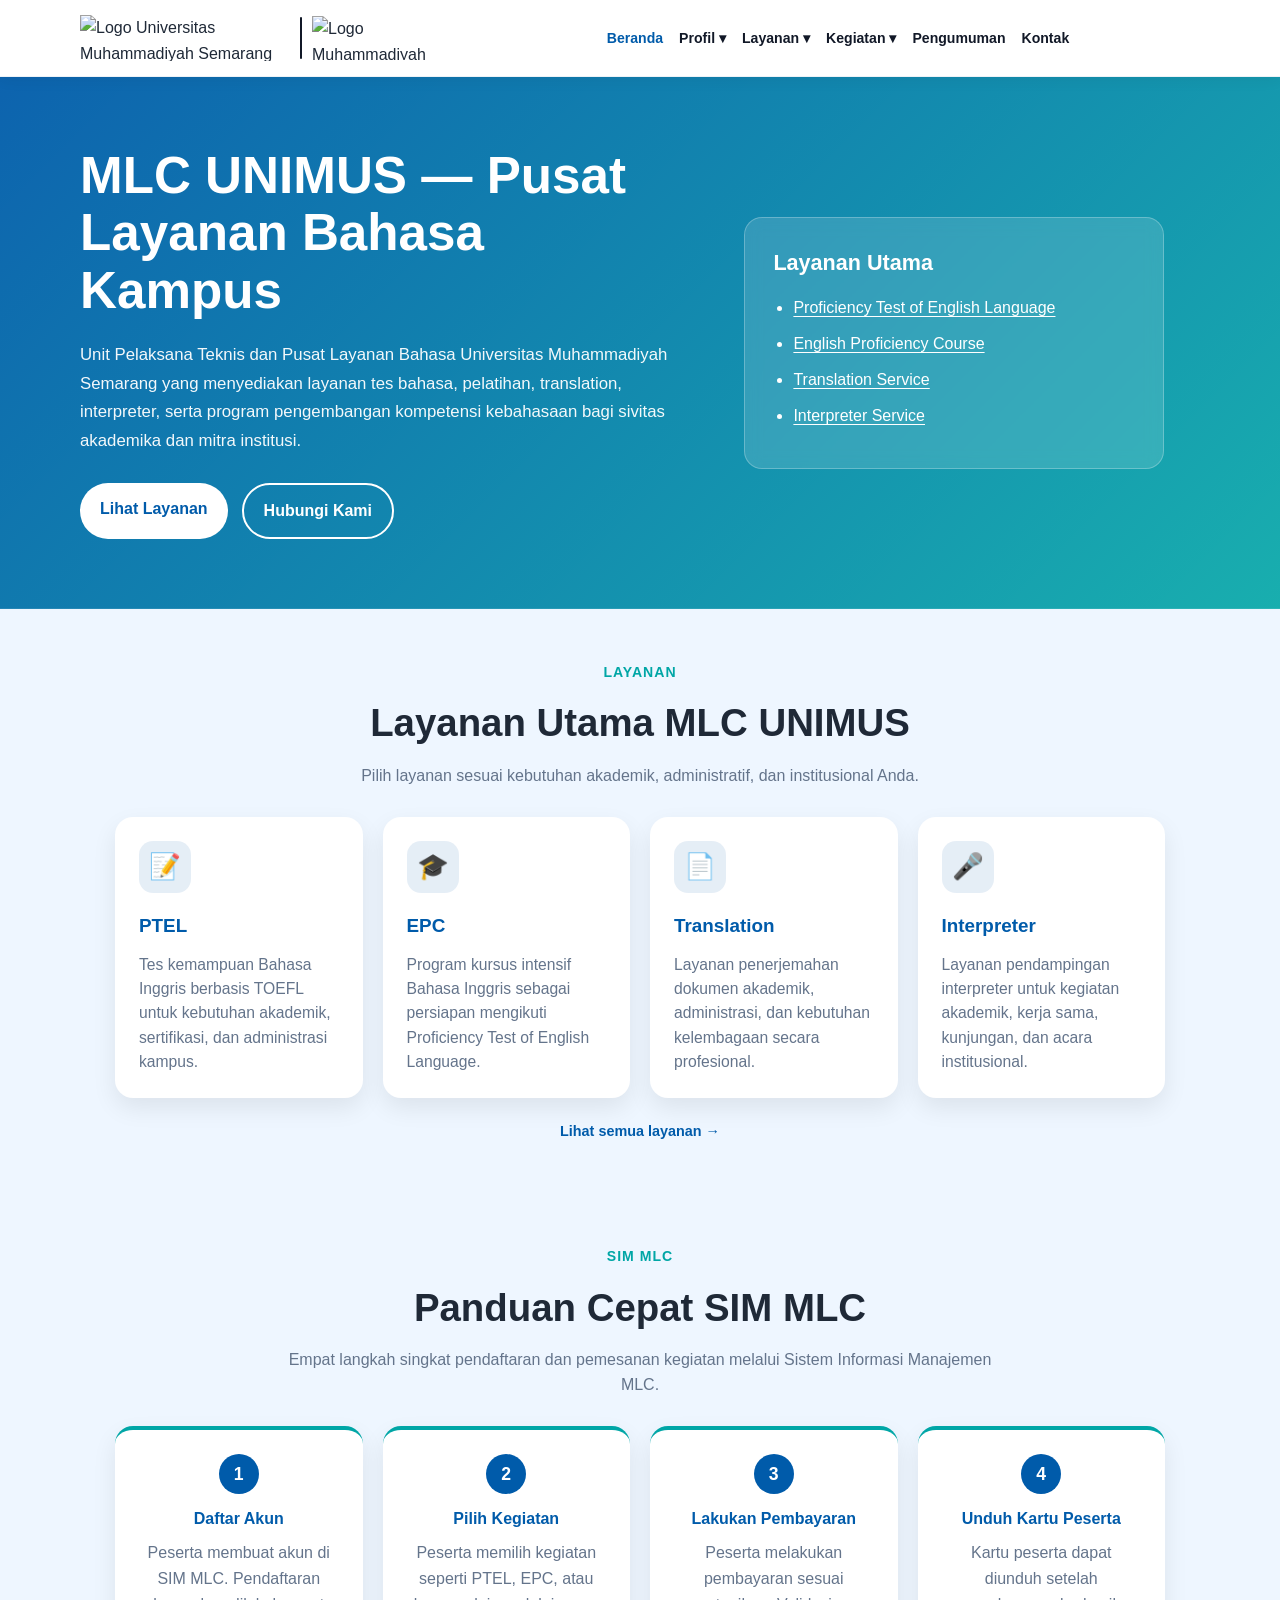
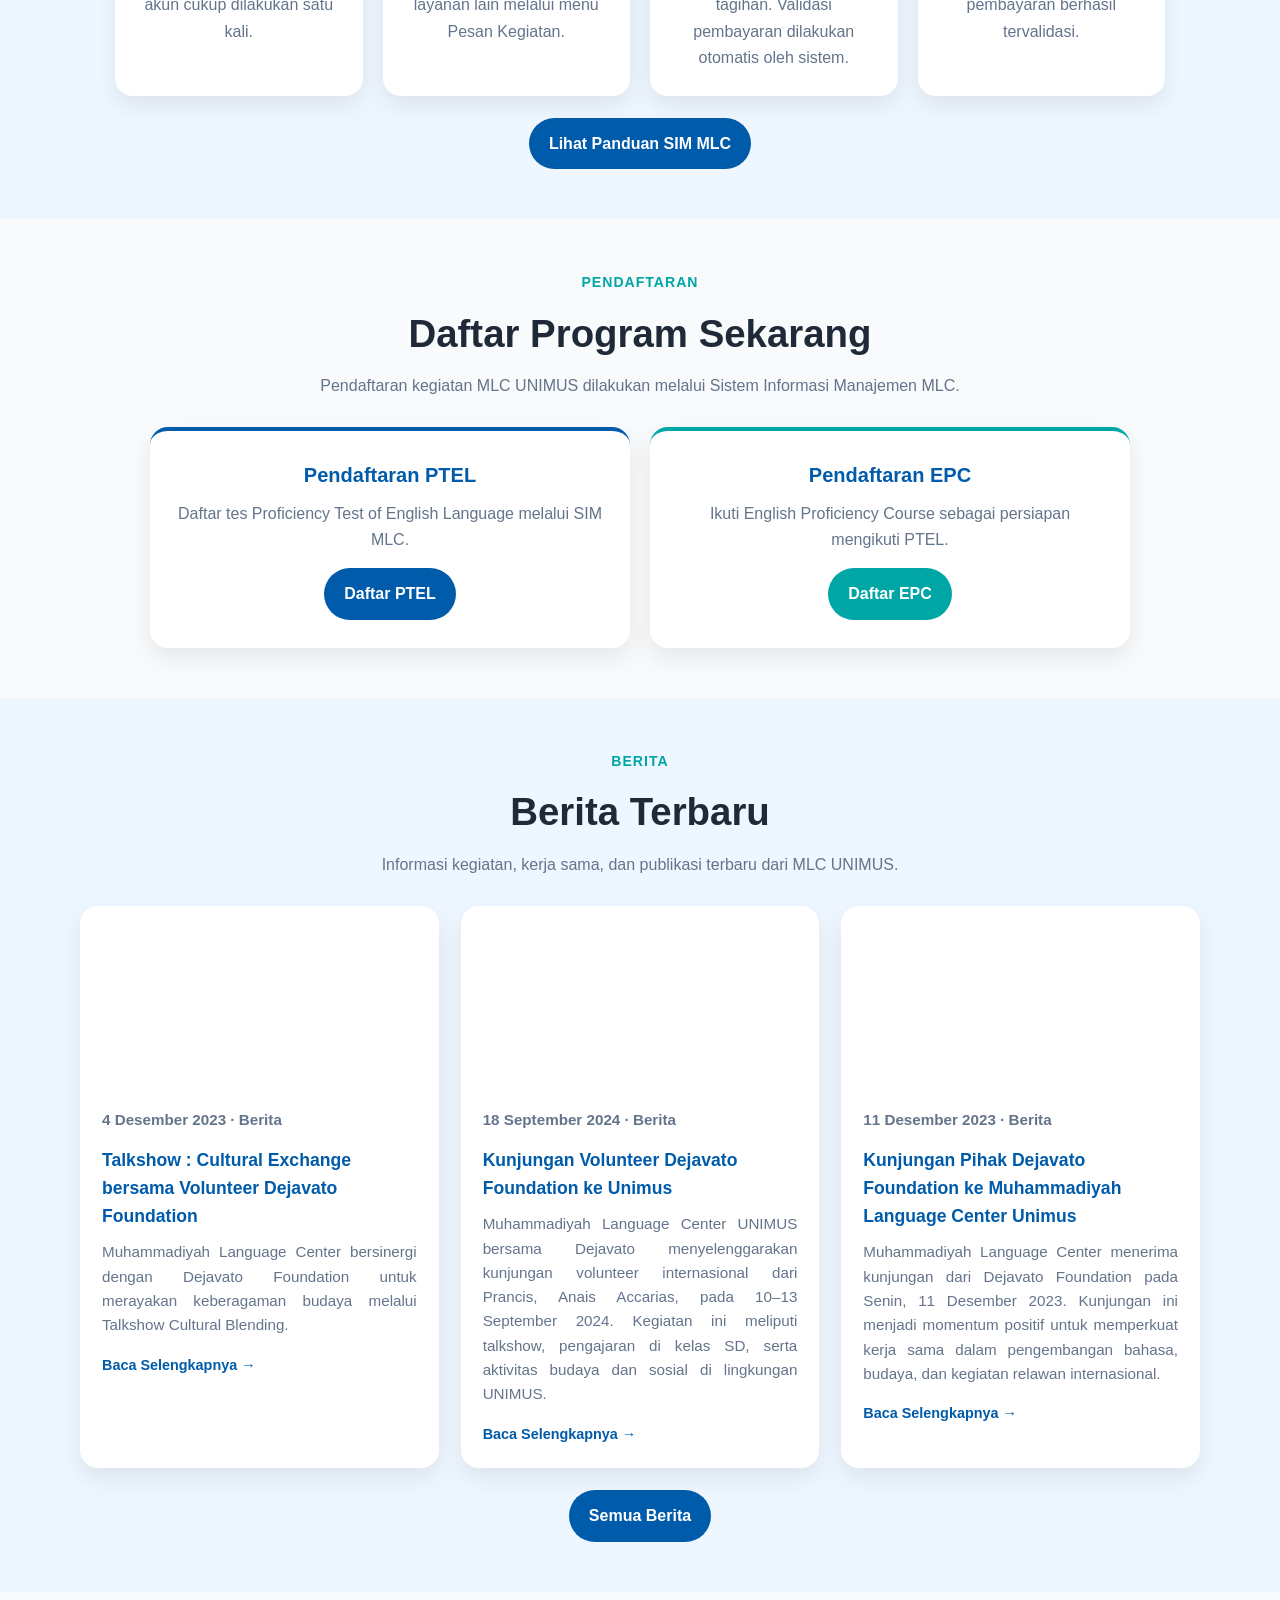
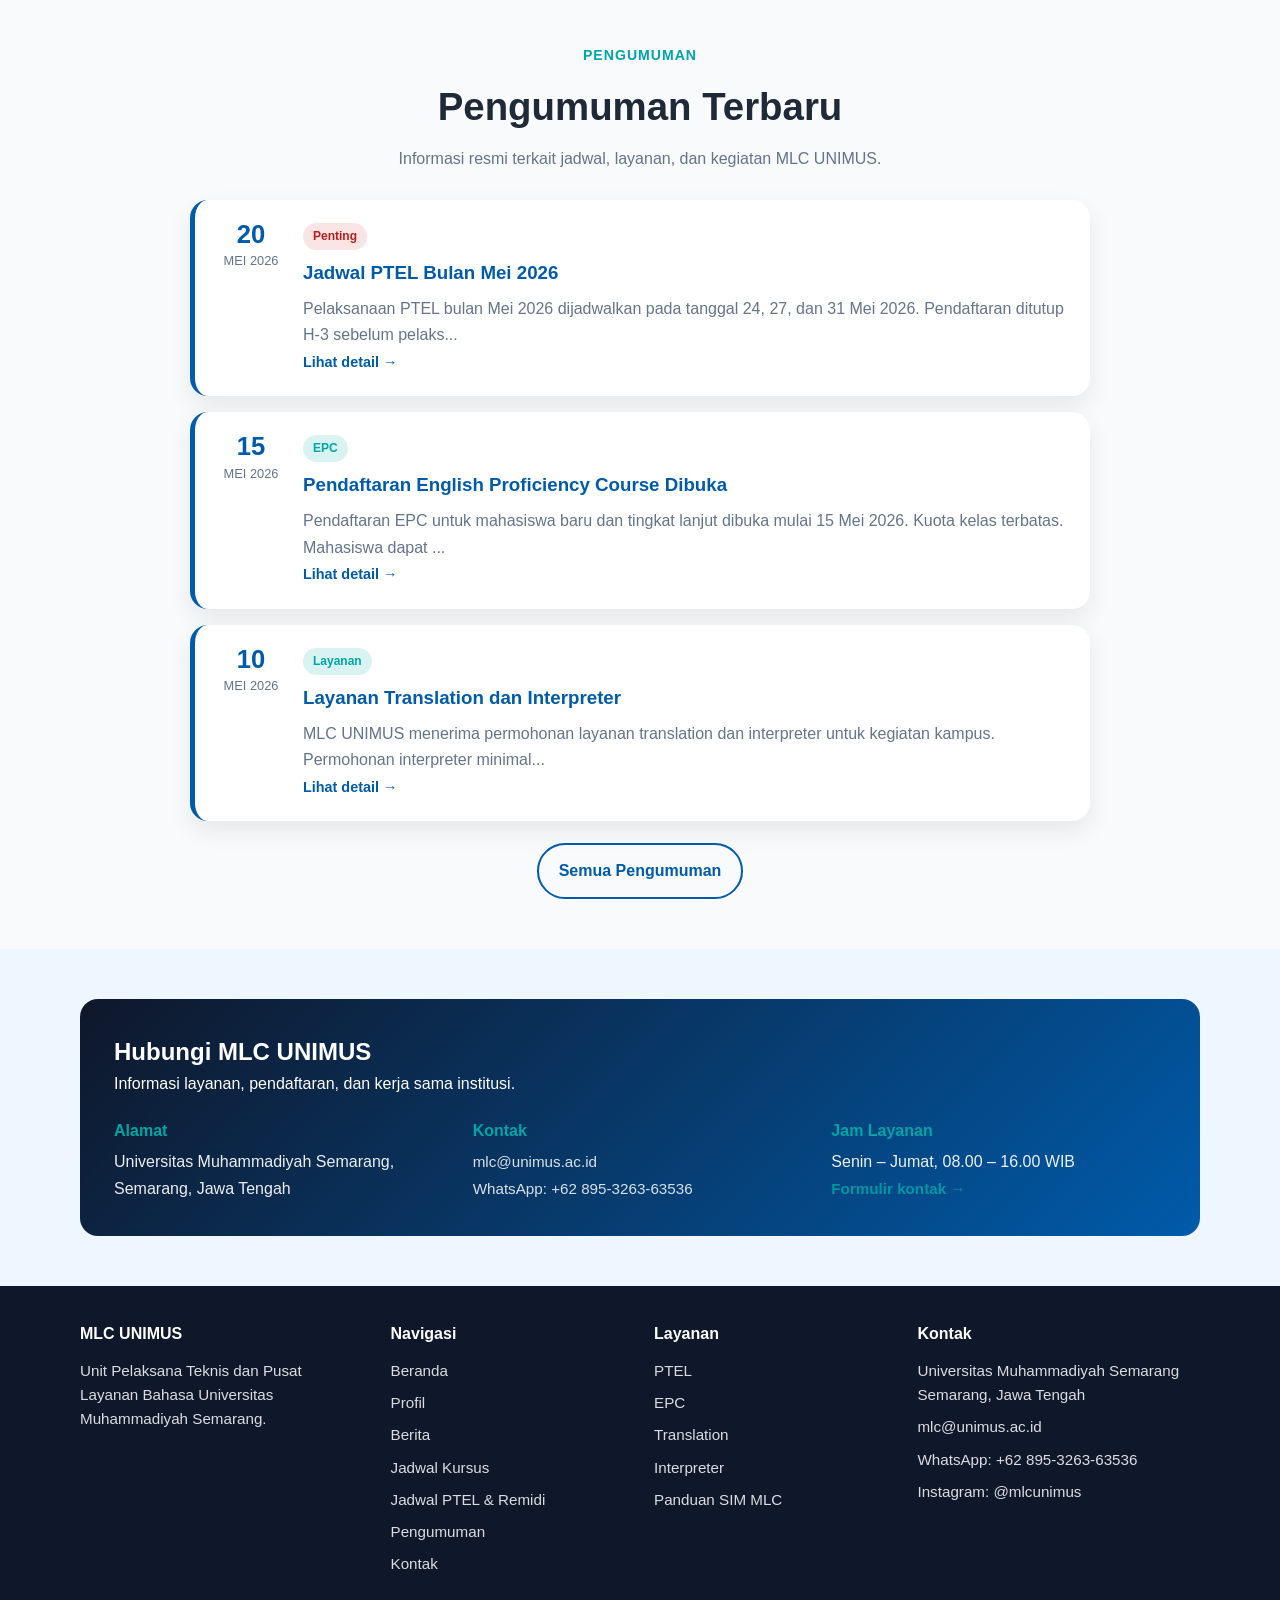
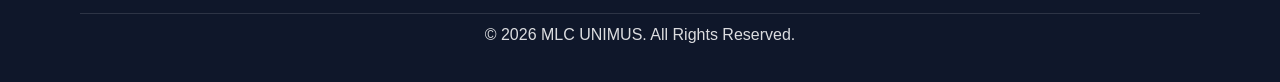
==== index.html @ 9973e515 "Upload website MLC UNIMUS" ====
<!DOCTYPE html>
<html lang="id">
<head>
  <meta charset="UTF-8" />
  <meta name="viewport" content="width=device-width, initial-scale=1.0" />
  <title>Beranda | MLC UNIMUS</title>
  <link rel="stylesheet" href="styles.css" />
</head>
<body data-page="beranda">

  <div id="site-header"></div>

  <main>
    <section class="hero">
      <div class="container hero-grid">
        <div>
          <h1>MLC UNIMUS — Pusat Layanan Bahasa Kampus</h1>
          <p>
            Unit Pelaksana Teknis dan Pusat Layanan Bahasa Universitas Muhammadiyah Semarang
            yang menyediakan layanan tes bahasa, pelatihan, translation, interpreter, serta
            program pengembangan kompetensi kebahasaan bagi sivitas akademika dan mitra institusi.
          </p>
          <div class="button-group">
            <a href="layanan.html" class="btn btn-primary">Lihat Layanan</a>
            <a href="kontak.html" class="btn btn-outline">Hubungi Kami</a>
          </div>
        </div>

        <div class="hero-card">
          <h3>Layanan Utama</h3>
          <ul>
            <li><a href="ptel.html">Proficiency Test of English Language</a></li>
            <li><a href="epc.html">English Proficiency Course</a></li>
            <li><a href="translation.html">Translation Service</a></li>
            <li><a href="interpreter.html">Interpreter Service</a></li>
          </ul>
        </div>
      </div>
    </section>

    <section class="section-alt">
      <div class="container">
        <div class="section-title">
          <span>Layanan</span>
          <h2>Layanan Utama MLC UNIMUS</h2>
          <p>Pilih layanan sesuai kebutuhan akademik, administratif, dan institusional Anda.</p>
        </div>

        <div class="cards cards-services-4">
          <a href="ptel.html" class="card">
            <div class="icon">📝</div>
            <h3>PTEL</h3>
            <p>
              Tes kemampuan Bahasa Inggris berbasis TOEFL untuk kebutuhan akademik,
              sertifikasi, dan administrasi kampus.
            </p>
          </a>

          <a href="epc.html" class="card">
            <div class="icon">🎓</div>
            <h3>EPC</h3>
            <p>
              Program kursus intensif Bahasa Inggris sebagai persiapan mengikuti
              Proficiency Test of English Language.
            </p>
          </a>

          <a href="translation.html" class="card">
            <div class="icon">📄</div>
            <h3>Translation</h3>
            <p>
              Layanan penerjemahan dokumen akademik, administrasi, dan kebutuhan
              kelembagaan secara profesional.
            </p>
          </a>

          <a href="interpreter.html" class="card">
            <div class="icon">🎤</div>
            <h3>Interpreter</h3>
            <p>
              Layanan pendampingan interpreter untuk kegiatan akademik, kerja sama,
              kunjungan, dan acara institusional.
            </p>
          </a>
        </div>

        <p class="preview-row">
          <a href="layanan.html" class="read-more">Lihat semua layanan →</a>
        </p>
      </div>
    </section>

    <section class="section-alt">
      <div class="container">
        <div class="section-title">
          <span>SIM MLC</span>
          <h2>Panduan Cepat SIM MLC</h2>
          <p>Empat langkah singkat pendaftaran dan pemesanan kegiatan melalui Sistem Informasi Manajemen MLC.</p>
        </div>

        <div class="step-cards">
          <div class="step-card">
            <div class="step-num">1</div>
            <h3>Daftar Akun</h3>
            <p>Peserta membuat akun di SIM MLC. Pendaftaran akun cukup dilakukan satu kali.</p>
          </div>

          <div class="step-card">
            <div class="step-num">2</div>
            <h3>Pilih Kegiatan</h3>
            <p>Peserta memilih kegiatan seperti PTEL, EPC, atau layanan lain melalui menu Pesan Kegiatan.</p>
          </div>

          <div class="step-card">
            <div class="step-num">3</div>
            <h3>Lakukan Pembayaran</h3>
            <p>Peserta melakukan pembayaran sesuai tagihan. Validasi pembayaran dilakukan otomatis oleh sistem.</p>
          </div>

          <div class="step-card">
            <div class="step-num">4</div>
            <h3>Unduh Kartu Peserta</h3>
            <p>Kartu peserta dapat diunduh setelah pembayaran berhasil tervalidasi.</p>
          </div>
        </div>

        <p class="preview-row">
          <a href="panduan-sim.html" class="btn btn-solid-primary">Lihat Panduan SIM MLC</a>
        </p>
      </div>
    </section>

    <section>
      <div class="container">
        <div class="section-title">
          <span>Pendaftaran</span>
          <h2>Daftar Program Sekarang</h2>
          <p>Pendaftaran kegiatan MLC UNIMUS dilakukan melalui Sistem Informasi Manajemen MLC.</p>
        </div>

        <div class="cta-register">
          <div class="cta-register-card">
            <h3>Pendaftaran PTEL</h3>
            <p>Daftar tes Proficiency Test of English Language melalui SIM MLC.</p>
            <a href="http://sim.mlc.unimus.ac.id/login" class="btn btn-solid-primary" target="_blank" rel="noopener">Daftar PTEL</a>
          </div>

          <div class="cta-register-card epc">
            <h3>Pendaftaran EPC</h3>
            <p>Ikuti English Proficiency Course sebagai persiapan mengikuti PTEL.</p>
            <a href="http://sim.mlc.unimus.ac.id/login" class="btn btn-solid-secondary" target="_blank" rel="noopener">Daftar EPC</a>
          </div>
        </div>
      </div>
    </section>

    <section class="section-alt">
      <div class="container">
        <div class="section-title">
          <span>Berita</span>
          <h2>Berita Terbaru</h2>
          <p>Informasi kegiatan, kerja sama, dan publikasi terbaru dari MLC UNIMUS.</p>
        </div>

        <div id="home-berita" class="news-grid"></div>

        <div class="preview-row">
          <a href="berita.html" class="btn btn-solid-primary">Semua Berita</a>
        </div>
      </div>
    </section>

    <section>
      <div class="container">
        <div class="section-title">
          <span>Pengumuman</span>
          <h2>Pengumuman Terbaru</h2>
          <p>Informasi resmi terkait jadwal, layanan, dan kegiatan MLC UNIMUS.</p>
        </div>

        <div id="home-pengumuman" class="announcement-list"></div>

        <div class="preview-row">
          <a href="pengumuman.html" class="btn btn-outline" style="border-color:var(--primary);color:var(--primary);">Semua Pengumuman</a>
        </div>
      </div>
    </section>

    <section class="section-alt">
      <div class="container">
        <div class="contact-short">
          <h2>Hubungi MLC UNIMUS</h2>
          <p>Informasi layanan, pendaftaran, dan kerja sama institusi.</p>

          <div class="contact-short-grid">
            <div class="contact-short-item">
              <strong>Alamat</strong>
              <p>Universitas Muhammadiyah Semarang, Semarang, Jawa Tengah</p>
            </div>

            <div class="contact-short-item">
              <strong>Kontak</strong>
              <p><a href="mailto:mlc@unimus.ac.id">mlc@unimus.ac.id</a></p>
              <p><a href="https://wa.me/62895326363536" target="_blank" rel="noopener">WhatsApp: +62 895-3263-63536</a></p>
            </div>

            <div class="contact-short-item">
              <strong>Jam Layanan</strong>
              <p>Senin – Jumat, 08.00 – 16.00 WIB</p>
              <p><a href="kontak.html" class="read-more" style="color:var(--secondary);">Formulir kontak →</a></p>
            </div>
          </div>
        </div>
      </div>
    </section>
  </main>

  <div id="site-footer"></div>

  <script src="data.js"></script>
  <script src="main.js"></script>
</body>
</html>
---- styles.css ----
:root {
  --primary: #005baa;
  --secondary: #00a6a6;
  --dark: #1f2937;
  --light: #f8fafc;
  --muted: #64748b;
  --white: #ffffff;
  --radius: 18px;
  --shadow: 0 10px 25px rgba(0, 0, 0, 0.08);
}

* {
  margin: 0;
  padding: 0;
  box-sizing: border-box;
  scroll-behavior: smooth;
}

body {
  font-family: Arial, Helvetica, sans-serif;
  color: var(--dark);
  background: var(--light);
  line-height: 1.6;
}

a {
  text-decoration: none;
  color: inherit;
}

img {
  max-width: 100%;
  display: block;
}

.container {
  width: min(1120px, 92%);
  margin: auto;
}

header {
  position: sticky;
  top: 0;
  z-index: 1000;
  background: rgba(255, 255, 255, 0.95);
  backdrop-filter: blur(10px);
  box-shadow: 0 2px 15px rgba(0, 0, 0, 0.06);
}

.navbar {
  display: flex;
  justify-content: space-between;
  align-items: center;
  padding: 16px 0;
}

.brand {
  display: flex;
  align-items: center;
  gap: 12px;
  flex-shrink: 0;
  color: var(--primary);
}

.site-logo {
  height: 56px;
  width: auto;
  object-fit: contain;
  display: block;
}

@media (max-width: 768px) {
  .site-logo {
    height: 42px;
  }
}

nav {
  position: relative;
}

nav ul {
  list-style: none;
  display: flex;
  gap: 20px;
  align-items: center;
  flex-wrap: wrap;
  justify-content: flex-end;
}

.nav-dropdown {
  position: relative;
}

.nav-dropdown > button {
  background: none;
  border: none;
  font: inherit;
  font-weight: 600;
  color: var(--dark);
  cursor: pointer;
  padding: 0;
  display: flex;
  align-items: center;
  gap: 4px;
}

.nav-dropdown > button:hover,
.nav-dropdown.open > button {
  color: var(--primary);
}

.nav-dropdown ul {
  display: none;
  position: absolute;
  top: calc(100% + 10px);
  right: 0;
  min-width: 220px;
  flex-direction: column;
  align-items: stretch;
  gap: 0;
  background: var(--white);
  padding: 10px 0;
  border-radius: 14px;
  box-shadow: var(--shadow);
  z-index: 100;
}

.nav-dropdown.open ul {
  display: flex;
}

.nav-dropdown ul a {
  display: block;
  padding: 10px 18px;
}

.nav-dropdown ul a:hover {
  background: #eef6ff;
}

nav a {
  font-weight: 600;
  color: var(--dark);
  transition: 0.2s;
}

nav a:hover,
nav a.active {
  color: var(--primary);
}

.menu-toggle {
  display: none;
  border: none;
  background: var(--primary);
  color: var(--white);
  padding: 10px 12px;
  border-radius: 10px;
  cursor: pointer;
}

.hero {
  padding: 90px 0;
  background: linear-gradient(135deg, rgba(0, 91, 170, 0.95), rgba(0, 166, 166, 0.9)),
    url('https://images.unsplash.com/photo-1523050854058-8df90110c9f1?auto=format&fit=crop&w=1600&q=80');
  background-size: cover;
  background-position: center;
  color: var(--white);
}

.page-banner {
  padding: 64px 0;
  background: linear-gradient(135deg, var(--primary), var(--secondary));
  color: var(--white);
  text-align: center;
}

.page-banner h1 {
  font-size: clamp(1.8rem, 4vw, 2.8rem);
  margin-bottom: 10px;
}

.page-banner p {
  opacity: 0.95;
  max-width: 640px;
  margin: 0 auto;
}

.page-banner-sm {
  padding: 36px 0;
}

.hero-grid {
  display: grid;
  grid-template-columns: 1.15fr 0.85fr;
  gap: 40px;
  align-items: center;
}

.hero h1 {
  font-size: clamp(2.1rem, 5vw, 4rem);
  line-height: 1.12;
  margin-bottom: 20px;
}

.hero p {
  font-size: 1.08rem;
  opacity: 0.95;
  margin-bottom: 28px;
}

.button-group {
  display: flex;
  gap: 14px;
  flex-wrap: wrap;
}

.btn {
  display: inline-block;
  padding: 13px 20px;
  border-radius: 999px;
  font-weight: 700;
  transition: 0.25s;
}

.btn-primary {
  background: var(--white);
  color: var(--primary);
}

.btn-outline {
  border: 2px solid var(--white);
  color: var(--white);
}

.btn:hover {
  transform: translateY(-2px);
  box-shadow: 0 8px 20px rgba(0, 0, 0, 0.15);
}

.hero-card {
  background: rgba(255, 255, 255, 0.14);
  border: 1px solid rgba(255, 255, 255, 0.25);
  border-radius: var(--radius);
  padding: 28px;
  backdrop-filter: blur(8px);
}

.hero-card h3 {
  margin-bottom: 14px;
  font-size: 1.35rem;
}

.hero-card li {
  margin-left: 20px;
  margin-bottom: 8px;
}

section {
  padding: 76px 0;
  scroll-margin-top: 88px;
}

.section-title {
  text-align: center;
  margin-bottom: 42px;
}

.section-title span {
  color: var(--secondary);
  font-weight: 800;
  text-transform: uppercase;
  letter-spacing: 1px;
  font-size: 0.88rem;
}

.section-title h2 {
  font-size: clamp(1.8rem, 4vw, 2.6rem);
  margin-top: 8px;
  color: var(--dark);
}

.section-title p {
  color: var(--muted);
  max-width: 680px;
  margin: 10px auto 0;
}

.cards {
  display: grid;
  grid-template-columns: repeat(3, 1fr);
  gap: 22px;
}

.cards-services {
  grid-template-columns: repeat(4, 1fr);
}

.card {
  background: var(--white);
  border-radius: var(--radius);
  padding: 26px;
  box-shadow: var(--shadow);
  transition: 0.25s;
}

.card:hover {
  transform: translateY(-5px);
}

a.card {
  display: block;
  color: inherit;
}

.hero-card a {
  color: var(--white);
  text-decoration: underline;
  text-underline-offset: 3px;
}

.icon {
  width: 52px;
  height: 52px;
  border-radius: 14px;
  background: rgba(0, 91, 170, 0.1);
  color: var(--primary);
  display: grid;
  place-items: center;
  font-size: 1.6rem;
  margin-bottom: 18px;
}

.card h3 {
  margin-bottom: 10px;
  color: var(--primary);
}

.card p {
  color: var(--muted);
}

.about-grid {
  display: grid;
  grid-template-columns: 0.9fr 1.1fr;
  gap: 36px;
  align-items: center;
}

.about-image {
  min-height: 360px;
  border-radius: var(--radius);
  background: url('images/cover.png');
  background-size: cover;
  background-position: center;
  box-shadow: var(--shadow);
}

.about-content h2 {
  font-size: 2.1rem;
  margin-bottom: 16px;
}

.about-content p {
  color: var(--muted);
  margin-bottom: 14px;
}

.stats {
  display: grid;
  grid-template-columns: repeat(3, 1fr);
  gap: 16px;
  margin-top: 24px;
}

.stat {
  background: var(--white);
  border-radius: 16px;
  padding: 20px;
  text-align: center;
  box-shadow: var(--shadow);
}

.stat strong {
  display: block;
  font-size: 1.7rem;
  color: var(--primary);
}

.program-list {
  display: grid;
  grid-template-columns: repeat(2, 1fr);
  gap: 18px;
}

.program-item {
  background: var(--white);
  padding: 22px;
  border-radius: var(--radius);
  box-shadow: var(--shadow);
  border-left: 5px solid var(--secondary);
}

.program-item h3 {
  color: var(--primary);
  margin-bottom: 8px;
}

.program-item p {
  color: var(--muted);
}

.gallery {
  display: grid;
  grid-template-columns: repeat(3, 1fr);
  gap: 18px;
}

.gallery-item {
  height: 230px;
  border-radius: var(--radius);
  background-size: cover;
  background-position: center;
  box-shadow: var(--shadow);
  overflow: hidden;
  position: relative;
}

.gallery-item::after {
  content: attr(data-title);
  position: absolute;
  left: 0;
  right: 0;
  bottom: 0;
  padding: 16px;
  color: var(--white);
  font-weight: 700;
  background: linear-gradient(transparent, rgba(0, 0, 0, 0.75));
}

.contact-grid {
  display: grid;
  grid-template-columns: 0.8fr 1.2fr;
  gap: 24px;
}

.contact-info,
.contact-form {
  background: var(--white);
  padding: 28px;
  border-radius: var(--radius);
  box-shadow: var(--shadow);
}

.contact-info p {
  margin-bottom: 14px;
  color: var(--muted);
}

form {
  display: grid;
  gap: 14px;
}

input,
textarea,
select {
  width: 100%;
  padding: 13px 14px;
  border: 1px solid #dbe3ef;
  border-radius: 12px;
  font: inherit;
  outline: none;
}

input:focus,
textarea:focus,
select:focus {
  border-color: var(--primary);
}

textarea {
  min-height: 120px;
  resize: vertical;
}

.submit-btn {
  border: none;
  background: var(--primary);
  color: var(--white);
  padding: 14px 18px;
  border-radius: 12px;
  font-weight: 700;
  cursor: pointer;
  transition: 0.2s;
}

.submit-btn:hover {
  background: #00437f;
}

footer {
  background: #0f172a;
  color: var(--white);
  padding: 35px 0;
  text-align: center;
}

footer p {
  opacity: 0.85;
}

.footer-grid {
  display: grid;
  grid-template-columns: 1.2fr 1fr 1fr;
  gap: 28px;
  text-align: left;
  margin-bottom: 28px;
}

.footer-grid h4 {
  margin-bottom: 12px;
  color: var(--white);
}

.footer-grid a,
.footer-grid p {
  display: block;
  opacity: 0.85;
  margin-bottom: 8px;
  font-size: 0.95rem;
}

.footer-grid a:hover {
  opacity: 1;
  color: var(--secondary);
}

.section-alt {
  background: #eef6ff;
}

.content-block {
  max-width: 820px;
  margin: 0 auto;
}

.content-block p {
  color: var(--muted);
  margin-bottom: 14px;
}

.feature-list {
  display: grid;
  gap: 14px;
  margin: 28px 0;
}

.feature-item {
  display: flex;
  gap: 14px;
  align-items: flex-start;
  background: var(--white);
  padding: 18px 20px;
  border-radius: 14px;
  box-shadow: var(--shadow);
}

.feature-item span {
  flex-shrink: 0;
  width: 36px;
  height: 36px;
  border-radius: 10px;
  background: rgba(0, 91, 170, 0.1);
  color: var(--primary);
  display: grid;
  place-items: center;
  font-weight: 800;
}

.cta-box {
  background: linear-gradient(135deg, var(--primary), var(--secondary));
  color: var(--white);
  padding: 32px;
  border-radius: var(--radius);
  text-align: center;
  margin-top: 36px;
}

.cta-box h3 {
  margin-bottom: 10px;
}

.cta-box p {
  opacity: 0.95;
  margin-bottom: 18px;
}

.cta-box .btn-primary {
  background: var(--white);
  color: var(--primary);
}

.cta-box .btn-outline {
  border-color: var(--white);
  color: var(--white);
}

.news-grid {
  display: grid;
  grid-template-columns: repeat(3, 1fr);
  gap: 22px;
}

.news-card {
  background: var(--white);
  border-radius: var(--radius);
  overflow: hidden;
  box-shadow: var(--shadow);
  transition: 0.25s;
}

.news-card:hover {
  transform: translateY(-4px);
}

.news-thumb {
  height: 180px;
  background-size: cover;
  background-position: center;
}

.news-body {
  padding: 22px;
}

.news-meta {
  font-size: 0.85rem;
  color: var(--secondary);
  font-weight: 700;
  margin-bottom: 8px;
}

.news-card h3 {
  color: var(--primary);
  margin-bottom: 10px;
  font-size: 1.1rem;
}

.news-card p {
  color: var(--muted);
  font-size: 0.95rem;
  margin-bottom: 14px;
}

.read-more {
  color: var(--primary);
  font-weight: 700;
  font-size: 0.9rem;
}

.announcement-list {
  display: grid;
  gap: 16px;
  max-width: 900px;
  margin: 0 auto;
}

.announcement-item {
  display: grid;
  grid-template-columns: auto 1fr;
  gap: 20px;
  align-items: start;
  background: var(--white);
  padding: 22px 24px;
  border-radius: var(--radius);
  box-shadow: var(--shadow);
  border-left: 5px solid var(--primary);
}

.announcement-date {
  text-align: center;
  min-width: 64px;
}

.announcement-date strong {
  display: block;
  font-size: 1.6rem;
  color: var(--primary);
  line-height: 1;
}

.announcement-date span {
  font-size: 0.8rem;
  color: var(--muted);
  text-transform: uppercase;
}

.announcement-item h3 {
  color: var(--primary);
  margin-bottom: 8px;
}

.announcement-item p {
  color: var(--muted);
}

.badge {
  display: inline-block;
  padding: 4px 10px;
  border-radius: 999px;
  font-size: 0.75rem;
  font-weight: 700;
  background: rgba(0, 166, 166, 0.15);
  color: var(--secondary);
  margin-bottom: 8px;
}

.badge-urgent {
  background: rgba(220, 38, 38, 0.12);
  color: #b91c1c;
}

.two-col {
  display: grid;
  grid-template-columns: 1fr 1fr;
  gap: 36px;
  align-items: center;
}

.service-hero-image {
  min-height: 320px;
  border-radius: var(--radius);
  background-size: cover;
  background-position: center;
  box-shadow: var(--shadow);
}

.preview-row {
  display: flex;
  justify-content: center;
  flex-wrap: wrap;
  gap: 12px;
  margin-top: 28px;
}

.welcome-box {
  display: grid;
  grid-template-columns: auto 1fr;
  gap: 24px;
  align-items: center;
  background: var(--white);
  padding: 32px;
  border-radius: var(--radius);
  box-shadow: var(--shadow);
  border-left: 6px solid var(--secondary);
}

.welcome-avatar {
  width: 88px;
  height: 88px;
  border-radius: 50%;
  background: linear-gradient(135deg, var(--primary), var(--secondary));
  display: grid;
  place-items: center;
  color: var(--white);
  font-weight: 800;
  font-size: 1.5rem;
}

.welcome-box blockquote {
  color: var(--muted);
  font-style: italic;
  margin: 12px 0;
}

.welcome-box cite {
  color: var(--primary);
  font-weight: 700;
  font-style: normal;
}

.cta-register {
  display: grid;
  grid-template-columns: 1fr 1fr;
  gap: 20px;
}

.cta-register-card {
  background: var(--white);
  padding: 28px;
  border-radius: var(--radius);
  box-shadow: var(--shadow);
  text-align: center;
  border-top: 4px solid var(--primary);
}

.cta-register-card.epc {
  border-top-color: var(--secondary);
}

.cta-register-card h3 {
  color: var(--primary);
  margin-bottom: 10px;
}

.cta-register-card p {
  color: var(--muted);
  margin-bottom: 16px;
  font-size: 0.95rem;
}

.btn-solid-primary {
  background: var(--primary);
  color: var(--white);
}

.btn-solid-secondary {
  background: var(--secondary);
  color: var(--white);
}

.contact-short {
  background: linear-gradient(135deg, #0f172a, var(--primary));
  color: var(--white);
  border-radius: var(--radius);
  padding: 36px;
}

.contact-short-grid {
  display: grid;
  grid-template-columns: repeat(3, 1fr);
  gap: 24px;
  margin-top: 20px;
}

.contact-short-item strong {
  display: block;
  color: var(--secondary);
  margin-bottom: 6px;
}

.contact-short-item p,
.contact-short-item a {
  opacity: 0.92;
  font-size: 0.95rem;
}

.cards-services-5 {
  grid-template-columns: repeat(auto-fit, minmax(190px, 1fr));
}

.filter-bar {
  display: flex;
  flex-wrap: wrap;
  gap: 10px;
  justify-content: center;
  margin-bottom: 32px;
}

.filter-btn {
  padding: 8px 16px;
  border-radius: 999px;
  border: 2px solid #dbe3ef;
  font-weight: 600;
  font-size: 0.88rem;
  color: var(--dark);
  transition: 0.2s;
}

.filter-btn:hover,
.filter-btn.active {
  background: var(--primary);
  border-color: var(--primary);
  color: var(--white);
}

.btn-read {
  display: inline-block;
}

.article-detail {
  max-width: 820px;
  margin: 0 auto;
  background: var(--white);
  padding: 36px;
  border-radius: var(--radius);
  box-shadow: var(--shadow);
}

.article-detail h1 {
  font-size: clamp(1.6rem, 4vw, 2.2rem);
  color: var(--primary);
  margin: 12px 0 20px;
  line-height: 1.3;
}

.article-image {
  height: 360px;
  border-radius: var(--radius);
  background-size: cover;
  background-position: center;
  margin-bottom: 24px;
}

.article-content p {
  color: var(--muted);
  margin-bottom: 16px;
  font-size: 1.02rem;
}

.btn-back {
  display: inline-block;
  margin-top: 24px;
  padding: 12px 20px;
  background: var(--primary);
  color: var(--white);
  border-radius: 999px;
  font-weight: 700;
}

.empty-state {
  text-align: center;
  padding: 48px 20px;
  color: var(--muted);
}

.announcement-compact {
  max-width: none;
}

.announcement-official {
  background: var(--white);
  border: 2px solid #dbe3ef;
  border-radius: var(--radius);
  overflow: hidden;
  box-shadow: var(--shadow);
  max-width: 900px;
  margin: 0 auto;
}

.announcement-official-header {
  display: flex;
  justify-content: space-between;
  align-items: center;
  padding: 16px 24px;
  background: linear-gradient(90deg, var(--primary), var(--secondary));
  color: var(--white);
}

.official-stamp {
  font-weight: 800;
  letter-spacing: 2px;
  font-size: 0.85rem;
}

.announcement-official-header .announcement-date strong,
.announcement-official-header .announcement-date span {
  color: var(--white);
}

.announcement-official-body {
  padding: 24px 28px 28px;
}

.announcement-official-body h3 {
  color: var(--primary);
  margin: 8px 0 12px;
  font-size: 1.25rem;
}

.announcement-official-body p {
  color: var(--muted);
  line-height: 1.7;
}

#pengumuman-list {
  display: grid;
  gap: 20px;
}

.profil-section {
  padding-top: 48px;
  margin-top: -20px;
}

.profil-section h2 {
  color: var(--primary);
  margin-bottom: 16px;
  font-size: 1.8rem;
}

.org-chart {
  display: grid;
  gap: 12px;
  margin-top: 20px;
}

.org-level {
  display: flex;
  justify-content: center;
  flex-wrap: wrap;
  gap: 12px;
}

.org-box {
  background: var(--white);
  border: 2px solid var(--primary);
  border-radius: 12px;
  padding: 14px 20px;
  text-align: center;
  min-width: 160px;
  box-shadow: var(--shadow);
}

.org-box strong {
  display: block;
  color: var(--primary);
  margin-bottom: 4px;
}

.org-box span {
  font-size: 0.85rem;
  color: var(--muted);
}

.org-box.head {
  background: linear-gradient(135deg, var(--primary), var(--secondary));
  color: var(--white);
  border-color: transparent;
}

.org-box.head strong,
.org-box.head span {
  color: var(--white);
}

.visi-misi-grid {
  display: grid;
  grid-template-columns: 1fr 1fr;
  gap: 22px;
}

.vm-card {
  background: var(--white);
  padding: 28px;
  border-radius: var(--radius);
  box-shadow: var(--shadow);
  border-top: 4px solid var(--secondary);
}

.vm-card h3 {
  color: var(--primary);
  margin-bottom: 12px;
}

.vm-card ul {
  margin-left: 20px;
  color: var(--muted);
}

.vm-card li {
  margin-bottom: 8px;
}

.footer-grid-4 {
  grid-template-columns: 1.2fr 1fr 1fr 1.2fr;
}

.footer-copy {
  text-align: center;
  opacity: 0.85;
  padding-top: 8px;
  border-top: 1px solid rgba(255, 255, 255, 0.15);
}

.schedule-table-wrap {
  overflow-x: auto;
  background: var(--white);
  border-radius: var(--radius);
  box-shadow: var(--shadow);
}

.schedule-table {
  width: 100%;
  border-collapse: collapse;
  font-size: 0.95rem;
}

.schedule-table th,
.schedule-table td {
  padding: 14px 16px;
  text-align: left;
  border-bottom: 1px solid #e8eef5;
}

.schedule-table th {
  background: var(--primary);
  color: var(--white);
  font-weight: 700;
}

.schedule-table tbody tr:hover {
  background: #f8fbff;
}

.schedule-table td .badge {
  margin-bottom: 0;
}

.info-box {
  background: #e0f2fe;
  border-left: 5px solid var(--primary);
  padding: 20px 24px;
  border-radius: 14px;
  margin: 24px 0;
  color: #0c4a6e;
}

.info-box p {
  color: #0c4a6e;
  margin-bottom: 8px;
}

.info-box p:last-child {
  margin-bottom: 0;
}

.info-box a {
  color: var(--primary);
  font-weight: 700;
  text-decoration: underline;
}

.step-cards {
  display: grid;
  grid-template-columns: repeat(4, 1fr);
  gap: 18px;
  margin: 28px 0;
}

.step-card {
  background: var(--white);
  padding: 22px 18px;
  border-radius: var(--radius);
  box-shadow: var(--shadow);
  text-align: center;
  border-top: 4px solid var(--secondary);
}

.step-card .step-num {
  width: 40px;
  height: 40px;
  margin: 0 auto 12px;
  border-radius: 50%;
  background: var(--primary);
  color: var(--white);
  display: grid;
  place-items: center;
  font-weight: 800;
  font-size: 1.1rem;
}

.step-card h3 {
  color: var(--primary);
  font-size: 1rem;
  margin-bottom: 8px;
}

.step-card p {
  color: var(--muted);
  font-size: 0.9rem;
  margin: 0;
}

.guide-timeline {
  display: grid;
  gap: 0;
  margin: 28px 0;
  max-width: 720px;
}

.guide-timeline-item {
  display: grid;
  grid-template-columns: 48px 1fr;
  gap: 16px;
  padding-bottom: 24px;
  position: relative;
}

.guide-timeline-item:not(:last-child)::before {
  content: "";
  position: absolute;
  left: 23px;
  top: 48px;
  bottom: 0;
  width: 2px;
  background: #dbe3ef;
}

.guide-timeline-marker {
  width: 48px;
  height: 48px;
  border-radius: 50%;
  background: linear-gradient(135deg, var(--primary), var(--secondary));
  color: var(--white);
  display: grid;
  place-items: center;
  font-weight: 800;
  flex-shrink: 0;
  position: relative;
  z-index: 1;
}

.guide-timeline-body {
  background: var(--white);
  padding: 20px 22px;
  border-radius: var(--radius);
  box-shadow: var(--shadow);
}

.guide-timeline-body h3 {
  color: var(--primary);
  margin-bottom: 10px;
  font-size: 1.1rem;
}

.guide-timeline-body p,
.guide-timeline-body ul {
  color: var(--muted);
  margin-bottom: 0;
}

.guide-timeline-body ul {
  margin-left: 20px;
  margin-top: 10px;
}

.guide-timeline-body li {
  margin-bottom: 6px;
}

.guide-block {
  margin-bottom: 48px;
}

.guide-block h2 {
  color: var(--primary);
  font-size: 1.5rem;
  margin-bottom: 16px;
  padding-bottom: 10px;
  border-bottom: 2px solid #e8eef5;
}

.content-list {
  margin: 16px 0 0 20px;
  color: var(--muted);
}

.content-list li {
  margin-bottom: 10px;
}

.faq-list {
  display: grid;
  gap: 14px;
  max-width: 820px;
}

.faq-item {
  background: var(--white);
  border-radius: var(--radius);
  box-shadow: var(--shadow);
  padding: 20px 24px;
  border-left: 4px solid var(--secondary);
}

.faq-item h3 {
  color: var(--primary);
  font-size: 1.02rem;
  margin-bottom: 10px;
}

.faq-item p {
  color: var(--muted);
  margin: 0;
  font-size: 0.95rem;
}

.btn-external {
  margin-top: 8px;
}

@media (max-width: 900px) {
  .step-cards {
    grid-template-columns: repeat(2, 1fr);
  }

  .hero-grid,
  .about-grid,
  .contact-grid,
  .two-col {
    grid-template-columns: 1fr;
  }

  .cards,
  .cards-services,
  .gallery,
  .news-grid {
    grid-template-columns: repeat(2, 1fr);
  }

  .footer-grid,
  .footer-grid-4 {
    grid-template-columns: 1fr 1fr;
  }

  .cta-register,
  .contact-short-grid,
  .visi-misi-grid,
  .welcome-box {
    grid-template-columns: 1fr;
  }
}

@media (max-width: 700px) {
  .menu-toggle {
    display: block;
  }

  nav > ul {
    display: none;
    position: absolute;
    top: 76px;
    left: 0;
    right: 0;
    background: var(--white);
    flex-direction: column;
    padding: 20px;
    box-shadow: var(--shadow);
    align-items: stretch;
  }

  nav > ul.show {
    display: flex;
  }

  .nav-dropdown ul {
    position: static;
    box-shadow: none;
    padding: 8px 0 8px 12px;
    display: none;
  }

  .nav-dropdown.open ul {
    display: flex;
  }

  .cards,
  .program-list,
  .gallery,
  .stats,
  .news-grid,
  .footer-grid,
  .two-col {
    grid-template-columns: 1fr;
  }

  .hero {
    padding: 65px 0;
  }

  .announcement-item {
    grid-template-columns: 1fr;
  }

  .footer-grid-4 {
    grid-template-columns: 1fr;
  }

  .article-image {
    height: 220px;
  }

  .step-cards {
    grid-template-columns: 1fr;
  }

  .schedule-table th,
  .schedule-table td {
    padding: 10px 12px;
    font-size: 0.85rem;
  }
}
.info-grid {
  display: grid;
  grid-template-columns: repeat(3, 1fr);
  gap: 18px;
}

.info-card {
  background: var(--white);
  border-radius: var(--radius);
  padding: 22px;
  box-shadow: var(--shadow);
  border-left: 5px solid var(--secondary);
}

.info-card h3 {
  color: var(--primary);
  margin-bottom: 8px;
}

.info-card p {
  color: var(--muted);
}

.steps-list {
  display: grid;
  gap: 18px;
  margin-top: 24px;
}

.step-item {
  display: grid;
  grid-template-columns: 56px 1fr;
  gap: 18px;
  background: var(--white);
  padding: 22px;
  border-radius: var(--radius);
  box-shadow: var(--shadow);
}

.step-number {
  width: 46px;
  height: 46px;
  border-radius: 50%;
  background: var(--primary);
  color: var(--white);
  display: grid;
  place-items: center;
  font-weight: 800;
}

.step-item h3 {
  color: var(--primary);
  margin-bottom: 8px;
}

.step-item p {
  color: var(--muted);
}

.note-box {
  background: #e0f2fe;
  border-left: 5px solid var(--primary);
  padding: 22px;
  border-radius: var(--radius);
  color: #075985;
}

.note-box h3 {
  margin-bottom: 8px;
  color: var(--primary);
}

@media (max-width: 900px) {
  .info-grid {
    grid-template-columns: repeat(2, 1fr);
  }
}

@media (max-width: 640px) {
  .info-grid {
    grid-template-columns: 1fr;
  }

  .step-item {
    grid-template-columns: 1fr;
  }
}
.steps-list {
  display: grid;
  gap: 18px;
  margin-top: 24px;
}

.step-item {
  display: grid;
  grid-template-columns: 56px 1fr;
  gap: 18px;
  background: var(--white);
  padding: 22px;
  border-radius: var(--radius);
  box-shadow: var(--shadow);
}

.step-number {
  width: 46px;
  height: 46px;
  border-radius: 50%;
  background: var(--primary);
  color: var(--white);
  display: grid;
  place-items: center;
  font-weight: 800;
}

.step-item h3 {
  color: var(--primary);
  margin-bottom: 8px;
}

.step-item p {
  color: var(--muted);
}

.note-box {
  background: #e0f2fe;
  border-left: 5px solid var(--primary);
  padding: 22px;
  border-radius: var(--radius);
  color: #075985;
}

.note-box h3 {
  margin-bottom: 8px;
  color: var(--primary);
}

@media (max-width: 640px) {
  .step-item {
    grid-template-columns: 1fr;
  }
}
.content-block p {
  text-align: justify;
}
.content-block p,
.about-content p,
.info-box p,
.note-box p,
.cta-box p,
.step-item p,
.feature-item p,
.vm-card p,
.program-item p,
.card p {
  text-align: justify;
  text-justify: inter-word;
}
.news-card p,
.news-detail p,
.berita-card p,
.berita-detail p,
.article-content p,
.detail-content p,
.post-content p,
.news-content p,
#news-list p,
#berita-list p,
#detail-berita p {
  text-align: justify;
  text-justify: inter-word;
}
.info-grid {
  display: grid;
  grid-template-columns: repeat(3, 1fr);
  gap: 18px;
}

.info-card {
  background: var(--white);
  border-radius: var(--radius);
  padding: 22px;
  box-shadow: var(--shadow);
  border-left: 5px solid var(--secondary);
}

.info-card h3 {
  color: var(--primary);
  margin-bottom: 10px;
}

.info-card p {
  color: var(--muted);
  margin-bottom: 8px;
  text-align: justify;
}

.table-responsive {
  width: 100%;
  overflow-x: auto;
  margin-top: 16px;
}

.schedule-table {
  width: 100%;
  border-collapse: collapse;
  background: var(--white);
  border-radius: var(--radius);
  overflow: hidden;
  box-shadow: var(--shadow);
}

.schedule-table th,
.schedule-table td {
  padding: 14px 16px;
  text-align: left;
  border-bottom: 1px solid #e5e7eb;
}

.schedule-table th {
  background: var(--primary);
  color: var(--white);
  font-weight: 800;
}

.schedule-table td {
  color: var(--dark);
}

.schedule-table tbody tr:nth-child(even) {
  background: #f8fafc;
}

.investment-grid {
  display: grid;
  grid-template-columns: repeat(2, 1fr);
  gap: 18px;
  margin-top: 16px;
}

.investment-card {
  background: var(--white);
  border-radius: var(--radius);
  padding: 22px;
  box-shadow: var(--shadow);
  border-left: 5px solid var(--secondary);
}

.investment-card h3 {
  color: var(--primary);
  margin-bottom: 10px;
}

.investment-card p {
  color: var(--muted);
  margin-bottom: 8px;
}

@media (max-width: 900px) {
  .info-grid {
    grid-template-columns: 1fr;
  }
}

@media (max-width: 700px) {
  .investment-grid {
    grid-template-columns: 1fr;
  }

  .schedule-table th,
  .schedule-table td {
    padding: 12px;
    font-size: 0.92rem;
  }
}
.cards-services-4 {
  grid-template-columns: repeat(4, 1fr);
}

.cards-services-4 .card {
  min-height: auto;
  padding: 24px;
}

.cards-services-4 .card h3 {
  font-size: 1.18rem;
}

.cards-services-4 .card p {
  font-size: 1rem;
  line-height: 1.65;
}

.hero-card li {
  margin-bottom: 10px;
  line-height: 1.5;
}

.section-title p,
.card p,
.step-card p,
.cta-register-card p,
.contact-short p,
.contact-short-item p {
  font-size: 1rem;
  line-height: 1.65;
}

@media (max-width: 1000px) {
  .cards-services-4 {
    grid-template-columns: repeat(2, 1fr);
  }
}

@media (max-width: 640px) {
  .cards-services-4 {
    grid-template-columns: 1fr;
  }
}
.tujuan-grid {
  display: grid;
  grid-template-columns: repeat(2, 1fr);
  gap: 20px;
}

.tujuan-card {
  background: var(--white);
  border-radius: var(--radius);
  padding: 24px;
  box-shadow: var(--shadow);
  border-left: 5px solid var(--secondary);
}

.tujuan-main {
  grid-column: 1 / -1;
  border-left-color: var(--primary);
}

.tujuan-card h3 {
  color: var(--primary);
  margin-bottom: 10px;
  font-size: 1.2rem;
}

.tujuan-card p {
  color: var(--muted);
  font-size: 1rem;
  line-height: 1.7;
  text-align: justify;
}

.tujuan-number {
  width: 42px;
  height: 42px;
  border-radius: 50%;
  background: var(--primary);
  color: var(--white);
  display: grid;
  place-items: center;
  font-weight: 800;
  margin-bottom: 14px;
}

@media (max-width: 800px) {
  .tujuan-grid {
    grid-template-columns: 1fr;
  }
}
.card,
.info-card,
.feature-item,
.step-item,
.vm-card,
.tujuan-card,
.cta-box,
.content-block {
  padding: 24px;
}

.card p,
.info-card p,
.feature-item p,
.step-item p,
.vm-card p,
.tujuan-card p,
.cta-box p,
.content-block p {
  font-size: 1rem;
  line-height: 1.7;
}

.card h3,
.info-card h3,
.feature-item strong,
.step-item h3,
.vm-card h3,
.tujuan-card h3 {
  font-size: 1.18rem;
}

.cards .card {
  min-height: auto;
}

.section-title p {
  font-size: 1rem;
  line-height: 1.65;
}
.hero-card {
  max-width: 430px;
  padding: 30px;
}

.hero-card h3 {
  font-size: 1.35rem;
  margin-bottom: 16px;
}

.hero-card li {
  font-size: 1rem;
  margin-bottom: 12px;
}
.cards-services-4 .card {
  padding: 28px;
  min-height: 250px;
}

.cards-services-4 .card p {
  text-align: left;
  font-size: 1rem;
  line-height: 1.6;
}

.cards-services-4 .card h3 {
  font-size: 1.18rem;
  margin-top: 12px;
  margin-bottom: 12px;
}
section {
  padding: 64px 0;
}

.section-title {
  margin-bottom: 34px;
}

.section-title h2 {
  margin-bottom: 10px;
}

.preview-row {
  margin-top: 24px;
}
.cta-register-card {
  padding: 30px;
}

.cta-register-card h3 {
  font-size: 1.25rem;
}

.cta-register-card p {
  font-size: 1rem;
  line-height: 1.6;
}
.hero-card {
  max-width: 430px;
  padding: 30px;
}

.hero-card h3 {
  font-size: 1.35rem;
  margin-bottom: 16px;
}

.hero-card li {
  font-size: 1rem;
  margin-bottom: 12px;
}

section {
  padding: 64px 0;
}

.section-title {
  margin-bottom: 34px;
}

.section-title h2 {
  margin-bottom: 10px;
}

.preview-row {
  margin-top: 24px;
}

.cards-services-4 .card {
  padding: 28px;
  min-height: 250px;
}

.cards-services-4 .card p {
  text-align: left;
  font-size: 1rem;
  line-height: 1.6;
}

.cards-services-4 .card h3 {
  font-size: 1.18rem;
  margin-top: 12px;
  margin-bottom: 12px;
}

.cta-register-card {
  padding: 30px;
}

.cta-register-card h3 {
  font-size: 1.25rem;
}

.cta-register-card p {
  font-size: 1rem;
  line-height: 1.6;
}

.announcement-list p,
.announcement-card p {
  font-size: 1rem;
  line-height: 1.65;
}
/* ===== Revisi Beranda - Proporsi Card & Spacing ===== */

body .cards-services-4 .card {
  padding: 28px !important;
  min-height: 230px !important;
}

body .cards-services-4 .card p {
  text-align: left !important;
  font-size: 1rem !important;
  line-height: 1.6 !important;
  word-spacing: normal !important;
}

body .cards-services-4 .card h3 {
  font-size: 1.18rem !important;
  margin-top: 12px !important;
  margin-bottom: 12px !important;
}

body .hero-card {
  max-width: 430px !important;
  padding: 30px !important;
}

body .hero-card h3 {
  font-size: 1.35rem !important;
  margin-bottom: 16px !important;
}

body .hero-card li {
  font-size: 1rem !important;
  margin-bottom: 12px !important;
}

body section {
  padding: 56px 0 !important;
}

body .section-title {
  margin-bottom: 30px !important;
}

body .preview-row {
  margin-top: 22px !important;
}
/* ===== Compact Beranda MLC ===== */

body .hero {
  padding: 70px 0 !important;
  min-height: auto !important;
}

body .hero h1 {
  font-size: clamp(2.4rem, 4vw, 4.2rem) !important;
  line-height: 1.12 !important;
  margin-bottom: 22px !important;
}

body .hero p {
  font-size: 1.05rem !important;
  line-height: 1.7 !important;
  max-width: 680px !important;
}

body .hero-grid {
  gap: 48px !important;
  align-items: center !important;
}

body .hero-card {
  padding: 28px !important;
  max-width: 420px !important;
}

body section {
  padding: 50px 0 !important;
}

body .section-alt {
  padding: 50px 0 !important;
}

body .section-title {
  margin-bottom: 28px !important;
}

body .section-title h2 {
  font-size: clamp(1.8rem, 3vw, 2.6rem) !important;
  margin-bottom: 8px !important;
}

body .section-title p {
  font-size: 1rem !important;
  line-height: 1.55 !important;
  max-width: 720px !important;
}

body .cards-services-4 {
  max-width: 1050px !important;
  margin: 0 auto !important;
  gap: 20px !important;
}

body .cards-services-4 .card {
  min-height: 230px !important;
  padding: 24px !important;
}

body .cards-services-4 .card p {
  text-align: left !important;
  font-size: 0.98rem !important;
  line-height: 1.55 !important;
  word-spacing: normal !important;
}

body .step-cards {
  max-width: 1050px !important;
  margin: 0 auto !important;
  gap: 20px !important;
}

body .step-card {
  padding: 24px !important;
  min-height: auto !important;
}

body .cta-register {
  max-width: 980px !important;
  margin: 0 auto !important;
  gap: 20px !important;
}

body .cta-register-card {
  padding: 28px !important;
  min-height: auto !important;
}

body .preview-row {
  margin-top: 22px !important;
}

body .news-grid,
body .announcement-list {
  margin-top: 20px !important;
}

body .contact-short {
  padding: 34px !important;
}

@media (max-width: 900px) {
  body .hero {
    padding: 56px 0 !important;
  }

  body section,
  body .section-alt {
    padding: 42px 0 !important;
  }
}
.about-content p {
  text-align: left !important;
  word-spacing: normal !important;
}

.about-image {
  min-height: 380px !important;
}
/* ===== Header MLC UNIMUS: Logo UNIMUS + MLC + UNIMUS Unggul ===== */

.site-header {
  background: #ffffff;
  border-bottom: 1px solid #edf2f7;
  position: sticky;
  top: 0;
  z-index: 1000;
}

.header-inner {
  min-height: 88px;
  display: flex;
  align-items: center;
  justify-content: space-between;
  gap: 24px;
}

.header-brand-group {
  display: flex;
  align-items: center;
  gap: 14px;
  flex-shrink: 0;
}

.logo-unimus {
  height: 58px;
  width: auto;
  object-fit: contain;
  display: block;
}

.brand-divider {
  width: 2px;
  height: 52px;
  background: #d71920;
  border-radius: 999px;
}

.brand-logo-link {
  display: flex;
  align-items: center;
  text-decoration: none;
}

.logo-mlc {
  height: 54px;
  width: auto;
  object-fit: contain;
  display: block;
}

.logo-mlc:hover {
  opacity: 0.88;
}

.main-nav {
  display: flex;
  align-items: center;
  justify-content: center;
  flex: 1;
}

.main-nav ul {
  list-style: none;
  display: flex;
  align-items: center;
  gap: 22px;
  margin: 0;
  padding: 0;
}

.main-nav a,
.main-nav button {
  color: #111827;
  font-weight: 700;
  font-size: 0.96rem;
  text-decoration: none;
  transition: 0.2s ease;
  white-space: nowrap;
}

.main-nav button {
  border: none;
  background: transparent;
  cursor: pointer;
  font-family: inherit;
  padding: 0;
}

.main-nav a:hover,
.main-nav a.active,
.main-nav button:hover {
  color: var(--primary);
}

.nav-dropdown {
  position: relative;
}

.nav-dropdown ul {
  display: none;
  position: absolute;
  top: 100%;
  left: 0;
  min-width: 230px;
  background: #ffffff;
  border-radius: 14px;
  box-shadow: 0 14px 28px rgba(15, 23, 42, 0.12);
  padding: 10px;
  z-index: 1001;
}

.nav-dropdown ul li {
  width: 100%;
}

.nav-dropdown ul a {
  display: block;
  padding: 10px 12px;
  font-size: 0.92rem;
  border-radius: 10px;
  color: #334155;
}

.nav-dropdown ul a:hover {
  background: #f1f5f9;
  color: var(--primary);
}

.nav-dropdown:hover ul,
.nav-dropdown.open ul {
  display: block;
}

.header-badge {
  display: flex;
  align-items: center;
  flex-shrink: 0;
}

.logo-unggul {
  height: 56px;
  width: auto;
  object-fit: contain;
  display: block;
}

.mobile-menu-btn {
  display: none;
  border: none;
  background: transparent;
  font-size: 2rem;
  cursor: pointer;
  color: #111827;
  line-height: 1;
}

@media (max-width: 1150px) {
  .main-nav ul {
    gap: 14px;
  }

  .main-nav a,
  .main-nav button {
    font-size: 0.9rem;
  }

  .logo-unimus {
    height: 50px;
  }

  .logo-mlc {
    height: 48px;
  }

  .logo-unggul {
    height: 48px;
  }
}

@media (max-width: 980px) {
  .header-inner {
    min-height: 76px;
  }

  .mobile-menu-btn {
    display: block;
  }

  .main-nav {
    position: absolute;
    top: 76px;
    left: 0;
    right: 0;
    background: #ffffff;
    box-shadow: var(--shadow);
    display: none;
    padding: 18px 0;
  }

  .main-nav ul {
    flex-direction: column;
    align-items: flex-start;
    gap: 14px;
    width: min(1120px, 92%);
    margin: auto;
  }

  .main-nav ul.show {
    display: flex;
  }

  .main-nav:has(#navMenu.show) {
    display: block;
  }

  .nav-dropdown ul {
    position: static;
    box-shadow: none;
    padding: 8px 0 0 16px;
    border-radius: 0;
  }

  .logo-unimus {
    height: 44px;
  }

  .brand-divider {
    height: 42px;
  }

  .logo-mlc {
    height: 42px;
  }

  .logo-unggul {
    height: 42px;
  }
}

@media (max-width: 560px) {
  .header-inner {
    gap: 12px;
  }

  .logo-unimus {
    height: 38px;
  }

  .logo-mlc {
    height: 38px;
  }

  .logo-unggul {
    height: 38px;
  }

  .brand-divider {
    height: 36px;
  }
}

@media (max-width: 430px) {
  .header-badge {
    display: none;
  }

  .logo-unimus {
    height: 36px;
  }

  .logo-mlc {
    height: 36px;
  }
}
/* ===== Header baru MLC UNIMUS ===== */

.site-header {
  background: #ffffff;
  border-bottom: 1px solid #edf2f7;
  position: sticky;
  top: 0;
  z-index: 1000;
}

.header-inner {
  min-height: 88px;
  display: flex;
  align-items: center;
  justify-content: space-between;
  gap: 22px;
}

.header-brand-group {
  display: flex;
  align-items: center;
  gap: 14px;
  flex-shrink: 0;
}

.logo-unimus-wide {
  height: 58px;
  width: auto;
  max-width: 260px;
  object-fit: contain;
  display: block;
}

.brand-divider {
  width: 2px;
  height: 52px;
  background: #d71920;
  border-radius: 999px;
}

.brand-logo-link {
  display: flex;
  align-items: center;
  text-decoration: none;
}

.logo-mlc {
  height: 52px;
  width: auto;
  object-fit: contain;
  display: block;
}

.logo-mlc:hover {
  opacity: 0.88;
}

.main-nav {
  display: flex;
  align-items: center;
  justify-content: center;
  flex: 1;
}

.main-nav ul {
  list-style: none;
  display: flex;
  align-items: center;
  gap: 20px;
  margin: 0;
  padding: 0;
}

.main-nav a,
.main-nav button {
  color: #111827;
  font-weight: 700;
  font-size: 0.94rem;
  text-decoration: none;
  transition: 0.2s ease;
  white-space: nowrap;
}

.main-nav button {
  border: none;
  background: transparent;
  cursor: pointer;
  font-family: inherit;
  padding: 0;
}

.main-nav a:hover,
.main-nav a.active,
.main-nav button:hover {
  color: var(--primary);
}

.nav-dropdown {
  position: relative;
}

.nav-dropdown ul {
  display: none;
  position: absolute;
  top: 100%;
  left: 0;
  min-width: 230px;
  background: #ffffff;
  border-radius: 14px;
  box-shadow: 0 14px 28px rgba(15, 23, 42, 0.12);
  padding: 10px;
  z-index: 1001;
}

.nav-dropdown ul li {
  width: 100%;
}

.nav-dropdown ul a {
  display: block;
  padding: 10px 12px;
  font-size: 0.92rem;
  border-radius: 10px;
  color: #334155;
}

.nav-dropdown ul a:hover {
  background: #f1f5f9;
  color: var(--primary);
}

.nav-dropdown:hover ul,
.nav-dropdown.open ul {
  display: block;
}

.header-badge-group {
  display: flex;
  align-items: center;
  gap: 12px;
  flex-shrink: 0;
}

.logo-unggul {
  height: 52px;
  width: auto;
  object-fit: contain;
  display: block;
}

.logo-akreditasi {
  height: 44px;
  width: auto;
  max-width: 190px;
  object-fit: contain;
  display: block;
}

.mobile-menu-btn {
  display: none;
  border: none;
  background: transparent;
  font-size: 2rem;
  cursor: pointer;
  color: #111827;
  line-height: 1;
}

@media (max-width: 1250px) {
  .logo-unimus-wide {
    height: 52px;
    max-width: 220px;
  }

  .logo-mlc {
    height: 46px;
  }

  .logo-unggul {
    height: 46px;
  }

  .logo-akreditasi {
    height: 38px;
    max-width: 150px;
  }

  .main-nav ul {
    gap: 14px;
  }

  .main-nav a,
  .main-nav button {
    font-size: 0.88rem;
  }
}

@media (max-width: 1050px) {
  .header-inner {
    min-height: 76px;
  }

  .mobile-menu-btn {
    display: block;
  }

  .main-nav {
    position: absolute;
    top: 76px;
    left: 0;
    right: 0;
    background: #ffffff;
    box-shadow: var(--shadow);
    display: none;
    padding: 18px 0;
  }

  .main-nav:has(#navMenu.show) {
    display: block;
  }

  .main-nav ul {
    flex-direction: column;
    align-items: flex-start;
    gap: 14px;
    width: min(1120px, 92%);
    margin: auto;
  }

  .main-nav ul.show {
    display: flex;
  }

  .nav-dropdown ul {
    position: static;
    box-shadow: none;
    padding: 8px 0 0 16px;
    border-radius: 0;
  }

  .logo-unimus-wide {
    height: 44px;
    max-width: 180px;
  }

  .brand-divider {
    height: 40px;
  }

  .logo-mlc {
    height: 40px;
  }

  .logo-unggul {
    height: 40px;
  }

  .logo-akreditasi {
    display: none;
  }
}

@media (max-width: 640px) {
  .header-inner {
    gap: 10px;
  }

  .logo-unimus-wide {
    height: 38px;
    max-width: 145px;
  }

  .logo-mlc {
    height: 36px;
  }

  .brand-divider {
    height: 34px;
  }

  .logo-unggul {
    height: 36px;
  }
}

@media (max-width: 480px) {
  .header-badge-group {
    display: none;
  }

  .logo-unimus-wide {
    max-width: 140px;
  }
}
/* ===== Fix Header agar tidak turun baris ===== */

.header-inner {
  min-height: 76px !important;
  gap: 14px !important;
  flex-wrap: nowrap !important;
}

.header-brand-group {
  gap: 10px !important;
  max-width: 420px !important;
  flex-shrink: 0 !important;
}

.logo-unimus-wide {
  height: 46px !important;
  max-width: 210px !important;
}

.brand-divider {
  height: 42px !important;
}

.logo-mlc {
  height: 44px !important;
  max-width: 150px !important;
}

.main-nav {
  flex: 1 !important;
  min-width: 0 !important;
}

.main-nav ul {
  gap: 16px !important;
  flex-wrap: nowrap !important;
  justify-content: center !important;
}

.main-nav a,
.main-nav button {
  font-size: 0.88rem !important;
  white-space: nowrap !important;
}

.header-badge-group {
  gap: 8px !important;
  max-width: 230px !important;
  overflow: hidden !important;
  flex-shrink: 0 !important;
}

.logo-unggul {
  height: 38px !important;
}

.logo-akreditasi {
  height: 34px !important;
  max-width: 145px !important;
}

/* Supaya dropdown tetap rapi */
.nav-dropdown ul {
  min-width: 220px !important;
}

/* Jika layar laptop kecil, sembunyikan logo akreditasi panjang */
@media (max-width: 1280px) {
  .logo-akreditasi {
    display: none !important;
  }

  .header-badge-group {
    max-width: 60px !important;
  }

  .logo-unggul {
    height: 42px !important;
  }
}

/* Jika layar lebih kecil lagi, masuk mode hamburger */
@media (max-width: 1080px) {
  .mobile-menu-btn {
    display: block !important;
  }

  .main-nav {
    position: absolute !important;
    top: 76px !important;
    left: 0 !important;
    right: 0 !important;
    background: #ffffff !important;
    box-shadow: var(--shadow) !important;
    display: none !important;
    padding: 18px 0 !important;
  }

  .main-nav:has(#navMenu.show) {
    display: block !important;
  }

  .main-nav ul {
    flex-direction: column !important;
    align-items: flex-start !important;
    gap: 14px !important;
    width: min(1120px, 92%) !important;
    margin: auto !important;
  }

  .main-nav ul.show {
    display: flex !important;
  }

  .nav-dropdown ul {
    position: static !important;
    box-shadow: none !important;
    padding: 8px 0 0 16px !important;
    border-radius: 0 !important;
  }
}
.brand-divider,
.header-divider,
.logo-divider {
  background: #111827 !important;
  border-color: #111827 !important;
}
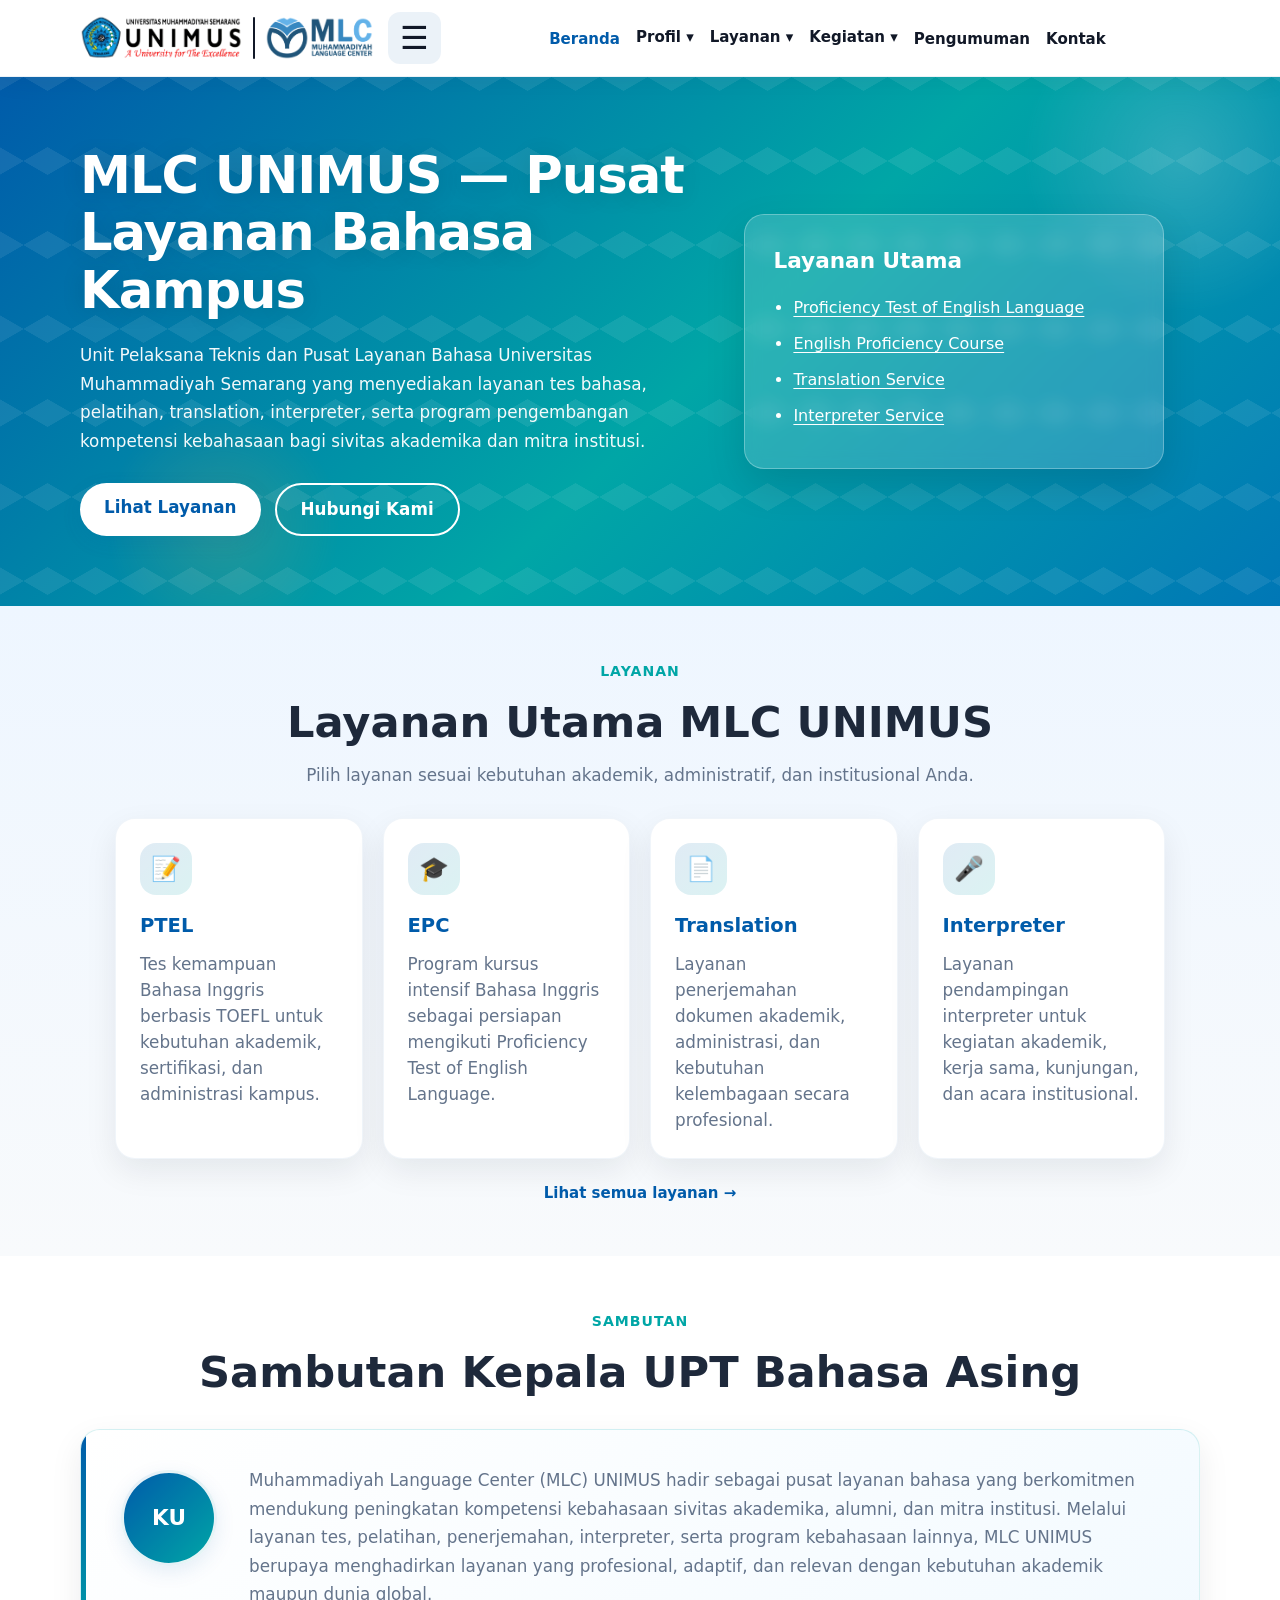
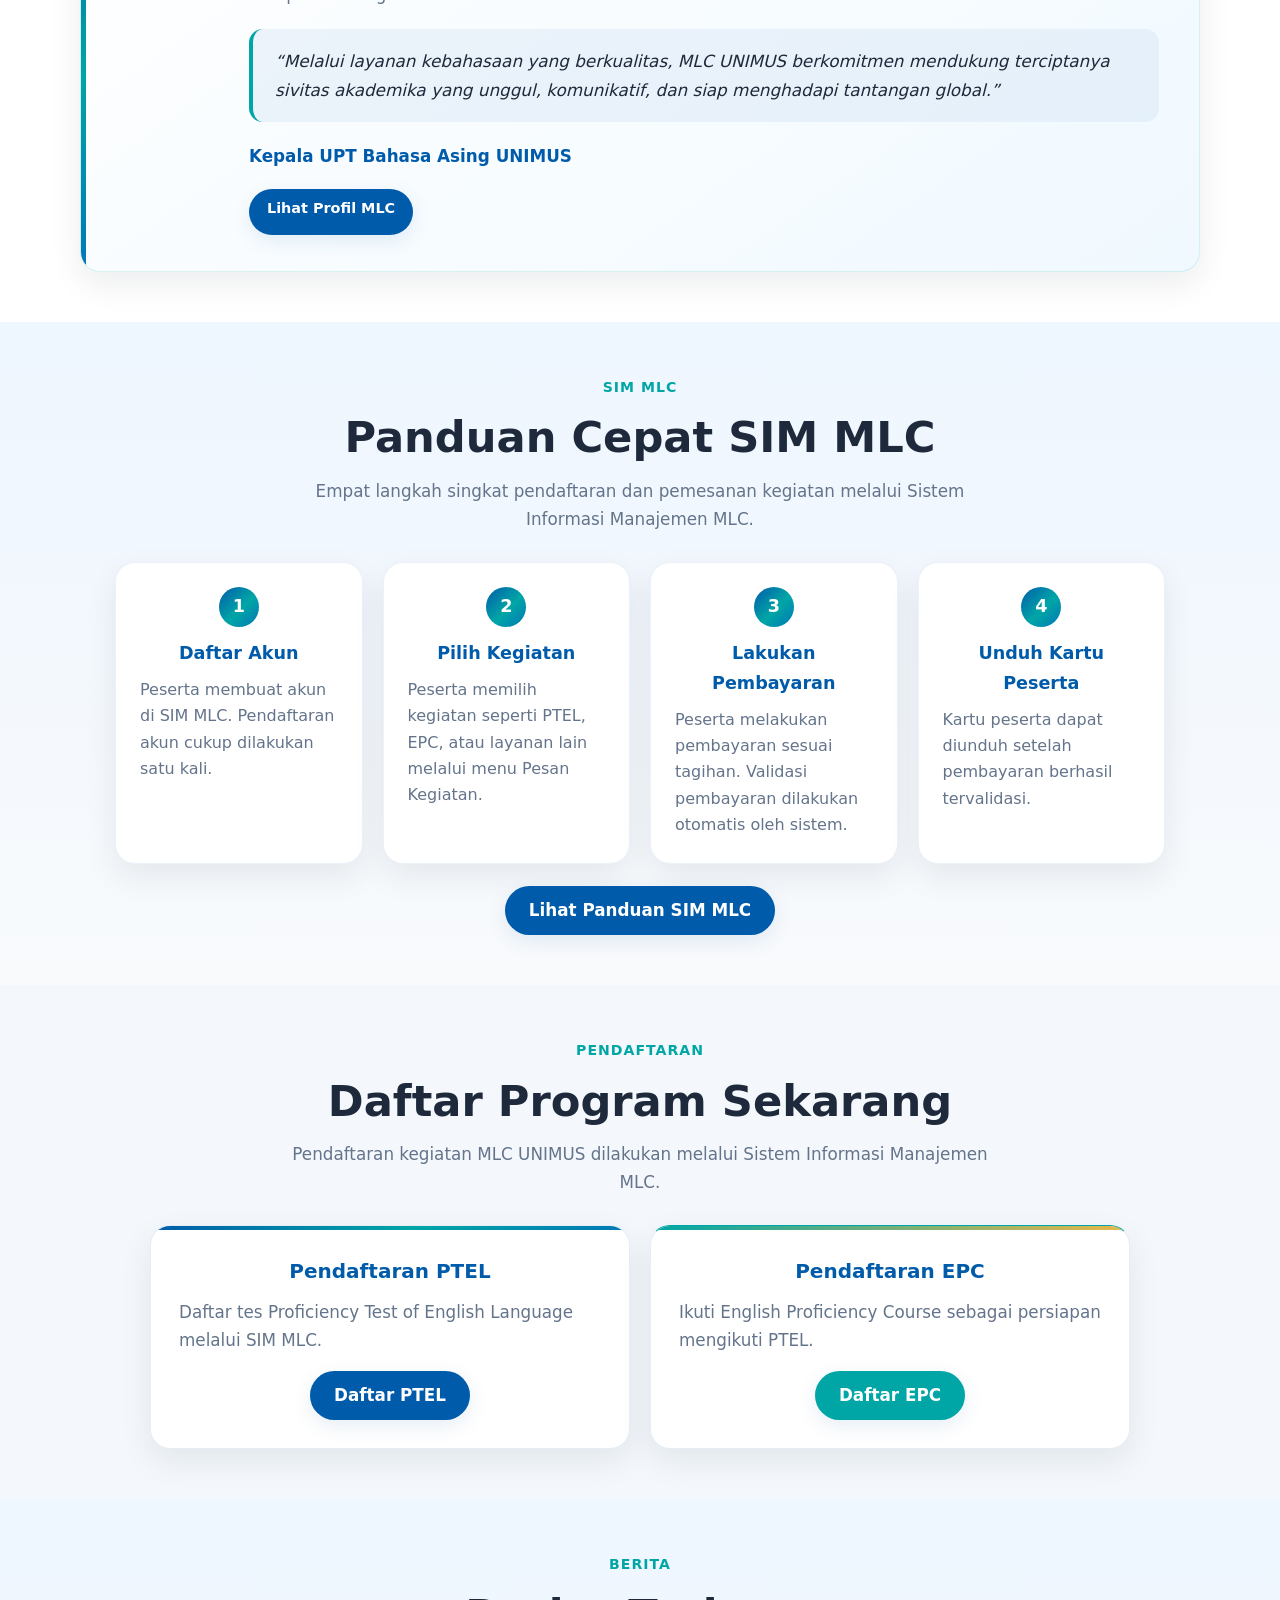
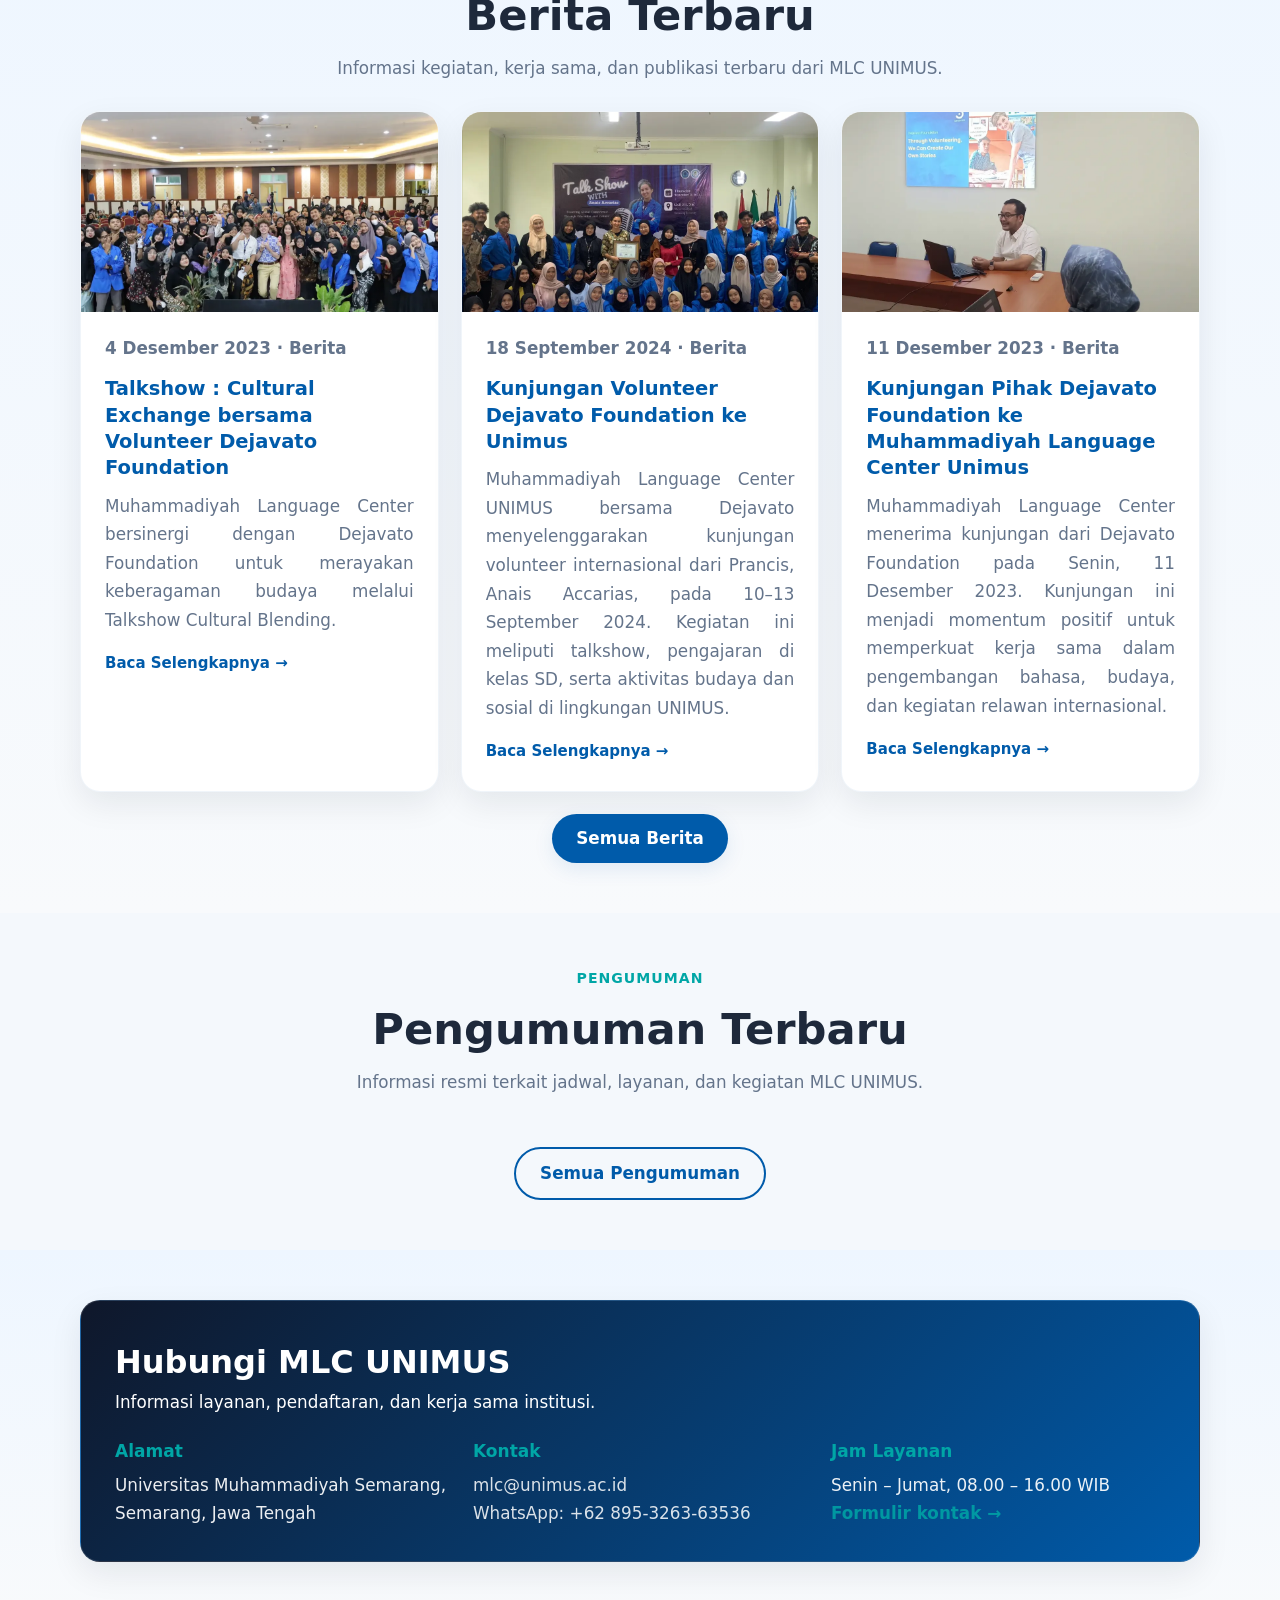
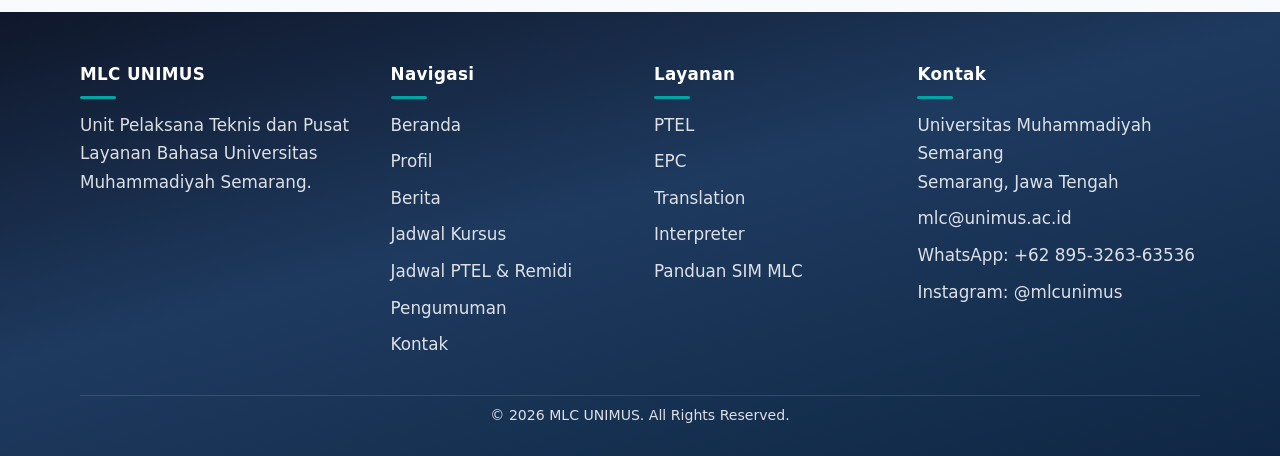
==== commit f51b72eb: "new tampilan" ====
--- a/index.html
+++ b/index.html
@@ -11,7 +11,12 @@
   <div id="site-header"></div>
 
   <main>
-    <section class="hero">
+    <section class="hero hero-modern">
+      <div class="hero-deco" aria-hidden="true">
+        <span class="hero-blob hero-blob-1"></span>
+        <span class="hero-blob hero-blob-2"></span>
+        <span class="hero-pattern"></span>
+      </div>
       <div class="container hero-grid">
         <div>
           <h1>MLC UNIMUS — Pusat Layanan Bahasa Kampus</h1>
@@ -90,6 +95,36 @@
       </div>
     </section>
 
+    <section class="section-welcome">
+      <div class="container">
+        <div class="section-title">
+          <span>Sambutan</span>
+          <h2>Sambutan Kepala UPT Bahasa Asing</h2>
+        </div>
+
+        <div class="welcome-card">
+          <div class="welcome-card-visual">
+            <div class="welcome-avatar" aria-hidden="true">KU</div>
+          </div>
+          <div class="welcome-card-body">
+            <p>
+              Muhammadiyah Language Center (MLC) UNIMUS hadir sebagai pusat layanan bahasa yang berkomitmen
+              mendukung peningkatan kompetensi kebahasaan sivitas akademika, alumni, dan mitra institusi.
+              Melalui layanan tes, pelatihan, penerjemahan, interpreter, serta program kebahasaan lainnya,
+              MLC UNIMUS berupaya menghadirkan layanan yang profesional, adaptif, dan relevan dengan kebutuhan
+              akademik maupun dunia global.
+            </p>
+            <blockquote>
+              “Melalui layanan kebahasaan yang berkualitas, MLC UNIMUS berkomitmen mendukung terciptanya
+              sivitas akademika yang unggul, komunikatif, dan siap menghadapi tantangan global.”
+            </blockquote>
+            <p class="welcome-sign">Kepala UPT Bahasa Asing UNIMUS</p>
+            <a href="profil.html" class="btn btn-sm btn-solid-primary">Lihat Profil MLC</a>
+          </div>
+        </div>
+      </div>
+    </section>
+
     <section class="section-alt">
       <div class="container">
         <div class="section-title">
--- a/styles.css
+++ b/styles.css
@@ -1,12 +1,26 @@
 :root {
   --primary: #005baa;
+  --primary-dark: #00437f;
   --secondary: #00a6a6;
-  --dark: #1f2937;
-  --light: #f8fafc;
+  --accent-gold: #e8b84a;
+  --dark: #1e293b;
+  --light: #f4f8fc;
   --muted: #64748b;
   --white: #ffffff;
-  --radius: 18px;
-  --shadow: 0 10px 25px rgba(0, 0, 0, 0.08);
+  --radius: 20px;
+  --radius-sm: 14px;
+  --shadow: 0 12px 32px rgba(15, 23, 42, 0.08);
+  --shadow-soft: 0 6px 20px rgba(0, 91, 170, 0.1);
+  --gradient-brand: linear-gradient(135deg, #005baa 0%, #00a6a6 55%, #0077b6 100%);
+  --gradient-section: linear-gradient(180deg, #eef6ff 0%, #f8fafc 100%);
+  --text-base: 1.0625rem;
+  --text-sm: 0.9375rem;
+  --text-md: 1.05rem;
+  --text-card-title: 1.22rem;
+  --text-section: clamp(2rem, 4vw, 2.7rem);
+  --text-hero: clamp(2.25rem, 5vw, 3.75rem);
+  --leading-body: 1.7;
+  --leading-tight: 1.35;
 }
 
 * {
@@ -17,10 +31,12 @@
 }
 
 body {
-  font-family: Arial, Helvetica, sans-serif;
+  font-family: "Segoe UI", system-ui, -apple-system, BlinkMacSystemFont, Roboto, Arial, sans-serif;
+  font-size: var(--text-base);
   color: var(--dark);
   background: var(--light);
-  line-height: 1.6;
+  line-height: var(--leading-body);
+  -webkit-font-smoothing: antialiased;
 }
 
 a {
@@ -161,12 +177,11 @@
 }
 
 .hero {
-  padding: 90px 0;
-  background: linear-gradient(135deg, rgba(0, 91, 170, 0.95), rgba(0, 166, 166, 0.9)),
-    url('https://images.unsplash.com/photo-1523050854058-8df90110c9f1?auto=format&fit=crop&w=1600&q=80');
-  background-size: cover;
-  background-position: center;
+  padding: 88px 0;
+  background: var(--gradient-brand);
   color: var(--white);
+  position: relative;
+  overflow: hidden;
 }
 
 .page-banner {
@@ -199,15 +214,17 @@
 }
 
 .hero h1 {
-  font-size: clamp(2.1rem, 5vw, 4rem);
-  line-height: 1.12;
+  font-size: var(--text-hero);
+  line-height: 1.1;
   margin-bottom: 20px;
+  font-weight: 800;
 }
 
 .hero p {
-  font-size: 1.08rem;
+  font-size: var(--text-md);
   opacity: 0.95;
   margin-bottom: 28px;
+  line-height: var(--leading-body);
 }
 
 .button-group {
@@ -218,10 +235,13 @@
 
 .btn {
   display: inline-block;
-  padding: 13px 20px;
+  padding: 14px 24px;
   border-radius: 999px;
   font-weight: 700;
-  transition: 0.25s;
+  font-size: var(--text-md);
+  line-height: 1.25;
+  transition: transform 0.25s ease, box-shadow 0.25s ease, background 0.2s ease;
+  min-height: 46px;
 }
 
 .btn-primary {
@@ -276,15 +296,19 @@
 }
 
 .section-title h2 {
-  font-size: clamp(1.8rem, 4vw, 2.6rem);
+  font-size: var(--text-section);
   margin-top: 8px;
   color: var(--dark);
+  line-height: var(--leading-tight);
+  font-weight: 800;
 }
 
 .section-title p {
   color: var(--muted);
   max-width: 680px;
   margin: 10px auto 0;
+  font-size: var(--text-md);
+  line-height: var(--leading-body);
 }
 
 .cards {
@@ -335,10 +359,14 @@
 .card h3 {
   margin-bottom: 10px;
   color: var(--primary);
+  font-size: var(--text-card-title);
+  line-height: var(--leading-tight);
 }
 
 .card p {
   color: var(--muted);
+  font-size: var(--text-md);
+  line-height: var(--leading-body);
 }
 
 .about-grid {
@@ -529,7 +557,8 @@
   display: block;
   opacity: 0.85;
   margin-bottom: 8px;
-  font-size: 0.95rem;
+  font-size: var(--text-md);
+  line-height: var(--leading-body);
 }
 
 .footer-grid a:hover {
@@ -580,21 +609,33 @@
 }
 
 .cta-box {
-  background: linear-gradient(135deg, var(--primary), var(--secondary));
+  background: var(--gradient-brand);
   color: var(--white);
-  padding: 32px;
+  padding: 40px 36px;
   border-radius: var(--radius);
   text-align: center;
   margin-top: 36px;
+  box-shadow: var(--shadow);
 }
 
 .cta-box h3 {
-  margin-bottom: 10px;
+  margin-bottom: 14px;
+  color: var(--white);
+  font-size: 1.45rem;
+  line-height: var(--leading-tight);
+  text-align: center;
 }
 
 .cta-box p {
+  color: var(--white);
   opacity: 0.95;
-  margin-bottom: 18px;
+  margin-bottom: 22px;
+  font-size: var(--text-md);
+  line-height: var(--leading-body);
+  text-align: center;
+  max-width: 720px;
+  margin-left: auto;
+  margin-right: auto;
 }
 
 .cta-box .btn-primary {
@@ -636,7 +677,7 @@
 }
 
 .news-meta {
-  font-size: 0.85rem;
+  font-size: var(--text-sm);
   color: var(--secondary);
   font-weight: 700;
   margin-bottom: 8px;
@@ -645,19 +686,21 @@
 .news-card h3 {
   color: var(--primary);
   margin-bottom: 10px;
-  font-size: 1.1rem;
+  font-size: var(--text-card-title);
+  line-height: var(--leading-tight);
 }
 
 .news-card p {
   color: var(--muted);
-  font-size: 0.95rem;
+  font-size: var(--text-md);
+  line-height: var(--leading-body);
   margin-bottom: 14px;
 }
 
 .read-more {
   color: var(--primary);
   font-weight: 700;
-  font-size: 0.9rem;
+  font-size: var(--text-sm);
 }
 
 .announcement-list {
@@ -803,12 +846,14 @@
 .cta-register-card h3 {
   color: var(--primary);
   margin-bottom: 10px;
+  font-size: 1.25rem;
 }
 
 .cta-register-card p {
   color: var(--muted);
   margin-bottom: 16px;
-  font-size: 0.95rem;
+  font-size: var(--text-md);
+  line-height: var(--leading-body);
 }
 
 .btn-solid-primary {
@@ -1085,7 +1130,7 @@
 .schedule-table {
   width: 100%;
   border-collapse: collapse;
-  font-size: 0.95rem;
+  font-size: var(--text-md);
 }
 
 .schedule-table th,
@@ -1164,14 +1209,16 @@
 
 .step-card h3 {
   color: var(--primary);
-  font-size: 1rem;
+  font-size: 1.1rem;
   margin-bottom: 8px;
 }
 
 .step-card p {
   color: var(--muted);
-  font-size: 0.9rem;
+  font-size: var(--text-md);
+  line-height: var(--leading-body);
   margin: 0;
+  text-align: center;
 }
 
 .guide-timeline {
@@ -1536,19 +1583,26 @@
 }
 .content-block p {
   text-align: justify;
-}
-.content-block p,
+  text-justify: inter-word;
+}
+
 .about-content p,
+.card p,
+.info-card p,
 .info-box p,
 .note-box p,
-.cta-box p,
 .step-item p,
 .feature-item p,
 .vm-card p,
 .program-item p,
-.card p {
-  text-align: justify;
-  text-justify: inter-word;
+.step-card p,
+.cta-register-card p,
+.announcement-item p,
+.news-card p,
+.welcome-card-body p,
+.org-team-card h4,
+.tujuan-card p {
+  text-align: left;
 }
 .news-card p,
 .news-detail p,
@@ -1738,9 +1792,9 @@
 
 .tujuan-card p {
   color: var(--muted);
-  font-size: 1rem;
-  line-height: 1.7;
-  text-align: justify;
+  font-size: var(--text-md);
+  line-height: var(--leading-body);
+  text-align: left;
 }
 
 .tujuan-number {
@@ -2222,7 +2276,6 @@
   color: var(--primary);
 }
 
-.nav-dropdown:hover ul,
 .nav-dropdown.open ul {
   display: block;
 }
@@ -2499,7 +2552,6 @@
   color: var(--primary);
 }
 
-.nav-dropdown:hover ul,
 .nav-dropdown.open ul {
   display: block;
 }
@@ -2703,7 +2755,7 @@
 
 .main-nav a,
 .main-nav button {
-  font-size: 0.88rem !important;
+  font-size: 0.94rem !important;
   white-space: nowrap !important;
 }
 
@@ -2788,4 +2840,757 @@
 .logo-divider {
   background: #111827 !important;
   border-color: #111827 !important;
+}
+
+/* ===== MLC Modern UI Refresh ===== */
+
+.hero-modern {
+  position: relative;
+  overflow: hidden;
+  padding: 88px 0 96px;
+  background: var(--gradient-brand);
+}
+
+.hero-deco {
+  position: absolute;
+  inset: 0;
+  pointer-events: none;
+  z-index: 0;
+}
+
+.hero-blob {
+  position: absolute;
+  border-radius: 50%;
+  filter: blur(2px);
+  opacity: 0.35;
+}
+
+.hero-blob-1 {
+  width: 320px;
+  height: 320px;
+  top: -80px;
+  right: -60px;
+  background: radial-gradient(circle, rgba(255, 255, 255, 0.5) 0%, transparent 70%);
+}
+
+.hero-blob-2 {
+  width: 240px;
+  height: 240px;
+  bottom: -40px;
+  left: 8%;
+  background: radial-gradient(circle, rgba(232, 184, 74, 0.45) 0%, transparent 70%);
+}
+
+.hero-pattern {
+  position: absolute;
+  inset: 0;
+  opacity: 0.08;
+  background-image:
+    linear-gradient(30deg, #fff 12%, transparent 12.5%, transparent 87%, #fff 87.5%, #fff),
+    linear-gradient(150deg, #fff 12%, transparent 12.5%, transparent 87%, #fff 87.5%, #fff);
+  background-size: 48px 84px;
+}
+
+.hero-modern .hero-grid {
+  position: relative;
+  z-index: 1;
+}
+
+.hero-modern h1 {
+  font-weight: 800;
+  letter-spacing: -0.02em;
+  text-shadow: 0 2px 24px rgba(0, 0, 0, 0.12);
+}
+
+.hero-modern .btn-primary {
+  background: var(--white);
+  color: var(--primary);
+  box-shadow: var(--shadow-soft);
+}
+
+.hero-modern .btn-primary:hover {
+  background: #f0f9ff;
+}
+
+.hero-modern .btn-outline:hover {
+  background: rgba(255, 255, 255, 0.12);
+}
+
+.hero-card {
+  background: rgba(255, 255, 255, 0.16);
+  border: 1px solid rgba(255, 255, 255, 0.28);
+  box-shadow: 0 16px 40px rgba(0, 0, 0, 0.12);
+}
+
+.page-banner {
+  position: relative;
+  overflow: hidden;
+  background: var(--gradient-brand);
+}
+
+.page-banner::before {
+  content: "";
+  position: absolute;
+  inset: 0;
+  opacity: 0.12;
+  background-image: radial-gradient(circle at 20% 50%, #fff 0%, transparent 45%),
+    radial-gradient(circle at 80% 20%, rgba(232, 184, 74, 0.6) 0%, transparent 40%);
+  pointer-events: none;
+}
+
+.page-banner .container {
+  position: relative;
+  z-index: 1;
+}
+
+.section-alt {
+  background: var(--gradient-section);
+}
+
+section {
+  padding: 68px 0;
+}
+
+.card,
+.news-card,
+.announcement-item,
+.step-card,
+.vm-card,
+.tujuan-card {
+  border: 1px solid rgba(0, 91, 170, 0.06);
+  transition: transform 0.28s ease, box-shadow 0.28s ease;
+}
+
+.card:hover,
+.news-card:hover {
+  transform: translateY(-6px);
+  box-shadow: 0 18px 40px rgba(0, 91, 170, 0.14);
+}
+
+.cards .card .icon {
+  background: linear-gradient(135deg, rgba(0, 91, 170, 0.12), rgba(0, 166, 166, 0.14));
+  border-radius: 16px;
+  font-size: 1.5rem;
+}
+
+.cards .card h3 {
+  font-size: 1.15rem;
+  font-weight: 700;
+}
+
+.cards .card p {
+  font-size: 0.96rem;
+  line-height: 1.65;
+}
+
+.news-thumb {
+  height: 200px;
+  position: relative;
+}
+
+.news-thumb::after {
+  content: "";
+  position: absolute;
+  inset: 0;
+  background: linear-gradient(180deg, transparent 55%, rgba(0, 0, 0, 0.08) 100%);
+}
+
+.news-body {
+  padding: 22px 24px 26px;
+}
+
+.news-meta {
+  display: flex;
+  flex-wrap: wrap;
+  align-items: center;
+  gap: 8px;
+}
+
+.badge {
+  background: linear-gradient(135deg, rgba(0, 166, 166, 0.18), rgba(0, 91, 170, 0.1));
+  color: var(--primary-dark);
+  padding: 5px 12px;
+  font-size: 0.72rem;
+  letter-spacing: 0.02em;
+}
+
+.announcement-item {
+  border-left: none;
+  border-radius: var(--radius);
+  background: linear-gradient(135deg, #fff 0%, #f8fbff 100%);
+  box-shadow: var(--shadow);
+}
+
+.announcement-item:hover {
+  transform: translateY(-3px);
+  box-shadow: 0 14px 32px rgba(0, 91, 170, 0.12);
+}
+
+.announcement-date {
+  background: linear-gradient(135deg, var(--primary), var(--secondary));
+  color: var(--white);
+  border-radius: var(--radius-sm);
+  padding: 12px 14px;
+  min-width: 72px;
+}
+
+.announcement-date strong,
+.announcement-date span {
+  color: var(--white);
+}
+
+.announcement-date span {
+  opacity: 0.9;
+}
+
+.section-welcome {
+  padding: 64px 0;
+  background: var(--white);
+}
+
+.welcome-card {
+  display: grid;
+  grid-template-columns: auto 1fr;
+  gap: 32px;
+  align-items: start;
+  background: linear-gradient(145deg, #fff 0%, #f0f9ff 100%);
+  padding: 36px 40px;
+  border-radius: var(--radius);
+  box-shadow: var(--shadow);
+  border: 1px solid rgba(0, 166, 166, 0.15);
+  position: relative;
+  overflow: hidden;
+}
+
+.welcome-card::before {
+  content: "";
+  position: absolute;
+  top: 0;
+  left: 0;
+  width: 5px;
+  height: 100%;
+  background: var(--gradient-brand);
+  border-radius: var(--radius) 0 0 var(--radius);
+}
+
+.welcome-card-visual {
+  padding-top: 4px;
+}
+
+.welcome-card .welcome-avatar {
+  width: 96px;
+  height: 96px;
+  font-size: 1.35rem;
+  box-shadow: var(--shadow-soft);
+  border: 3px solid rgba(255, 255, 255, 0.9);
+}
+
+.welcome-card-body p {
+  color: var(--muted);
+  margin-bottom: 16px;
+  font-size: 1.02rem;
+  line-height: 1.75;
+}
+
+.welcome-card blockquote {
+  margin: 20px 0;
+  padding: 18px 22px;
+  background: rgba(0, 91, 170, 0.06);
+  border-radius: var(--radius-sm);
+  border-left: 4px solid var(--secondary);
+  color: var(--dark);
+  font-style: italic;
+  font-size: 1.02rem;
+  line-height: 1.7;
+}
+
+.welcome-sign {
+  font-weight: 700;
+  color: var(--primary) !important;
+  font-style: normal;
+  margin-bottom: 18px !important;
+}
+
+.btn-sm {
+  padding: 10px 18px;
+  font-size: 0.9rem;
+}
+
+.org-modern {
+  display: grid;
+  gap: 28px;
+  margin-top: 8px;
+}
+
+.org-head-card {
+  text-align: center;
+  max-width: 420px;
+  margin: 0 auto;
+  padding: 32px 28px;
+  background: var(--gradient-brand);
+  color: var(--white);
+  border-radius: var(--radius);
+  box-shadow: 0 16px 40px rgba(0, 91, 170, 0.25);
+}
+
+.org-head-card h3 {
+  font-size: 1.25rem;
+  margin: 12px 0 8px;
+}
+
+.org-head-card p {
+  font-size: 0.92rem;
+  opacity: 0.92;
+  margin: 0;
+}
+
+.org-head-card .org-icon {
+  background: rgba(255, 255, 255, 0.2);
+  color: var(--accent-gold);
+}
+
+.org-team-grid {
+  display: grid;
+  grid-template-columns: repeat(3, 1fr);
+  gap: 18px;
+}
+
+.org-team-card {
+  background: var(--white);
+  padding: 22px 18px;
+  border-radius: var(--radius-sm);
+  text-align: center;
+  box-shadow: var(--shadow);
+  border: 1px solid rgba(0, 91, 170, 0.08);
+  transition: transform 0.25s ease, box-shadow 0.25s ease;
+}
+
+.org-team-card:hover {
+  transform: translateY(-4px);
+  box-shadow: 0 14px 28px rgba(0, 166, 166, 0.15);
+  border-color: rgba(0, 166, 166, 0.25);
+}
+
+.org-team-card h4 {
+  color: var(--primary);
+  font-size: 0.98rem;
+  margin: 10px 0 0;
+  font-weight: 700;
+  line-height: 1.4;
+}
+
+.org-icon {
+  display: inline-grid;
+  place-items: center;
+  width: 44px;
+  height: 44px;
+  border-radius: 12px;
+  background: linear-gradient(135deg, rgba(0, 91, 170, 0.1), rgba(0, 166, 166, 0.12));
+  font-size: 1.2rem;
+}
+
+.org-head-card .org-icon {
+  width: 52px;
+  height: 52px;
+  font-size: 1.4rem;
+  border-radius: 14px;
+}
+
+footer {
+  background: linear-gradient(165deg, #0f172a 0%, #1e3a5f 45%, #0f2744 100%);
+  padding: 48px 0 28px;
+  text-align: left;
+}
+
+footer::before {
+  content: none;
+}
+
+.footer-grid h4 {
+  font-size: 1rem;
+  letter-spacing: 0.02em;
+  position: relative;
+  padding-bottom: 10px;
+}
+
+.footer-grid h4::after {
+  content: "";
+  position: absolute;
+  left: 0;
+  bottom: 0;
+  width: 36px;
+  height: 3px;
+  border-radius: 999px;
+  background: var(--secondary);
+}
+
+.footer-copy {
+  margin-top: 8px;
+  font-size: 0.88rem;
+}
+
+.mobile-menu-btn {
+  min-width: 44px;
+  min-height: 44px;
+  display: grid;
+  place-items: center;
+  border-radius: 12px;
+  background: rgba(0, 91, 170, 0.08);
+  transition: background 0.2s ease;
+}
+
+.mobile-menu-btn:hover {
+  background: rgba(0, 91, 170, 0.14);
+}
+
+.step-card {
+  border-top: none;
+  border: 1px solid rgba(0, 91, 170, 0.08);
+}
+
+.step-card .step-num {
+  background: var(--gradient-brand);
+}
+
+.cta-register-card {
+  border-top: none;
+  border: 1px solid rgba(0, 91, 170, 0.1);
+  position: relative;
+  overflow: hidden;
+}
+
+.cta-register-card::before {
+  content: "";
+  position: absolute;
+  top: 0;
+  left: 0;
+  right: 0;
+  height: 4px;
+  background: var(--gradient-brand);
+}
+
+.cta-register-card.epc::before {
+  background: linear-gradient(90deg, var(--secondary), var(--accent-gold));
+}
+
+.contact-short {
+  border: 1px solid rgba(255, 255, 255, 0.12);
+  box-shadow: var(--shadow);
+}
+
+.btn-solid-primary,
+.btn-solid-secondary {
+  border-radius: 999px;
+  font-weight: 700;
+  box-shadow: var(--shadow-soft);
+}
+
+.btn-solid-primary:hover,
+.btn-solid-secondary:hover {
+  transform: translateY(-2px);
+  filter: brightness(1.05);
+}
+
+@media (max-width: 900px) {
+  .org-team-grid {
+    grid-template-columns: repeat(2, 1fr);
+  }
+
+  .welcome-card {
+    grid-template-columns: 1fr;
+    padding: 28px 24px;
+    text-align: center;
+  }
+
+  .welcome-card-visual {
+    display: flex;
+    justify-content: center;
+  }
+
+  .welcome-card::before {
+    width: 100%;
+    height: 5px;
+    border-radius: var(--radius) var(--radius) 0 0;
+  }
+
+  .hero-modern {
+    padding: 72px 0 80px;
+  }
+}
+
+@media (max-width: 640px) {
+  .org-team-grid {
+    grid-template-columns: 1fr;
+  }
+
+  section {
+    padding: 52px 0;
+  }
+
+  .welcome-card {
+    padding: 24px 20px;
+  }
+
+  .org-head-card {
+    padding: 26px 20px;
+  }
+}
+/* ===== Fix CTA Box: Center, Putih, dan Proporsional ===== */
+
+.cta-box {
+  text-align: center !important;
+  padding: 42px 36px !important;
+  border-radius: 20px !important;
+}
+
+.cta-box h3 {
+  color: #ffffff !important;
+  font-size: 1.45rem !important;
+  line-height: 1.35 !important;
+  margin-bottom: 18px !important;
+  text-align: center !important;
+}
+
+.cta-box p {
+  color: #ffffff !important;
+  font-size: 1.08rem !important;
+  line-height: 1.7 !important;
+  text-align: center !important;
+  max-width: 900px !important;
+  margin: 0 auto 24px auto !important;
+  opacity: 0.95 !important;
+}
+
+.cta-box .btn,
+.cta-box a.btn {
+  font-size: 1rem !important;
+  font-weight: 800 !important;
+  padding: 14px 24px !important;
+  margin: 6px 8px !important;
+}
+
+.cta-box .btn-outline {
+  color: #ffffff !important;
+  border-color: #ffffff !important;
+}
+
+.cta-box .btn-outline:hover {
+  background: #ffffff !important;
+  color: var(--primary) !important;
+}
+
+.cta-box .btn-primary {
+  background: #ffffff !important;
+  color: var(--primary) !important;
+  border-color: #ffffff !important;
+}
+
+.cta-box .btn-primary:hover {
+  background: #f1f5f9 !important;
+  color: var(--primary) !important;
+}
+
+@media (max-width: 700px) {
+  .cta-box {
+    padding: 32px 22px !important;
+  }
+
+  .cta-box h3 {
+    font-size: 1.25rem !important;
+  }
+
+  .cta-box p {
+    font-size: 1rem !important;
+  }
+
+  .cta-box .btn,
+  .cta-box a.btn {
+    display: block !important;
+    width: 100% !important;
+    margin: 10px 0 !important;
+  }
+}
+
+/* ===== Typography & Brand Header Refresh ===== */
+
+.brand-logo-link {
+  display: flex;
+  align-items: center;
+  flex-shrink: 0;
+  text-decoration: none;
+  transition: opacity 0.2s ease, transform 0.2s ease;
+}
+
+.brand-logo-link:hover {
+  opacity: 0.86;
+}
+
+.brand-logo-link:focus-visible {
+  outline: 2px solid var(--primary);
+  outline-offset: 3px;
+  border-radius: 6px;
+}
+
+.site-header {
+  background: rgba(255, 255, 255, 0.97);
+  backdrop-filter: blur(12px);
+  border-bottom: 1px solid rgba(0, 91, 170, 0.08);
+  box-shadow: 0 4px 24px rgba(15, 23, 42, 0.06);
+}
+
+.header-brand-group {
+  align-items: center;
+}
+
+.about-content p {
+  font-size: var(--text-md);
+  line-height: var(--leading-body);
+}
+
+.info-card p,
+.program-item p,
+.feature-item p,
+.vm-card p,
+.vm-card li,
+.faq-item p,
+.cta-register-card p {
+  font-size: var(--text-md) !important;
+  line-height: var(--leading-body) !important;
+}
+
+.info-card h3,
+.program-item h3,
+.feature-item h3,
+.faq-item h3 {
+  font-size: var(--text-card-title) !important;
+}
+
+.cta-register-card h3 {
+  font-size: 1.25rem !important;
+}
+
+.announcement-item h3 {
+  font-size: 1.15rem !important;
+}
+
+.announcement-item p {
+  font-size: var(--text-md) !important;
+}
+
+.badge {
+  font-size: 0.8rem !important;
+  padding: 5px 12px !important;
+}
+
+.schedule-table th,
+.schedule-table td {
+  font-size: var(--text-md) !important;
+  padding: 15px 16px !important;
+}
+
+.footer-grid a,
+.footer-grid p {
+  font-size: var(--text-md) !important;
+  line-height: var(--leading-body) !important;
+}
+
+.footer-grid h4 {
+  font-size: 1.05rem !important;
+}
+
+.page-banner p {
+  font-size: var(--text-md) !important;
+}
+
+.article-content p {
+  font-size: var(--text-md) !important;
+  line-height: 1.75 !important;
+}
+
+body .section-title h2 {
+  font-size: var(--text-section) !important;
+}
+
+body .section-title p {
+  font-size: var(--text-md) !important;
+  line-height: var(--leading-body) !important;
+}
+
+body .cards-services-4 .card h3 {
+  font-size: var(--text-card-title) !important;
+}
+
+body .cards-services-4 .card p {
+  font-size: var(--text-md) !important;
+}
+
+body .hero p {
+  font-size: var(--text-md) !important;
+}
+
+.contact-short p,
+.contact-short-item p,
+.contact-short-item a {
+  font-size: var(--text-md) !important;
+}
+
+.contact-short h2 {
+  font-size: clamp(1.5rem, 3vw, 2rem) !important;
+}
+
+.welcome-card-body p,
+.welcome-card blockquote {
+  font-size: var(--text-md) !important;
+  line-height: var(--leading-body) !important;
+}
+
+.guide-timeline-body p,
+.guide-timeline-body li {
+  font-size: var(--text-md) !important;
+}
+
+.filter-btn {
+  font-size: var(--text-sm) !important;
+  padding: 10px 18px !important;
+  min-height: 42px;
+}
+
+.nav-dropdown ul a {
+  font-size: var(--text-sm) !important;
+  padding: 11px 14px !important;
+}
+
+@media (max-width: 700px) {
+  body {
+    font-size: 1rem;
+  }
+
+  .header-inner {
+    min-height: 68px !important;
+  }
+
+  .logo-unimus-wide {
+    height: 38px !important;
+    max-width: 155px !important;
+  }
+
+  .logo-mlc {
+    height: 36px !important;
+  }
+
+  .brand-divider {
+    height: 34px !important;
+  }
+
+  .btn,
+  .btn-solid-primary,
+  .btn-solid-secondary {
+    min-height: 44px;
+    padding: 12px 20px;
+  }
+
+  .schedule-table-wrap {
+    overflow-x: auto;
+    -webkit-overflow-scrolling: touch;
+  }
 }
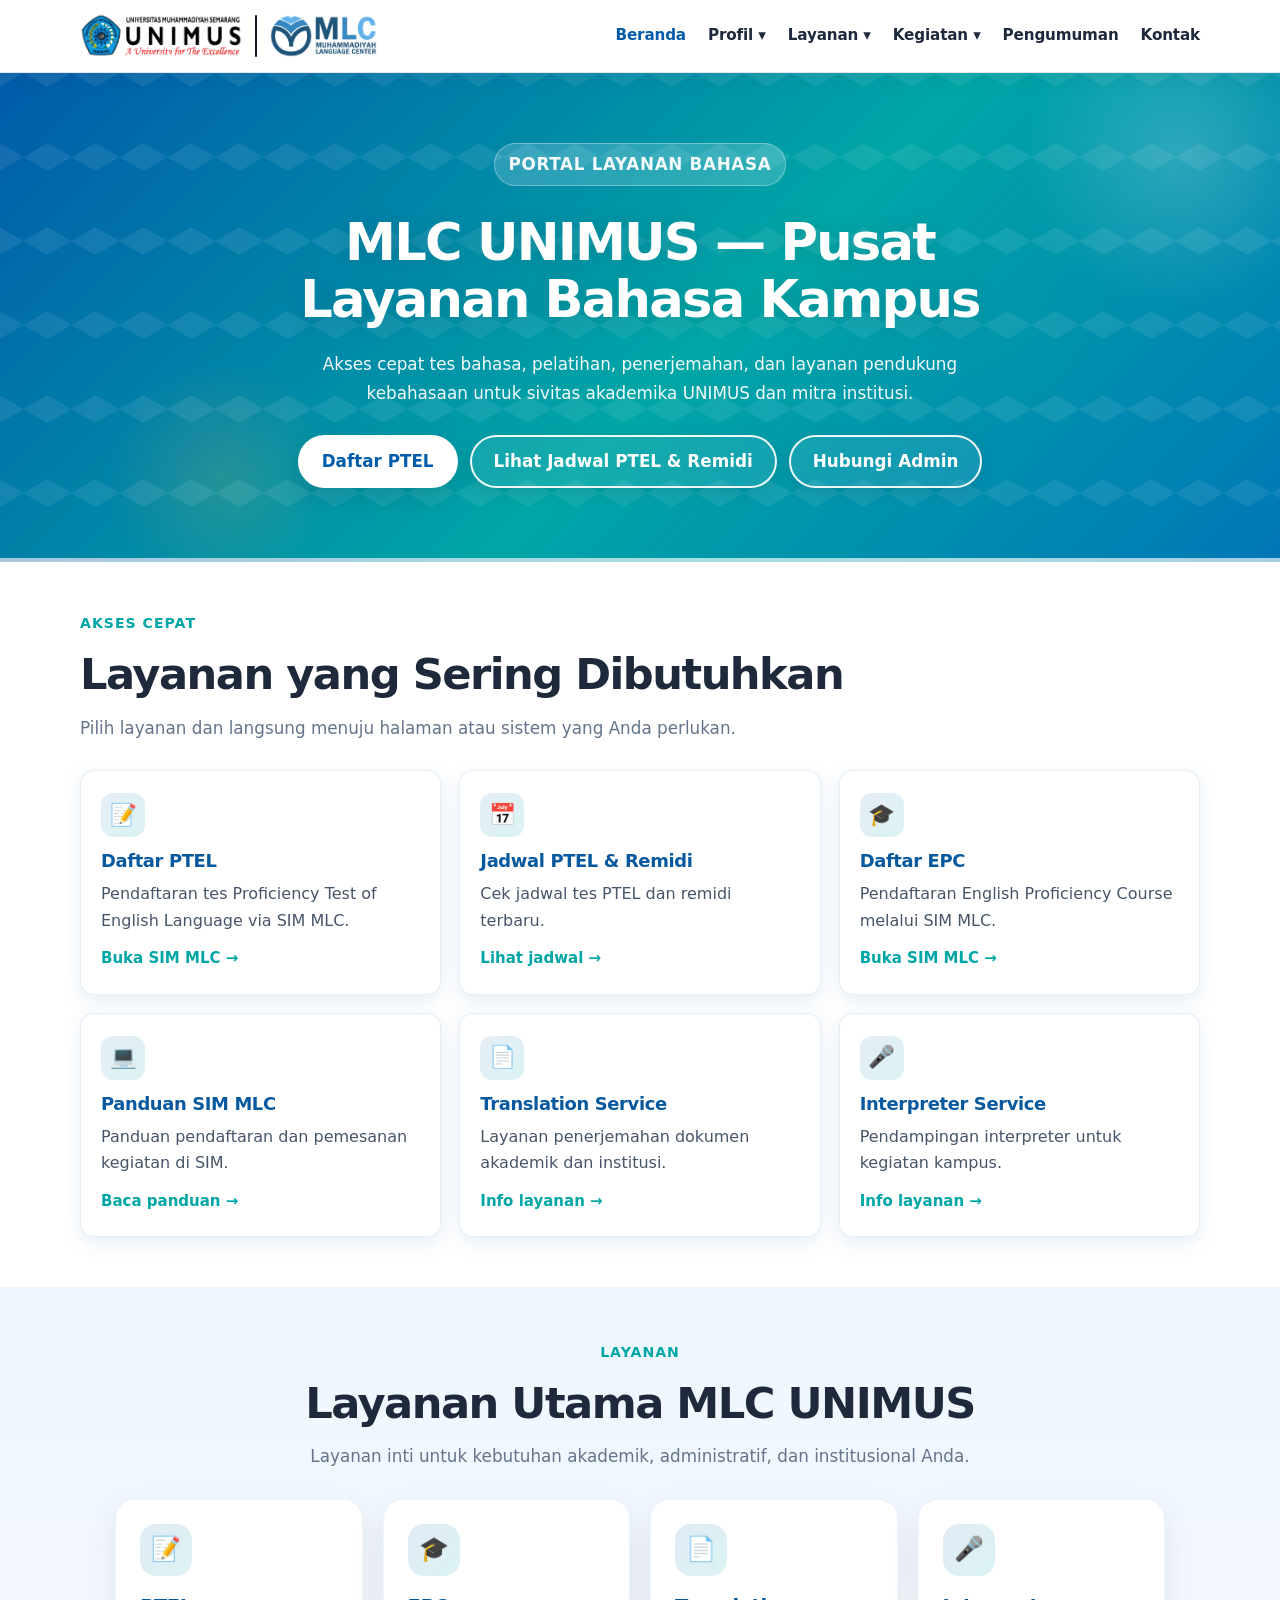
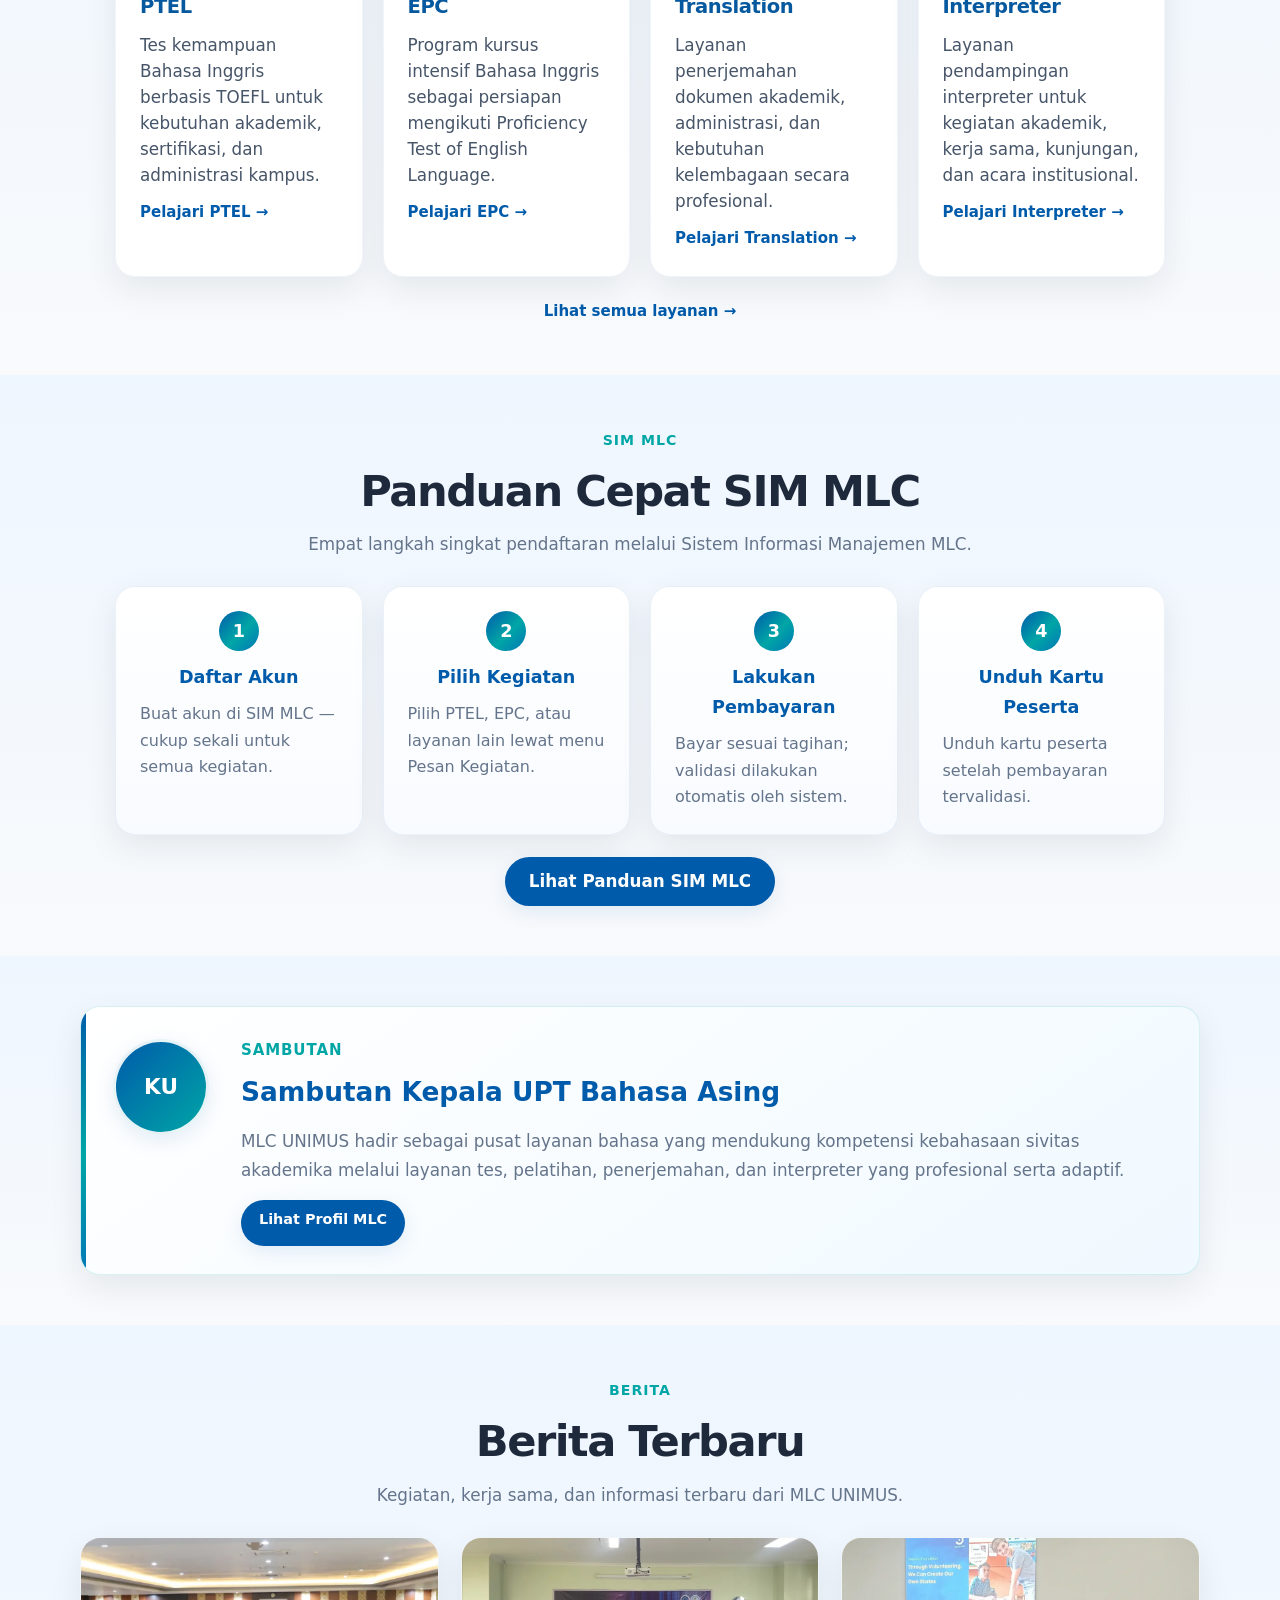
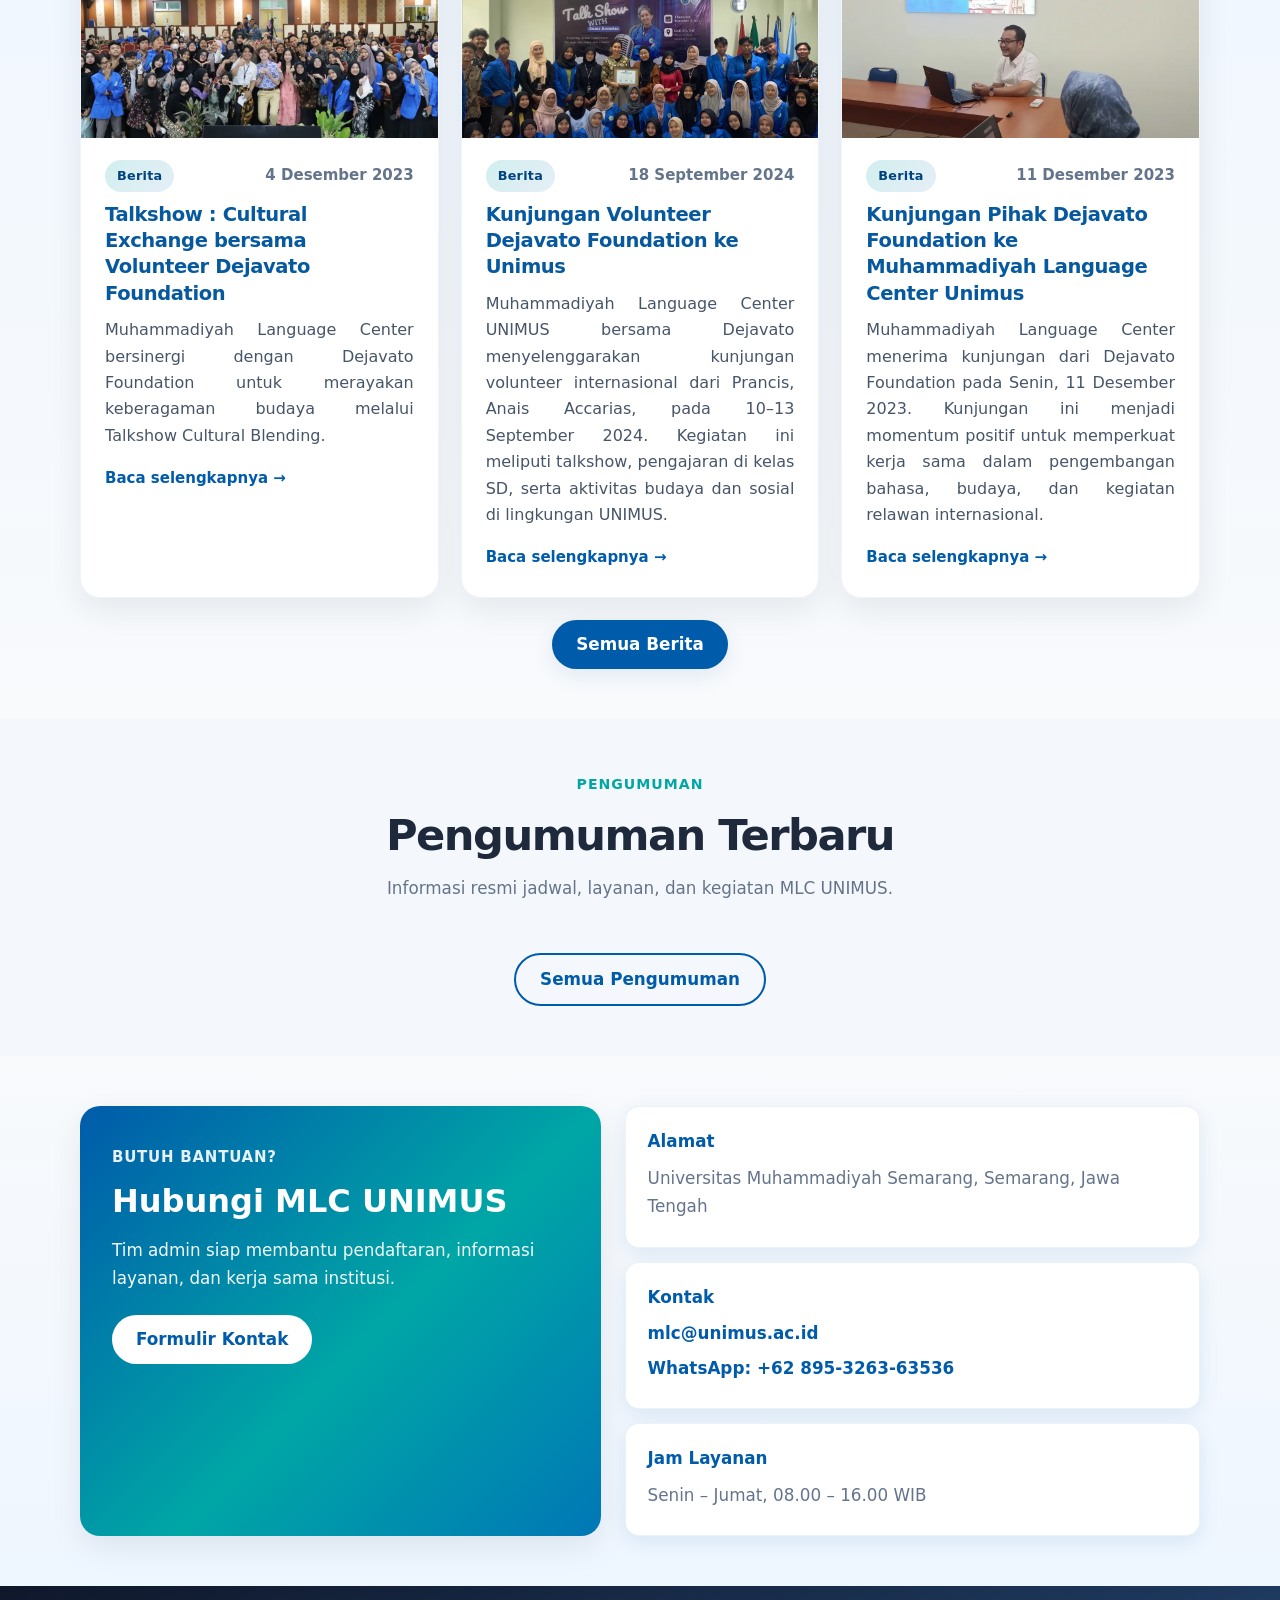
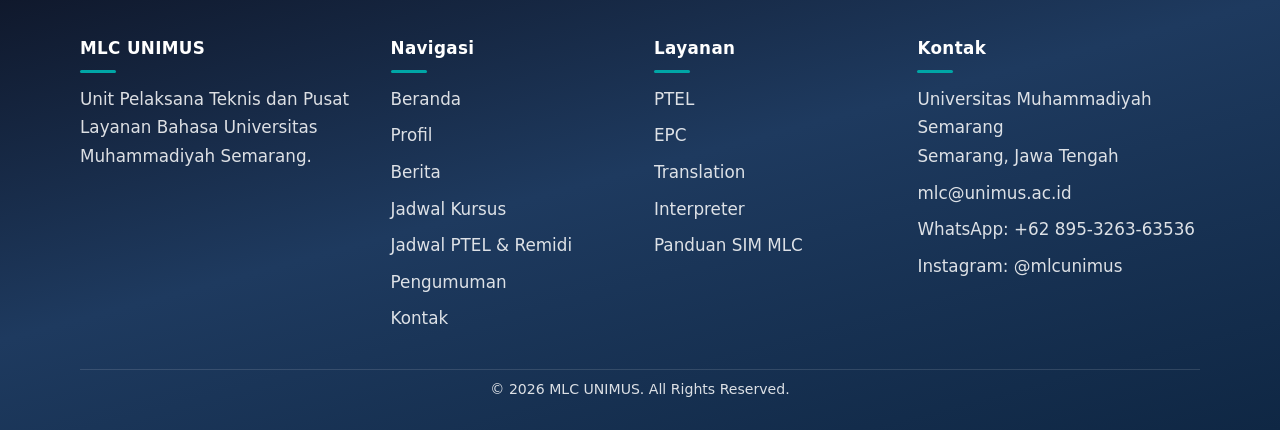
==== commit 46f589fb: "update pembaruan tampilan" ====
--- a/index.html
+++ b/index.html
@@ -11,34 +11,78 @@
   <div id="site-header"></div>
 
   <main>
-    <section class="hero hero-modern">
+    <section class="hero hero-modern hero-service">
       <div class="hero-deco" aria-hidden="true">
         <span class="hero-blob hero-blob-1"></span>
         <span class="hero-blob hero-blob-2"></span>
+        <span class="hero-blob hero-blob-3"></span>
         <span class="hero-pattern"></span>
       </div>
-      <div class="container hero-grid">
-        <div>
-          <h1>MLC UNIMUS — Pusat Layanan Bahasa Kampus</h1>
-          <p>
-            Unit Pelaksana Teknis dan Pusat Layanan Bahasa Universitas Muhammadiyah Semarang
-            yang menyediakan layanan tes bahasa, pelatihan, translation, interpreter, serta
-            program pengembangan kompetensi kebahasaan bagi sivitas akademika dan mitra institusi.
-          </p>
-          <div class="button-group">
-            <a href="layanan.html" class="btn btn-primary">Lihat Layanan</a>
-            <a href="kontak.html" class="btn btn-outline">Hubungi Kami</a>
-          </div>
-        </div>
-
-        <div class="hero-card">
-          <h3>Layanan Utama</h3>
-          <ul>
-            <li><a href="ptel.html">Proficiency Test of English Language</a></li>
-            <li><a href="epc.html">English Proficiency Course</a></li>
-            <li><a href="translation.html">Translation Service</a></li>
-            <li><a href="interpreter.html">Interpreter Service</a></li>
-          </ul>
+      <div class="container hero-service-inner">
+        <p class="hero-eyebrow">Portal Layanan Bahasa</p>
+        <h1>MLC UNIMUS — Pusat Layanan Bahasa Kampus</h1>
+        <p class="hero-lead">
+          Akses cepat tes bahasa, pelatihan, penerjemahan, dan layanan pendukung kebahasaan
+          untuk sivitas akademika UNIMUS dan mitra institusi.
+        </p>
+        <div class="button-group hero-actions">
+          <a href="http://sim.mlc.unimus.ac.id/login" class="btn btn-primary" target="_blank" rel="noopener">Daftar PTEL</a>
+          <a href="jadwal-ptel-remidi.html" class="btn btn-outline">Lihat Jadwal PTEL &amp; Remidi</a>
+          <a href="kontak.html" class="btn btn-outline">Hubungi Admin</a>
+        </div>
+      </div>
+    </section>
+
+    <section class="section-quick-access">
+      <div class="container">
+        <div class="section-title section-title-left">
+          <span>Akses Cepat</span>
+          <h2>Layanan yang Sering Dibutuhkan</h2>
+          <p>Pilih layanan dan langsung menuju halaman atau sistem yang Anda perlukan.</p>
+        </div>
+
+        <div class="quick-access-grid">
+          <a href="http://sim.mlc.unimus.ac.id/login" class="quick-card" target="_blank" rel="noopener">
+            <span class="quick-icon" aria-hidden="true">📝</span>
+            <h3>Daftar PTEL</h3>
+            <p>Pendaftaran tes Proficiency Test of English Language via SIM MLC.</p>
+            <span class="quick-link">Buka SIM MLC →</span>
+          </a>
+
+          <a href="jadwal-ptel-remidi.html" class="quick-card">
+            <span class="quick-icon" aria-hidden="true">📅</span>
+            <h3>Jadwal PTEL &amp; Remidi</h3>
+            <p>Cek jadwal tes PTEL dan remidi terbaru.</p>
+            <span class="quick-link">Lihat jadwal →</span>
+          </a>
+
+          <a href="http://sim.mlc.unimus.ac.id/login" class="quick-card" target="_blank" rel="noopener">
+            <span class="quick-icon" aria-hidden="true">🎓</span>
+            <h3>Daftar EPC</h3>
+            <p>Pendaftaran English Proficiency Course melalui SIM MLC.</p>
+            <span class="quick-link">Buka SIM MLC →</span>
+          </a>
+
+          <a href="panduan-sim.html" class="quick-card">
+            <span class="quick-icon" aria-hidden="true">💻</span>
+            <h3>Panduan SIM MLC</h3>
+            <p>Panduan pendaftaran dan pemesanan kegiatan di SIM.</p>
+            <span class="quick-link">Baca panduan →</span>
+          </a>
+
+          <a href="translation.html" class="quick-card">
+            <span class="quick-icon" aria-hidden="true">📄</span>
+            <h3>Translation Service</h3>
+            <p>Layanan penerjemahan dokumen akademik dan institusi.</p>
+            <span class="quick-link">Info layanan →</span>
+          </a>
+
+          <a href="interpreter.html" class="quick-card">
+            <span class="quick-icon" aria-hidden="true">🎤</span>
+            <h3>Interpreter Service</h3>
+            <p>Pendampingan interpreter untuk kegiatan kampus.</p>
+            <span class="quick-link">Info layanan →</span>
+          </a>
         </div>
       </div>
     </section>
@@ -48,44 +92,48 @@
         <div class="section-title">
           <span>Layanan</span>
           <h2>Layanan Utama MLC UNIMUS</h2>
-          <p>Pilih layanan sesuai kebutuhan akademik, administratif, dan institusional Anda.</p>
-        </div>
-
-        <div class="cards cards-services-4">
-          <a href="ptel.html" class="card">
+          <p>Layanan inti untuk kebutuhan akademik, administratif, dan institusional Anda.</p>
+        </div>
+
+        <div class="cards cards-services-4 service-cards-modern">
+          <a href="ptel.html" class="card service-card">
             <div class="icon">📝</div>
             <h3>PTEL</h3>
             <p>
               Tes kemampuan Bahasa Inggris berbasis TOEFL untuk kebutuhan akademik,
               sertifikasi, dan administrasi kampus.
             </p>
-          </a>
-
-          <a href="epc.html" class="card">
+            <span class="card-cta">Pelajari PTEL →</span>
+          </a>
+
+          <a href="epc.html" class="card service-card">
             <div class="icon">🎓</div>
             <h3>EPC</h3>
             <p>
               Program kursus intensif Bahasa Inggris sebagai persiapan mengikuti
               Proficiency Test of English Language.
             </p>
-          </a>
-
-          <a href="translation.html" class="card">
+            <span class="card-cta">Pelajari EPC →</span>
+          </a>
+
+          <a href="translation.html" class="card service-card">
             <div class="icon">📄</div>
             <h3>Translation</h3>
             <p>
               Layanan penerjemahan dokumen akademik, administrasi, dan kebutuhan
               kelembagaan secara profesional.
             </p>
-          </a>
-
-          <a href="interpreter.html" class="card">
+            <span class="card-cta">Pelajari Translation →</span>
+          </a>
+
+          <a href="interpreter.html" class="card service-card">
             <div class="icon">🎤</div>
             <h3>Interpreter</h3>
             <p>
               Layanan pendampingan interpreter untuk kegiatan akademik, kerja sama,
               kunjungan, dan acara institusional.
             </p>
+            <span class="card-cta">Pelajari Interpreter →</span>
           </a>
         </div>
 
@@ -95,95 +143,61 @@
       </div>
     </section>
 
-    <section class="section-welcome">
-      <div class="container">
-        <div class="section-title">
-          <span>Sambutan</span>
-          <h2>Sambutan Kepala UPT Bahasa Asing</h2>
-        </div>
-
+    <section class="section-alt section-sim">
+      <div class="container">
+        <div class="section-title">
+          <span>SIM MLC</span>
+          <h2>Panduan Cepat SIM MLC</h2>
+          <p>Empat langkah singkat pendaftaran melalui Sistem Informasi Manajemen MLC.</p>
+        </div>
+
+        <div class="step-cards step-cards-modern">
+          <div class="step-card">
+            <div class="step-num">1</div>
+            <h3>Daftar Akun</h3>
+            <p>Buat akun di SIM MLC — cukup sekali untuk semua kegiatan.</p>
+          </div>
+
+          <div class="step-card">
+            <div class="step-num">2</div>
+            <h3>Pilih Kegiatan</h3>
+            <p>Pilih PTEL, EPC, atau layanan lain lewat menu Pesan Kegiatan.</p>
+          </div>
+
+          <div class="step-card">
+            <div class="step-num">3</div>
+            <h3>Lakukan Pembayaran</h3>
+            <p>Bayar sesuai tagihan; validasi dilakukan otomatis oleh sistem.</p>
+          </div>
+
+          <div class="step-card">
+            <div class="step-num">4</div>
+            <h3>Unduh Kartu Peserta</h3>
+            <p>Unduh kartu peserta setelah pembayaran tervalidasi.</p>
+          </div>
+        </div>
+
+        <p class="preview-row">
+          <a href="panduan-sim.html" class="btn btn-solid-primary">Lihat Panduan SIM MLC</a>
+        </p>
+      </div>
+    </section>
+
+    <section class="section-welcome section-welcome-compact">
+      <div class="container">
         <div class="welcome-card">
           <div class="welcome-card-visual">
             <div class="welcome-avatar" aria-hidden="true">KU</div>
           </div>
           <div class="welcome-card-body">
-            <p>
-              Muhammadiyah Language Center (MLC) UNIMUS hadir sebagai pusat layanan bahasa yang berkomitmen
-              mendukung peningkatan kompetensi kebahasaan sivitas akademika, alumni, dan mitra institusi.
-              Melalui layanan tes, pelatihan, penerjemahan, interpreter, serta program kebahasaan lainnya,
-              MLC UNIMUS berupaya menghadirkan layanan yang profesional, adaptif, dan relevan dengan kebutuhan
-              akademik maupun dunia global.
-            </p>
-            <blockquote>
-              “Melalui layanan kebahasaan yang berkualitas, MLC UNIMUS berkomitmen mendukung terciptanya
-              sivitas akademika yang unggul, komunikatif, dan siap menghadapi tantangan global.”
-            </blockquote>
-            <p class="welcome-sign">Kepala UPT Bahasa Asing UNIMUS</p>
+            <span class="welcome-label">Sambutan</span>
+            <h2>Sambutan Kepala UPT Bahasa Asing</h2>
+            <p>
+              MLC UNIMUS hadir sebagai pusat layanan bahasa yang mendukung kompetensi kebahasaan
+              sivitas akademika melalui layanan tes, pelatihan, penerjemahan, dan interpreter yang
+              profesional serta adaptif.
+            </p>
             <a href="profil.html" class="btn btn-sm btn-solid-primary">Lihat Profil MLC</a>
-          </div>
-        </div>
-      </div>
-    </section>
-
-    <section class="section-alt">
-      <div class="container">
-        <div class="section-title">
-          <span>SIM MLC</span>
-          <h2>Panduan Cepat SIM MLC</h2>
-          <p>Empat langkah singkat pendaftaran dan pemesanan kegiatan melalui Sistem Informasi Manajemen MLC.</p>
-        </div>
-
-        <div class="step-cards">
-          <div class="step-card">
-            <div class="step-num">1</div>
-            <h3>Daftar Akun</h3>
-            <p>Peserta membuat akun di SIM MLC. Pendaftaran akun cukup dilakukan satu kali.</p>
-          </div>
-
-          <div class="step-card">
-            <div class="step-num">2</div>
-            <h3>Pilih Kegiatan</h3>
-            <p>Peserta memilih kegiatan seperti PTEL, EPC, atau layanan lain melalui menu Pesan Kegiatan.</p>
-          </div>
-
-          <div class="step-card">
-            <div class="step-num">3</div>
-            <h3>Lakukan Pembayaran</h3>
-            <p>Peserta melakukan pembayaran sesuai tagihan. Validasi pembayaran dilakukan otomatis oleh sistem.</p>
-          </div>
-
-          <div class="step-card">
-            <div class="step-num">4</div>
-            <h3>Unduh Kartu Peserta</h3>
-            <p>Kartu peserta dapat diunduh setelah pembayaran berhasil tervalidasi.</p>
-          </div>
-        </div>
-
-        <p class="preview-row">
-          <a href="panduan-sim.html" class="btn btn-solid-primary">Lihat Panduan SIM MLC</a>
-        </p>
-      </div>
-    </section>
-
-    <section>
-      <div class="container">
-        <div class="section-title">
-          <span>Pendaftaran</span>
-          <h2>Daftar Program Sekarang</h2>
-          <p>Pendaftaran kegiatan MLC UNIMUS dilakukan melalui Sistem Informasi Manajemen MLC.</p>
-        </div>
-
-        <div class="cta-register">
-          <div class="cta-register-card">
-            <h3>Pendaftaran PTEL</h3>
-            <p>Daftar tes Proficiency Test of English Language melalui SIM MLC.</p>
-            <a href="http://sim.mlc.unimus.ac.id/login" class="btn btn-solid-primary" target="_blank" rel="noopener">Daftar PTEL</a>
-          </div>
-
-          <div class="cta-register-card epc">
-            <h3>Pendaftaran EPC</h3>
-            <p>Ikuti English Proficiency Course sebagai persiapan mengikuti PTEL.</p>
-            <a href="http://sim.mlc.unimus.ac.id/login" class="btn btn-solid-secondary" target="_blank" rel="noopener">Daftar EPC</a>
           </div>
         </div>
       </div>
@@ -194,7 +208,7 @@
         <div class="section-title">
           <span>Berita</span>
           <h2>Berita Terbaru</h2>
-          <p>Informasi kegiatan, kerja sama, dan publikasi terbaru dari MLC UNIMUS.</p>
+          <p>Kegiatan, kerja sama, dan informasi terbaru dari MLC UNIMUS.</p>
         </div>
 
         <div id="home-berita" class="news-grid"></div>
@@ -210,39 +224,40 @@
         <div class="section-title">
           <span>Pengumuman</span>
           <h2>Pengumuman Terbaru</h2>
-          <p>Informasi resmi terkait jadwal, layanan, dan kegiatan MLC UNIMUS.</p>
-        </div>
-
-        <div id="home-pengumuman" class="announcement-list"></div>
+          <p>Informasi resmi jadwal, layanan, dan kegiatan MLC UNIMUS.</p>
+        </div>
+
+        <div id="home-pengumuman" class="announcement-list announcement-list-modern"></div>
 
         <div class="preview-row">
-          <a href="pengumuman.html" class="btn btn-outline" style="border-color:var(--primary);color:var(--primary);">Semua Pengumuman</a>
-        </div>
-      </div>
-    </section>
-
-    <section class="section-alt">
-      <div class="container">
-        <div class="contact-short">
-          <h2>Hubungi MLC UNIMUS</h2>
-          <p>Informasi layanan, pendaftaran, dan kerja sama institusi.</p>
-
-          <div class="contact-short-grid">
-            <div class="contact-short-item">
+          <a href="pengumuman.html" class="btn btn-outline btn-outline-primary">Semua Pengumuman</a>
+        </div>
+      </div>
+    </section>
+
+    <section class="section-contact-home">
+      <div class="container">
+        <div class="contact-panel">
+          <div class="contact-panel-intro">
+            <span>Butuh Bantuan?</span>
+            <h2>Hubungi MLC UNIMUS</h2>
+            <p>Tim admin siap membantu pendaftaran, informasi layanan, dan kerja sama institusi.</p>
+            <a href="kontak.html" class="btn btn-primary">Formulir Kontak</a>
+          </div>
+
+          <div class="contact-panel-cards">
+            <div class="contact-panel-card">
               <strong>Alamat</strong>
               <p>Universitas Muhammadiyah Semarang, Semarang, Jawa Tengah</p>
             </div>
-
-            <div class="contact-short-item">
+            <div class="contact-panel-card">
               <strong>Kontak</strong>
               <p><a href="mailto:mlc@unimus.ac.id">mlc@unimus.ac.id</a></p>
               <p><a href="https://wa.me/62895326363536" target="_blank" rel="noopener">WhatsApp: +62 895-3263-63536</a></p>
             </div>
-
-            <div class="contact-short-item">
+            <div class="contact-panel-card">
               <strong>Jam Layanan</strong>
               <p>Senin – Jumat, 08.00 – 16.00 WIB</p>
-              <p><a href="kontak.html" class="read-more" style="color:var(--secondary);">Formulir kontak →</a></p>
             </div>
           </div>
         </div>
@@ -255,4 +270,4 @@
   <script src="data.js"></script>
   <script src="main.js"></script>
 </body>
-</html>+</html>
--- a/styles.css
+++ b/styles.css
@@ -2326,24 +2326,26 @@
   }
 }
 
-@media (max-width: 980px) {
+@media (max-width: 991px) {
   .header-inner {
-    min-height: 76px;
+    min-height: 68px;
   }
 
   .mobile-menu-btn {
-    display: block;
+    display: grid;
+    place-items: center;
   }
 
   .main-nav {
     position: absolute;
-    top: 76px;
+    top: 68px;
     left: 0;
     right: 0;
     background: #ffffff;
     box-shadow: var(--shadow);
     display: none;
     padding: 18px 0;
+    z-index: 1001;
   }
 
   .main-nav ul {
@@ -2619,45 +2621,12 @@
 
 @media (max-width: 1050px) {
   .header-inner {
-    min-height: 76px;
-  }
-
-  .mobile-menu-btn {
-    display: block;
-  }
-
-  .main-nav {
-    position: absolute;
-    top: 76px;
-    left: 0;
-    right: 0;
-    background: #ffffff;
-    box-shadow: var(--shadow);
-    display: none;
-    padding: 18px 0;
-  }
-
-  .main-nav:has(#navMenu.show) {
-    display: block;
-  }
-
-  .main-nav ul {
-    flex-direction: column;
-    align-items: flex-start;
-    gap: 14px;
-    width: min(1120px, 92%);
-    margin: auto;
-  }
-
-  .main-nav ul.show {
-    display: flex;
-  }
-
-  .nav-dropdown ul {
-    position: static;
-    box-shadow: none;
-    padding: 8px 0 0 16px;
-    border-radius: 0;
+    min-height: 72px;
+  }
+
+  .main-nav a,
+  .main-nav button {
+    font-size: 0.86rem !important;
   }
 
   .logo-unimus-wide {
@@ -2717,9 +2686,10 @@
 /* ===== Fix Header agar tidak turun baris ===== */
 
 .header-inner {
-  min-height: 76px !important;
-  gap: 14px !important;
+  min-height: 70px !important;
+  gap: 12px !important;
   flex-wrap: nowrap !important;
+  padding: 6px 0 !important;
 }
 
 .header-brand-group {
@@ -2729,17 +2699,17 @@
 }
 
 .logo-unimus-wide {
-  height: 46px !important;
-  max-width: 210px !important;
+  height: 42px !important;
+  max-width: 200px !important;
 }
 
 .brand-divider {
-  height: 42px !important;
+  height: 38px !important;
 }
 
 .logo-mlc {
-  height: 44px !important;
-  max-width: 150px !important;
+  height: 40px !important;
+  max-width: 140px !important;
 }
 
 .main-nav {
@@ -2795,46 +2765,7 @@
   }
 }
 
-/* Jika layar lebih kecil lagi, masuk mode hamburger */
-@media (max-width: 1080px) {
-  .mobile-menu-btn {
-    display: block !important;
-  }
-
-  .main-nav {
-    position: absolute !important;
-    top: 76px !important;
-    left: 0 !important;
-    right: 0 !important;
-    background: #ffffff !important;
-    box-shadow: var(--shadow) !important;
-    display: none !important;
-    padding: 18px 0 !important;
-  }
-
-  .main-nav:has(#navMenu.show) {
-    display: block !important;
-  }
-
-  .main-nav ul {
-    flex-direction: column !important;
-    align-items: flex-start !important;
-    gap: 14px !important;
-    width: min(1120px, 92%) !important;
-    margin: auto !important;
-  }
-
-  .main-nav ul.show {
-    display: flex !important;
-  }
-
-  .nav-dropdown ul {
-    position: static !important;
-    box-shadow: none !important;
-    padding: 8px 0 0 16px !important;
-    border-radius: 0 !important;
-  }
-}
+/* Mode hamburger dipusatkan di blok Header Responsive (akhir file) */
 .brand-divider,
 .header-divider,
 .logo-divider {
@@ -3593,4 +3524,884 @@
     overflow-x: auto;
     -webkit-overflow-scrolling: touch;
   }
+}
+
+/* ===== Beranda Service-Oriented Portal ===== */
+
+.hero-service {
+  padding: 72px 0 80px;
+  text-align: center;
+}
+
+.hero-service-inner {
+  position: relative;
+  z-index: 1;
+  max-width: 820px;
+  margin: 0 auto;
+}
+
+.hero-eyebrow {
+  display: inline-block;
+  margin-bottom: 14px;
+  padding: 6px 14px;
+  border-radius: 999px;
+  background: rgba(255, 255, 255, 0.18);
+  border: 1px solid rgba(255, 255, 255, 0.35);
+  font-size: var(--text-sm);
+  font-weight: 700;
+  letter-spacing: 0.04em;
+  text-transform: uppercase;
+  color: var(--white);
+}
+
+.hero-service h1 {
+  font-size: var(--text-hero);
+  line-height: 1.08;
+  margin-bottom: 18px;
+}
+
+.hero-lead {
+  font-size: var(--text-md);
+  line-height: var(--leading-body);
+  opacity: 0.96;
+  max-width: 640px;
+  margin: 0 auto 28px;
+}
+
+.hero-actions {
+  justify-content: center;
+  gap: 12px;
+}
+
+.hero-actions .btn {
+  min-width: 0;
+}
+
+.hero-actions .btn-primary {
+  background: var(--white);
+  color: var(--primary);
+  border: 2px solid var(--white);
+  box-shadow: 0 8px 24px rgba(0, 0, 0, 0.12);
+  font-weight: 800;
+}
+
+.hero-actions .btn-primary:hover {
+  background: #f0f9ff;
+  color: var(--primary-dark);
+  transform: translateY(-2px);
+  box-shadow: 0 12px 28px rgba(0, 0, 0, 0.16);
+}
+
+.hero-actions .btn-outline,
+.hero-actions .btn-ghost {
+  background: rgba(255, 255, 255, 0.08);
+  color: var(--white);
+  border: 2px solid rgba(255, 255, 255, 0.92);
+  box-shadow: 0 4px 16px rgba(0, 0, 0, 0.1);
+  font-weight: 700;
+}
+
+.hero-actions .btn-outline:hover,
+.hero-actions .btn-ghost:hover {
+  background: rgba(255, 255, 255, 0.2);
+  color: var(--white);
+  border-color: var(--white);
+  transform: translateY(-2px);
+  box-shadow: 0 10px 24px rgba(0, 0, 0, 0.14);
+}
+
+.hero-blob-3 {
+  width: 180px;
+  height: 180px;
+  top: 40%;
+  right: 12%;
+  background: radial-gradient(circle, rgba(0, 166, 166, 0.35) 0%, transparent 70%);
+}
+
+.section-quick-access {
+  padding: 56px 0 64px;
+  background: var(--white);
+  position: relative;
+}
+
+.section-quick-access::before {
+  content: "";
+  position: absolute;
+  top: 0;
+  left: 0;
+  right: 0;
+  height: 4px;
+  background: var(--gradient-brand);
+  opacity: 0.35;
+}
+
+.section-title-left {
+  text-align: left;
+}
+
+.section-title-left p {
+  margin-left: 0;
+}
+
+.quick-access-grid {
+  display: grid;
+  grid-template-columns: repeat(3, 1fr);
+  gap: 18px;
+}
+
+.quick-card {
+  display: flex;
+  flex-direction: column;
+  gap: 8px;
+  background: var(--white);
+  border: 1px solid rgba(0, 91, 170, 0.1);
+  border-radius: var(--radius-sm);
+  padding: 22px 20px;
+  box-shadow: var(--shadow-soft);
+  transition: transform 0.25s ease, box-shadow 0.25s ease, border-color 0.25s ease;
+  color: inherit;
+  text-align: left;
+  min-height: 100%;
+}
+
+.quick-card:hover {
+  transform: translateY(-5px);
+  box-shadow: 0 16px 36px rgba(0, 91, 170, 0.14);
+  border-color: rgba(0, 166, 166, 0.35);
+}
+
+.quick-icon {
+  width: 44px;
+  height: 44px;
+  display: grid;
+  place-items: center;
+  border-radius: 12px;
+  background: linear-gradient(135deg, rgba(0, 91, 170, 0.1), rgba(0, 166, 166, 0.14));
+  font-size: 1.35rem;
+}
+
+.quick-card h3 {
+  color: var(--primary);
+  font-size: 1.12rem;
+  line-height: var(--leading-tight);
+  margin: 4px 0 0;
+}
+
+.quick-card p {
+  color: var(--muted);
+  font-size: var(--text-md);
+  line-height: var(--leading-body);
+  flex: 1;
+  margin: 0;
+  text-align: left;
+}
+
+.quick-link {
+  color: var(--secondary);
+  font-weight: 700;
+  font-size: var(--text-sm);
+  margin-top: 4px;
+}
+
+.service-card {
+  display: flex;
+  flex-direction: column;
+  min-height: 280px;
+  position: relative;
+  overflow: hidden;
+}
+
+.service-card::after {
+  content: "";
+  position: absolute;
+  top: 0;
+  left: 0;
+  right: 0;
+  height: 4px;
+  background: var(--gradient-brand);
+  opacity: 0;
+  transition: opacity 0.25s ease;
+}
+
+.service-card:hover::after {
+  opacity: 1;
+}
+
+.card-cta {
+  display: inline-block;
+  margin-top: auto;
+  padding-top: 12px;
+  color: var(--primary);
+  font-weight: 700;
+  font-size: var(--text-sm);
+}
+
+.service-cards-modern .card {
+  padding: 28px 26px;
+}
+
+.step-cards-modern .step-card {
+  border: 1px solid rgba(0, 91, 170, 0.08);
+  background: linear-gradient(180deg, #fff 0%, #f8fbff 100%);
+}
+
+.step-cards-modern .step-card:hover {
+  transform: translateY(-4px);
+  box-shadow: 0 14px 30px rgba(0, 91, 170, 0.12);
+}
+
+.section-welcome-compact {
+  padding: 48px 0;
+  background: var(--gradient-section);
+}
+
+.section-welcome-compact .welcome-card {
+  padding: 28px 32px;
+}
+
+.section-welcome-compact .welcome-card-body h2 {
+  font-size: clamp(1.35rem, 3vw, 1.65rem);
+  color: var(--primary);
+  margin: 6px 0 12px;
+}
+
+.welcome-label {
+  color: var(--secondary);
+  font-weight: 800;
+  font-size: var(--text-sm);
+  text-transform: uppercase;
+  letter-spacing: 0.06em;
+}
+
+.news-card-modern .news-top-meta {
+  display: flex;
+  flex-wrap: wrap;
+  align-items: center;
+  justify-content: space-between;
+  gap: 8px;
+  margin-bottom: 10px;
+}
+
+.news-badge {
+  margin-bottom: 0;
+}
+
+.news-date {
+  font-size: var(--text-sm);
+  color: var(--muted);
+  font-weight: 600;
+}
+
+.announcement-modern {
+  border-left: none !important;
+  border: 1px solid rgba(0, 91, 170, 0.1);
+  transition: transform 0.25s ease, box-shadow 0.25s ease;
+}
+
+.announcement-modern:hover {
+  transform: translateY(-3px);
+  box-shadow: 0 14px 32px rgba(0, 91, 170, 0.1);
+}
+
+.btn-outline-primary {
+  border: 2px solid var(--primary);
+  color: var(--primary);
+  background: transparent;
+}
+
+.btn-outline-primary:hover {
+  background: var(--primary);
+  color: var(--white);
+}
+
+.section-contact-home {
+  padding: 56px 0 72px;
+  background: linear-gradient(180deg, #f8fafc 0%, #eef6ff 100%);
+}
+
+.contact-panel {
+  display: grid;
+  grid-template-columns: 0.95fr 1.05fr;
+  gap: 24px;
+  align-items: stretch;
+}
+
+.contact-panel-intro {
+  background: var(--gradient-brand);
+  color: var(--white);
+  border-radius: var(--radius);
+  padding: 36px 32px;
+  box-shadow: var(--shadow);
+  text-align: left;
+}
+
+.contact-panel-intro span {
+  display: inline-block;
+  font-size: var(--text-sm);
+  font-weight: 700;
+  text-transform: uppercase;
+  letter-spacing: 0.05em;
+  opacity: 0.9;
+  margin-bottom: 10px;
+}
+
+.contact-panel-intro h2 {
+  font-size: clamp(1.5rem, 3vw, 2rem);
+  margin-bottom: 12px;
+  line-height: var(--leading-tight);
+}
+
+.contact-panel-intro p {
+  font-size: var(--text-md);
+  line-height: var(--leading-body);
+  opacity: 0.95;
+  margin-bottom: 22px;
+}
+
+.contact-panel-intro .btn-primary {
+  background: var(--white);
+  color: var(--primary);
+}
+
+.contact-panel-cards {
+  display: grid;
+  gap: 14px;
+}
+
+.contact-panel-card {
+  background: var(--white);
+  border-radius: var(--radius-sm);
+  padding: 20px 22px;
+  border: 1px solid rgba(0, 91, 170, 0.08);
+  box-shadow: var(--shadow-soft);
+}
+
+.contact-panel-card strong {
+  display: block;
+  color: var(--primary);
+  font-size: 1.05rem;
+  margin-bottom: 8px;
+}
+
+.contact-panel-card p {
+  color: var(--muted);
+  font-size: var(--text-md);
+  line-height: var(--leading-body);
+  margin-bottom: 6px;
+  text-align: left;
+}
+
+.contact-panel-card a {
+  color: var(--primary);
+  font-weight: 600;
+}
+
+.contact-panel-card a:hover {
+  color: var(--secondary);
+}
+
+@media (max-width: 900px) {
+  .quick-access-grid {
+    grid-template-columns: repeat(2, 1fr);
+  }
+
+  .contact-panel {
+    grid-template-columns: 1fr;
+  }
+
+  .hero-actions {
+    flex-direction: column;
+    align-items: stretch;
+  }
+
+  .hero-actions .btn {
+    width: 100%;
+    text-align: center;
+  }
+}
+
+@media (max-width: 640px) {
+  .quick-access-grid {
+    grid-template-columns: 1fr;
+  }
+
+  .step-cards,
+  .step-cards-modern {
+    grid-template-columns: 1fr !important;
+  }
+
+  .service-card {
+    min-height: auto;
+  }
+
+  .section-welcome-compact .welcome-card {
+    grid-template-columns: 1fr;
+    text-align: center;
+    padding: 24px 20px;
+  }
+
+  .section-welcome-compact .welcome-card-visual {
+    display: flex;
+    justify-content: center;
+  }
+
+  .hero-service {
+    padding: 56px 0 64px;
+  }
+}
+
+/* ===== Header & Hero Polish (final) ===== */
+
+.site-header {
+  position: sticky;
+  top: 0;
+  z-index: 1000;
+}
+
+.site-header .mobile-menu-btn {
+  display: none;
+  min-width: 44px;
+  min-height: 44px;
+  border-radius: 12px;
+  background: rgba(0, 91, 170, 0.08);
+  font-size: 1.65rem;
+  flex-shrink: 0;
+}
+
+@media (min-width: 992px) {
+  .site-header .mobile-menu-btn {
+    display: none !important;
+  }
+
+  .site-header .main-nav {
+    position: static !important;
+    display: flex !important;
+    flex: 1 !important;
+    min-width: 0 !important;
+    top: auto !important;
+    left: auto !important;
+    right: auto !important;
+    background: transparent !important;
+    box-shadow: none !important;
+    padding: 0 !important;
+  }
+
+  .site-header .main-nav ul,
+  .site-header .main-nav ul.show {
+    display: flex !important;
+    flex-direction: row !important;
+    align-items: center !important;
+    justify-content: flex-end !important;
+    flex-wrap: nowrap !important;
+    width: auto !important;
+    gap: 18px !important;
+  }
+
+  .site-header .nav-dropdown ul {
+    position: absolute !important;
+    flex-direction: column !important;
+    width: auto !important;
+    padding: 10px !important;
+    box-shadow: var(--shadow) !important;
+    border-radius: 14px !important;
+  }
+}
+
+@media (max-width: 991px) {
+  .site-header .mobile-menu-btn {
+    display: grid !important;
+    place-items: center !important;
+  }
+
+  .site-header .main-nav {
+    display: none !important;
+  }
+
+  .site-header .main-nav:has(#navMenu.show) {
+    display: block !important;
+  }
+
+  .site-header .main-nav ul {
+    flex-direction: column !important;
+    align-items: flex-start !important;
+  }
+
+  .site-header .nav-dropdown ul {
+    position: static !important;
+    box-shadow: none !important;
+    padding: 8px 0 0 16px !important;
+  }
+}
+
+.hero-service {
+  padding: 64px 0 76px;
+}
+
+.hero-service h1 {
+  font-size: clamp(2rem, 5.5vw, 3.5rem);
+  letter-spacing: -0.02em;
+}
+
+.hero-lead {
+  font-size: clamp(1rem, 2.2vw, 1.08rem);
+}
+
+.hero-actions {
+  flex-wrap: wrap;
+  max-width: 720px;
+  margin: 0 auto;
+}
+
+.hero-actions .btn {
+  padding: 14px 22px;
+}
+/* ===== RESET FINAL NAVBAR & DROPDOWN MLC ===== */
+
+/* Header utama */
+.site-header {
+  background: #ffffff !important;
+  border-bottom: 1px solid #e5e7eb !important;
+  position: sticky !important;
+  top: 0 !important;
+  z-index: 9999 !important;
+}
+
+.header-inner {
+  min-height: 72px !important;
+  display: flex !important;
+  align-items: center !important;
+  justify-content: space-between !important;
+  gap: 24px !important;
+  position: relative !important;
+}
+
+/* Logo kiri */
+.header-brand-group {
+  display: flex !important;
+  align-items: center !important;
+  gap: 12px !important;
+  flex-shrink: 0 !important;
+}
+
+.logo-unimus-wide {
+  height: 46px !important;
+  max-width: 210px !important;
+  object-fit: contain !important;
+  display: block !important;
+}
+
+.logo-mlc {
+  height: 44px !important;
+  max-width: 150px !important;
+  object-fit: contain !important;
+  display: block !important;
+}
+
+.brand-divider {
+  width: 2px !important;
+  height: 42px !important;
+  background: #111827 !important;
+  border-radius: 999px !important;
+}
+
+/* NAV DESKTOP */
+.main-nav {
+  display: flex !important;
+  align-items: center !important;
+  justify-content: flex-end !important;
+  flex: 1 !important;
+  position: static !important;
+  background: transparent !important;
+  box-shadow: none !important;
+  padding: 0 !important;
+}
+
+.main-nav > ul,
+#navMenu {
+  display: flex !important;
+  align-items: center !important;
+  justify-content: flex-end !important;
+  gap: 22px !important;
+  list-style: none !important;
+  margin: 0 !important;
+  padding: 0 !important;
+}
+
+#navMenu > li {
+  position: relative !important;
+  display: block !important;
+}
+
+#navMenu > li > a,
+#navMenu > li > button {
+  display: inline-flex !important;
+  align-items: center !important;
+  padding: 8px 0 !important;
+  background: transparent !important;
+  border: none !important;
+  outline: none !important;
+  color: #111827 !important;
+  font-family: inherit !important;
+  font-size: 0.95rem !important;
+  font-weight: 800 !important;
+  text-decoration: none !important;
+  white-space: nowrap !important;
+  cursor: pointer !important;
+  box-shadow: none !important;
+}
+
+#navMenu > li > a:hover,
+#navMenu > li > button:hover,
+#navMenu > li > a.active {
+  color: var(--primary) !important;
+}
+
+/* Dropdown harus tertutup secara default */
+#navMenu > li.nav-dropdown > ul {
+  display: none !important;
+  position: absolute !important;
+  top: calc(100% + 12px) !important;
+  left: 0 !important;
+  min-width: 230px !important;
+  width: max-content !important;
+  max-width: 300px !important;
+  padding: 10px !important;
+  margin: 0 !important;
+  list-style: none !important;
+  background: #ffffff !important;
+  border-radius: 16px !important;
+  box-shadow: 0 18px 38px rgba(15, 23, 42, 0.16) !important;
+  z-index: 10000 !important;
+}
+
+/* Dropdown hanya muncul kalau class open */
+#navMenu > li.nav-dropdown.open > ul {
+  display: block !important;
+}
+
+/* Matikan hover dropdown agar tidak kebuka semua */
+#navMenu > li.nav-dropdown:hover > ul {
+  display: none !important;
+}
+
+#navMenu > li.nav-dropdown.open:hover > ul {
+  display: block !important;
+}
+
+/* Isi dropdown */
+#navMenu > li.nav-dropdown > ul > li {
+  display: block !important;
+  width: 100% !important;
+}
+
+#navMenu > li.nav-dropdown > ul > li > a {
+  display: block !important;
+  padding: 11px 14px !important;
+  border-radius: 10px !important;
+  color: #334155 !important;
+  font-size: 0.94rem !important;
+  font-weight: 700 !important;
+  text-decoration: none !important;
+  white-space: nowrap !important;
+}
+
+#navMenu > li.nav-dropdown > ul > li > a:hover {
+  background: #f1f5f9 !important;
+  color: var(--primary) !important;
+}
+
+/* Hamburger disembunyikan di desktop */
+.menu-toggle,
+.mobile-menu-btn {
+  display: none !important;
+}
+
+/* MOBILE */
+@media (max-width: 1050px) {
+  .header-inner {
+    min-height: 72px !important;
+  }
+
+  .menu-toggle,
+  .mobile-menu-btn {
+    display: inline-flex !important;
+    align-items: center !important;
+    justify-content: center !important;
+    width: 44px !important;
+    height: 44px !important;
+    border-radius: 12px !important;
+    border: none !important;
+    background: #f1f5f9 !important;
+    color: #111827 !important;
+    font-size: 1.6rem !important;
+    cursor: pointer !important;
+  }
+
+  .main-nav {
+    display: none !important;
+    position: absolute !important;
+    top: 72px !important;
+    left: 0 !important;
+    right: 0 !important;
+    background: #ffffff !important;
+    box-shadow: 0 18px 35px rgba(15, 23, 42, 0.14) !important;
+    padding: 18px 0 !important;
+    z-index: 9999 !important;
+  }
+
+  .main-nav:has(#navMenu.show) {
+    display: block !important;
+  }
+
+  #navMenu {
+    display: none !important;
+    flex-direction: column !important;
+    align-items: flex-start !important;
+    justify-content: flex-start !important;
+    gap: 12px !important;
+    width: min(1120px, 92%) !important;
+    margin: 0 auto !important;
+  }
+
+  #navMenu.show {
+    display: flex !important;
+  }
+
+  #navMenu > li {
+    width: 100% !important;
+  }
+
+  #navMenu > li > a,
+  #navMenu > li > button {
+    width: 100% !important;
+    justify-content: flex-start !important;
+    padding: 10px 0 !important;
+  }
+
+  #navMenu > li.nav-dropdown > ul {
+    position: static !important;
+    display: none !important;
+    min-width: 0 !important;
+    width: 100% !important;
+    max-width: none !important;
+    padding: 4px 0 4px 18px !important;
+    background: transparent !important;
+    box-shadow: none !important;
+    border-radius: 0 !important;
+  }
+
+  #navMenu > li.nav-dropdown.open > ul {
+    display: block !important;
+  }
+
+  #navMenu > li.nav-dropdown > ul > li > a {
+    padding: 9px 12px !important;
+  }
+
+  .logo-unimus-wide {
+    height: 40px !important;
+    max-width: 170px !important;
+  }
+
+  .logo-mlc {
+    height: 38px !important;
+    max-width: 130px !important;
+  }
+
+  .brand-divider {
+    height: 36px !important;
+  }
+}
+
+@media (max-width: 560px) {
+  .logo-unimus-wide {
+    height: 34px !important;
+    max-width: 130px !important;
+  }
+
+  .logo-mlc {
+    height: 34px !important;
+    max-width: 110px !important;
+  }
+
+  .brand-divider {
+    height: 32px !important;
+  }
+}
+/* ===== Perhalus Typography Navbar, Dropdown, dan Card ===== */
+
+/* Menu utama: jangan terlalu hitam/tebal */
+#navMenu > li > a,
+#navMenu > li > button {
+  color: #1e293b !important;
+  font-weight: 700 !important;
+  letter-spacing: -0.01em !important;
+}
+
+#navMenu > li > a:hover,
+#navMenu > li > button:hover,
+#navMenu > li > a.active {
+  color: var(--primary) !important;
+}
+
+/* Isi dropdown/hamburger list: lebih ringan */
+#navMenu > li.nav-dropdown > ul > li > a {
+  color: #334155 !important;
+  font-weight: 600 !important;
+  font-size: 0.95rem !important;
+}
+
+#navMenu > li.nav-dropdown > ul > li > a:hover {
+  color: var(--primary) !important;
+  background: #f1f5f9 !important;
+}
+
+/* Judul section tetap kuat tapi tidak terlalu pekat */
+.section-title h2,
+.quick-access h2,
+.hero h1 {
+  letter-spacing: -0.035em !important;
+}
+
+/* Judul card lebih modern */
+.card h3,
+.quick-card h3,
+.service-card h3,
+.news-card h3 {
+  color: #07599f !important;
+  font-weight: 750 !important;
+  letter-spacing: -0.02em !important;
+}
+
+/* Paragraf card jangan terlalu kecil dan tetap ringan */
+.card p,
+.quick-card p,
+.service-card p,
+.news-card p,
+.announcement-item p {
+  color: #475569 !important;
+  font-size: 1rem !important;
+  line-height: 1.65 !important;
+  font-weight: 400 !important;
+}
+
+/* Link kecil di card */
+.card a,
+.quick-card a,
+.service-card a {
+  font-weight: 700 !important;
+}
+
+/* Mobile menu agar tidak terlalu bold */
+@media (max-width: 1050px) {
+  #navMenu > li > a,
+  #navMenu > li > button {
+    font-weight: 700 !important;
+    color: #1e293b !important;
+  }
+
+  #navMenu > li.nav-dropdown > ul > li > a {
+    font-weight: 600 !important;
+    color: #475569 !important;
+  }
 }
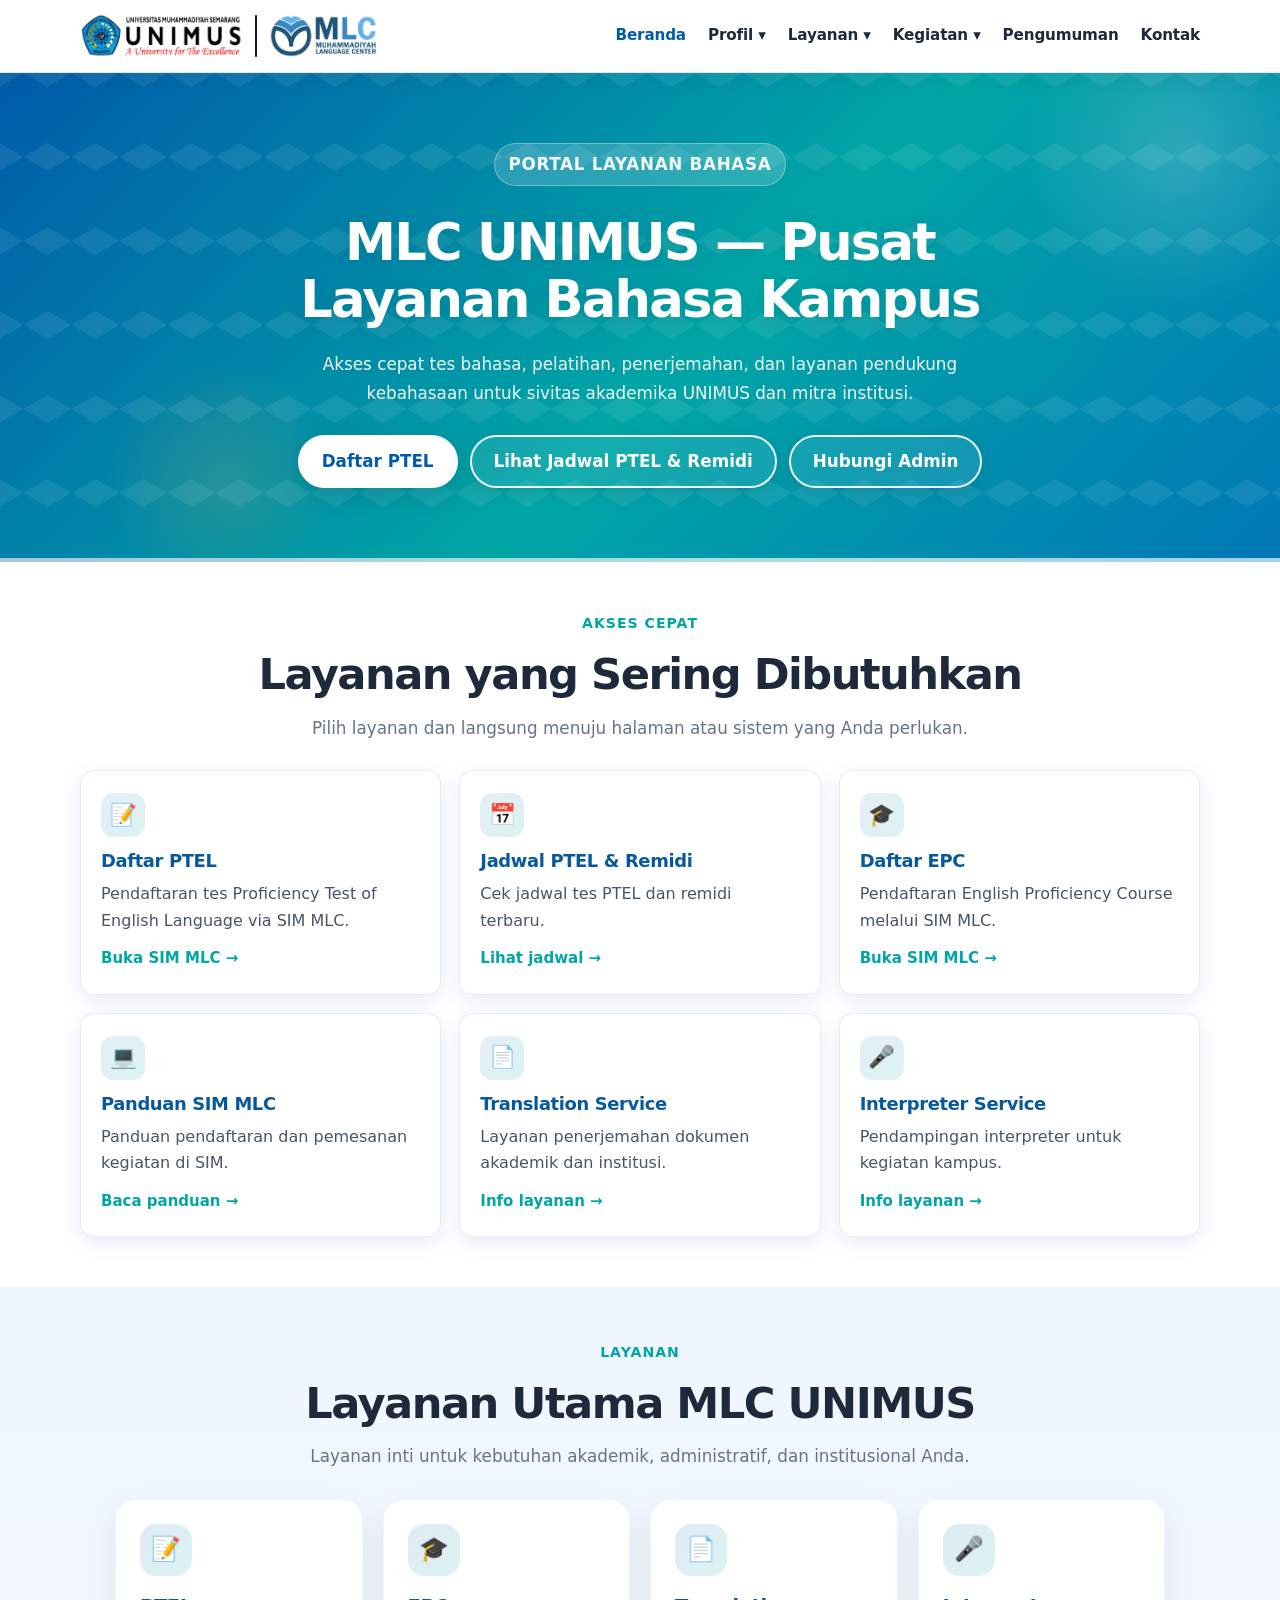
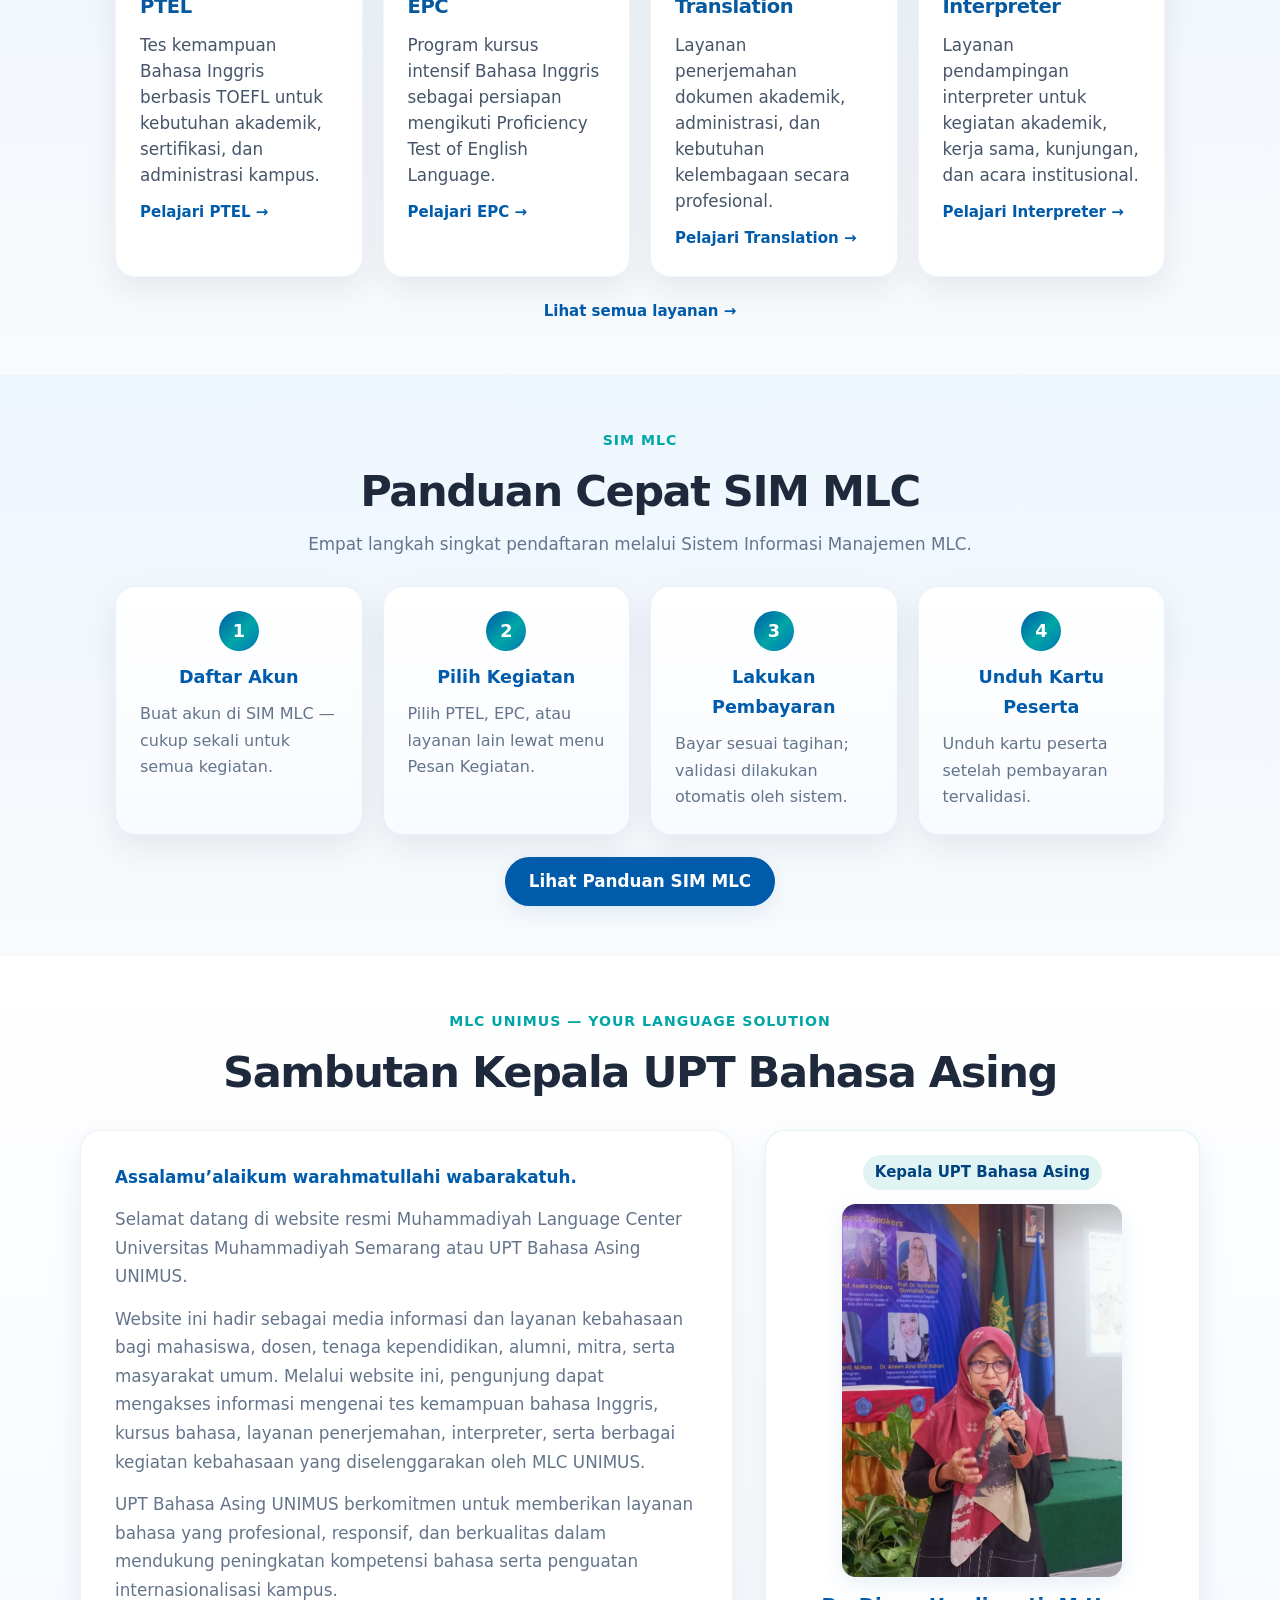
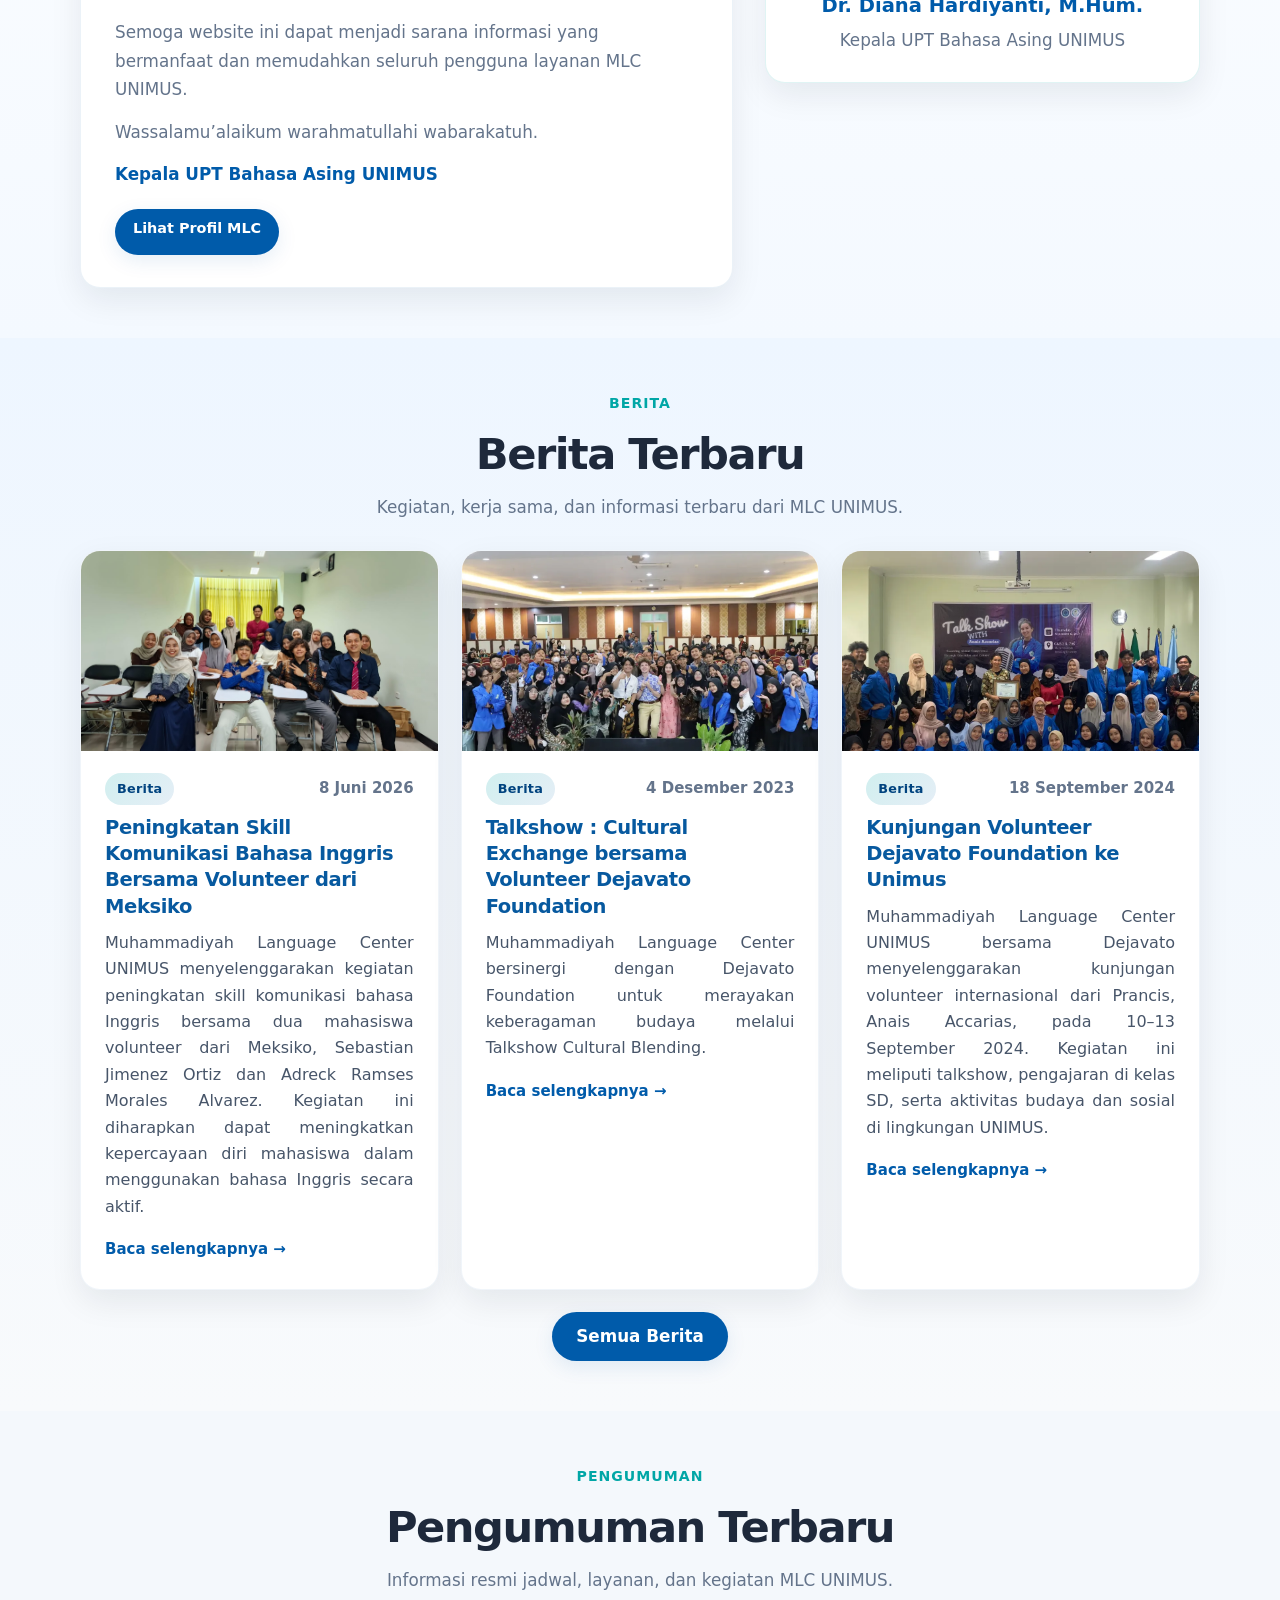
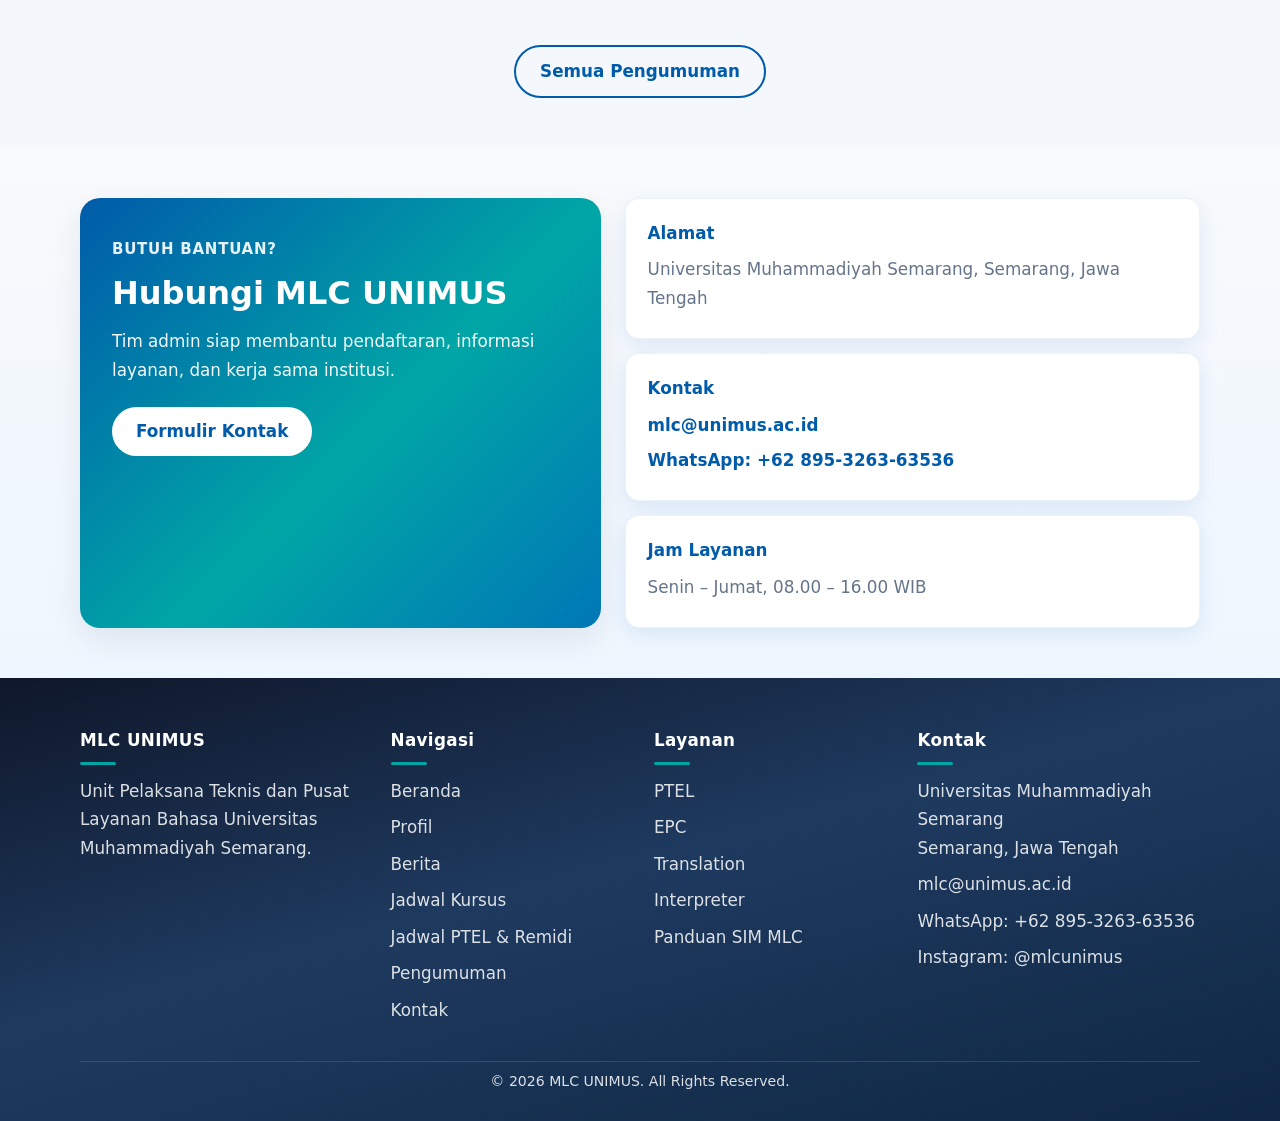
==== commit 1f8fb74e: "SOTK" ====
--- a/index.html
+++ b/index.html
@@ -35,7 +35,7 @@
 
     <section class="section-quick-access">
       <div class="container">
-        <div class="section-title section-title-left">
+        <div class="section-title section-title-center">
           <span>Akses Cepat</span>
           <h2>Layanan yang Sering Dibutuhkan</h2>
           <p>Pilih layanan dan langsung menuju halaman atau sistem yang Anda perlukan.</p>
@@ -183,21 +183,48 @@
       </div>
     </section>
 
-    <section class="section-welcome section-welcome-compact">
-      <div class="container">
-        <div class="welcome-card">
-          <div class="welcome-card-visual">
-            <div class="welcome-avatar" aria-hidden="true">KU</div>
-          </div>
-          <div class="welcome-card-body">
-            <span class="welcome-label">Sambutan</span>
-            <h2>Sambutan Kepala UPT Bahasa Asing</h2>
-            <p>
-              MLC UNIMUS hadir sebagai pusat layanan bahasa yang mendukung kompetensi kebahasaan
-              sivitas akademika melalui layanan tes, pelatihan, penerjemahan, dan interpreter yang
-              profesional serta adaptif.
-            </p>
+    <section class="welcome-leader-section">
+      <div class="container">
+        <div class="section-title section-title-center">
+          <span>MLC UNIMUS — Your Language Solution</span>
+          <h2>Sambutan Kepala UPT Bahasa Asing</h2>
+        </div>
+
+        <div class="welcome-leader-grid">
+          <div class="leader-message-card">
+            <p>Assalamu&rsquo;alaikum warahmatullahi wabarakatuh.</p>
+            <p>
+              Selamat datang di website resmi Muhammadiyah Language Center Universitas Muhammadiyah
+              Semarang atau UPT Bahasa Asing UNIMUS.
+            </p>
+            <p>
+              Website ini hadir sebagai media informasi dan layanan kebahasaan bagi mahasiswa, dosen,
+              tenaga kependidikan, alumni, mitra, serta masyarakat umum. Melalui website ini, pengunjung
+              dapat mengakses informasi mengenai tes kemampuan bahasa Inggris, kursus bahasa, layanan
+              penerjemahan, interpreter, serta berbagai kegiatan kebahasaan yang diselenggarakan oleh
+              MLC UNIMUS.
+            </p>
+            <p>
+              UPT Bahasa Asing UNIMUS berkomitmen untuk memberikan layanan bahasa yang profesional,
+              responsif, dan berkualitas dalam mendukung peningkatan kompetensi bahasa serta penguatan
+              internasionalisasi kampus.
+            </p>
+            <p>
+              Semoga website ini dapat menjadi sarana informasi yang bermanfaat dan memudahkan seluruh
+              pengguna layanan MLC UNIMUS.
+            </p>
+            <p>Wassalamu&rsquo;alaikum warahmatullahi wabarakatuh.</p>
+            <p class="leader-sign">Kepala UPT Bahasa Asing UNIMUS</p>
             <a href="profil.html" class="btn btn-sm btn-solid-primary">Lihat Profil MLC</a>
+          </div>
+
+          <div class="leader-photo-card">
+            <span class="leader-photo-label">Kepala UPT Bahasa Asing</span>
+            <div class="leader-photo-wrap">
+              <img src="images/upt.jpg" alt="Foto Kepala UPT Bahasa Asing UNIMUS">
+            </div>
+            <h3>Dr. Diana Hardiyanti, M.Hum.</h3>
+            <p>Kepala UPT Bahasa Asing UNIMUS</p>
           </div>
         </div>
       </div>
--- a/styles.css
+++ b/styles.css
@@ -4404,4 +4404,724 @@
     font-weight: 600 !important;
     color: #475569 !important;
   }
-}+}
+
+/* ===== Translation Service Page ===== */
+
+.translation-page section {
+  scroll-margin-top: 88px;
+}
+
+.translation-intro {
+  padding: 56px 0 48px;
+}
+
+.translation-intro-text h2 {
+  color: var(--primary);
+  font-size: clamp(1.5rem, 3vw, 2rem);
+  margin: 8px 0 16px;
+  line-height: var(--leading-tight);
+}
+
+.translation-intro-text p {
+  font-size: var(--text-md);
+  line-height: var(--leading-body);
+  color: var(--muted);
+  text-align: left;
+}
+
+.section-eyebrow {
+  display: inline-block;
+  color: var(--secondary);
+  font-weight: 800;
+  font-size: var(--text-sm);
+  text-transform: uppercase;
+  letter-spacing: 0.05em;
+}
+
+.service-side-image {
+  border-radius: var(--radius);
+  overflow: hidden;
+  box-shadow: var(--shadow);
+  border: 1px solid rgba(0, 91, 170, 0.08);
+  background: var(--white);
+}
+
+.service-side-image img {
+  width: 100%;
+  height: auto;
+  display: block;
+}
+
+.translation-section {
+  padding: 56px 0;
+}
+
+.price-table-wrap {
+  overflow-x: auto;
+  -webkit-overflow-scrolling: touch;
+  background: var(--white);
+  border-radius: var(--radius);
+  box-shadow: var(--shadow);
+  border: 1px solid rgba(0, 91, 170, 0.08);
+}
+
+.price-table {
+  width: 100%;
+  min-width: 640px;
+  border-collapse: collapse;
+  font-size: var(--text-md);
+}
+
+.price-table th,
+.price-table td {
+  padding: 16px 18px;
+  text-align: left;
+  border-bottom: 1px solid #e8eef5;
+  vertical-align: top;
+  line-height: var(--leading-body);
+}
+
+.price-table th {
+  background: var(--gradient-brand);
+  color: var(--white);
+  font-weight: 700;
+  font-size: 0.98rem;
+  white-space: nowrap;
+}
+
+.price-table tbody tr:hover {
+  background: #f8fbff;
+}
+
+.price-table td:first-child {
+  font-weight: 700;
+  color: var(--primary);
+  width: 48px;
+}
+
+.price-table td:nth-child(3),
+.price-table td:nth-child(4),
+.price-table td:nth-child(5) {
+  white-space: nowrap;
+}
+
+.translation-notes {
+  margin-top: 24px;
+}
+
+.translation-notes ul {
+  margin: 10px 0 0 20px;
+  color: #0c4a6e;
+}
+
+.translation-notes li {
+  margin-bottom: 10px;
+  font-size: var(--text-md);
+  line-height: var(--leading-body);
+}
+
+.format-spec-grid {
+  display: grid;
+  grid-template-columns: repeat(3, 1fr);
+  gap: 16px;
+}
+
+.format-spec-card {
+  background: var(--white);
+  border-radius: var(--radius-sm);
+  padding: 22px 20px;
+  box-shadow: var(--shadow-soft);
+  border: 1px solid rgba(0, 91, 170, 0.08);
+  text-align: left;
+}
+
+.format-spec-card strong {
+  display: block;
+  color: var(--primary);
+  font-size: var(--text-sm);
+  text-transform: uppercase;
+  letter-spacing: 0.04em;
+  margin-bottom: 8px;
+}
+
+.format-spec-card span {
+  color: var(--dark);
+  font-size: var(--text-md);
+  font-weight: 600;
+  line-height: var(--leading-body);
+}
+
+.format-spec-wide {
+  grid-column: 1 / -1;
+}
+
+.translation-format-note {
+  margin-top: 18px;
+  padding: 16px 20px;
+  background: rgba(0, 166, 166, 0.08);
+  border-radius: var(--radius-sm);
+  border-left: 4px solid var(--secondary);
+  color: var(--dark);
+  font-size: var(--text-md);
+  line-height: var(--leading-body);
+  text-align: left;
+}
+
+.step-cards-6 {
+  grid-template-columns: repeat(3, 1fr);
+}
+
+.step-cards-6 .step-card p {
+  font-size: var(--text-md);
+  line-height: var(--leading-body);
+  text-align: center;
+}
+
+.step-cards-6 .step-card p a {
+  color: var(--primary);
+  font-weight: 700;
+}
+
+.procedure-list {
+  list-style: none;
+  counter-reset: procedure;
+  display: grid;
+  gap: 14px;
+  max-width: 900px;
+  margin: 0 auto;
+  padding: 0;
+}
+
+.procedure-list li {
+  counter-increment: procedure;
+  position: relative;
+  padding: 20px 22px 20px 64px;
+  background: var(--white);
+  border-radius: var(--radius-sm);
+  box-shadow: var(--shadow-soft);
+  border: 1px solid rgba(0, 91, 170, 0.08);
+  font-size: var(--text-md);
+  line-height: var(--leading-body);
+  color: var(--muted);
+  text-align: left;
+  transition: transform 0.2s ease, box-shadow 0.2s ease;
+}
+
+.procedure-list li:hover {
+  transform: translateY(-2px);
+  box-shadow: 0 12px 28px rgba(0, 91, 170, 0.1);
+}
+
+.procedure-list li::before {
+  content: counter(procedure);
+  position: absolute;
+  left: 20px;
+  top: 20px;
+  width: 34px;
+  height: 34px;
+  border-radius: 50%;
+  background: var(--gradient-brand);
+  color: var(--white);
+  font-weight: 800;
+  font-size: 0.95rem;
+  display: grid;
+  place-items: center;
+}
+
+.procedure-list a {
+  color: var(--primary);
+  font-weight: 700;
+}
+
+.service-notes-grid {
+  display: grid;
+  grid-template-columns: repeat(2, 1fr);
+  gap: 18px;
+}
+
+.service-note-card {
+  background: var(--white);
+  border-radius: var(--radius-sm);
+  padding: 24px 22px;
+  box-shadow: var(--shadow-soft);
+  border: 1px solid rgba(0, 91, 170, 0.08);
+  text-align: left;
+  transition: transform 0.25s ease, box-shadow 0.25s ease;
+}
+
+.service-note-card:hover {
+  transform: translateY(-4px);
+  box-shadow: 0 14px 32px rgba(0, 91, 170, 0.12);
+}
+
+.service-note-icon {
+  display: inline-grid;
+  place-items: center;
+  width: 44px;
+  height: 44px;
+  border-radius: 12px;
+  background: linear-gradient(135deg, rgba(0, 91, 170, 0.1), rgba(0, 166, 166, 0.14));
+  font-size: 1.3rem;
+  margin-bottom: 12px;
+}
+
+.service-note-card h3 {
+  color: var(--primary);
+  font-size: var(--text-card-title);
+  margin-bottom: 8px;
+  line-height: var(--leading-tight);
+}
+
+.service-note-card p {
+  color: var(--muted);
+  font-size: var(--text-md);
+  line-height: var(--leading-body);
+  margin: 0;
+  text-align: left;
+}
+
+.translation-cta-section {
+  padding-bottom: 72px;
+}
+
+.cta-box-actions .cta-box-buttons {
+  display: flex;
+  flex-wrap: wrap;
+  justify-content: center;
+  gap: 12px;
+}
+
+.cta-box-actions .cta-box-buttons .btn {
+  min-width: 160px;
+}
+
+@media (max-width: 900px) {
+  .format-spec-grid {
+    grid-template-columns: repeat(2, 1fr);
+  }
+
+  .step-cards-6 {
+    grid-template-columns: repeat(2, 1fr);
+  }
+
+  .translation-intro .two-col {
+    grid-template-columns: 1fr;
+  }
+
+  .service-side-image {
+    max-width: 520px;
+    margin: 0 auto;
+  }
+}
+
+@media (max-width: 640px) {
+  .format-spec-grid,
+  .step-cards-6,
+  .service-notes-grid {
+    grid-template-columns: 1fr;
+  }
+
+  .format-spec-wide {
+    grid-column: auto;
+  }
+
+  .cta-box-actions .cta-box-buttons {
+    flex-direction: column;
+    align-items: stretch;
+  }
+
+  .cta-box-actions .cta-box-buttons .btn {
+    width: 100%;
+    min-width: 0;
+  }
+
+  .price-table th,
+  .price-table td {
+    padding: 12px 14px;
+    font-size: 0.95rem;
+  }
+
+  .procedure-list li {
+    padding: 18px 16px 18px 58px;
+  }
+
+  .procedure-list li::before {
+    left: 16px;
+    top: 18px;
+    width: 30px;
+    height: 30px;
+    font-size: 0.85rem;
+  }
+}
+
+/* ===== Sambutan Kepala UPT & Struktur Organisasi ===== */
+
+.welcome-leader-section {
+  padding: 56px 0 64px;
+  background: linear-gradient(180deg, #fff 0%, #f4f9ff 100%);
+}
+
+.welcome-leader-section .section-title-left span {
+  color: var(--secondary);
+  font-weight: 800;
+  font-size: var(--text-sm);
+  text-transform: none;
+  letter-spacing: 0.02em;
+}
+
+.welcome-leader-grid {
+  display: grid;
+  grid-template-columns: 1.2fr 0.8fr;
+  gap: 32px;
+  align-items: start;
+}
+
+.leader-message-card {
+  background: var(--white);
+  border-radius: var(--radius);
+  padding: 32px 34px;
+  box-shadow: var(--shadow);
+  border: 1px solid rgba(0, 91, 170, 0.08);
+  text-align: left;
+}
+
+.leader-message-card p {
+  color: var(--muted);
+  font-size: var(--text-md);
+  line-height: var(--leading-body);
+  margin-bottom: 14px;
+  text-align: left;
+}
+
+.leader-message-card p:first-child {
+  color: var(--primary);
+  font-weight: 700;
+}
+
+.leader-sign {
+  color: var(--primary) !important;
+  font-weight: 700 !important;
+  margin-top: 8px !important;
+  margin-bottom: 20px !important;
+}
+
+.leader-photo-card {
+  background: var(--white);
+  border-radius: var(--radius);
+  padding: 24px 22px 28px;
+  box-shadow: var(--shadow);
+  border: 1px solid rgba(0, 166, 166, 0.12);
+  text-align: center;
+  position: sticky;
+  top: 96px;
+}
+
+.leader-photo-label {
+  display: inline-block;
+  margin-bottom: 14px;
+  padding: 5px 12px;
+  border-radius: 999px;
+  background: rgba(0, 166, 166, 0.12);
+  color: var(--primary-dark);
+  font-size: var(--text-sm);
+  font-weight: 700;
+}
+
+.leader-photo-wrap {
+  width: 100%;
+  max-width: 280px;
+  margin: 0 auto 16px;
+  aspect-ratio: 3 / 4;
+  border-radius: var(--radius-sm);
+  overflow: hidden;
+  background: linear-gradient(145deg, #e8f4fc, #d4f0f0);
+  box-shadow: var(--shadow-soft);
+}
+
+.leader-photo-wrap img {
+  width: 100%;
+  height: 100%;
+  object-fit: cover;
+  display: block;
+}
+
+.leader-photo-card h3 {
+  color: var(--primary);
+  font-size: var(--text-card-title);
+  margin-bottom: 6px;
+  line-height: var(--leading-tight);
+}
+
+.leader-photo-card > p {
+  color: var(--muted);
+  font-size: var(--text-md);
+  line-height: var(--leading-body);
+  margin: 0;
+}
+
+.org-modern-section {
+  padding-bottom: 64px;
+}
+
+.org-modern-chart {
+  display: flex;
+  flex-direction: column;
+  align-items: center;
+  gap: 0;
+  max-width: 1120px;
+  margin: 0 auto;
+}
+
+.org-level {
+  width: 100%;
+  display: flex;
+  justify-content: center;
+}
+
+.org-connector {
+  width: 2px;
+  height: 34px;
+  background: linear-gradient(180deg, rgba(0, 166, 166, 0.95), rgba(0, 91, 170, 0.55));
+  margin: 6px auto;
+  border-radius: 999px;
+  opacity: 0.78;
+}
+
+.org-connector-branch {
+  position: relative;
+  width: min(92%, 980px);
+  height: 2px;
+  background: rgba(0, 166, 166, 0.34);
+  margin: 10px auto 14px;
+}
+
+.org-connector-branch::after {
+  content: "";
+  position: absolute;
+  left: 50%;
+  top: 0;
+  width: 2px;
+  height: 24px;
+  transform: translateX(-50%);
+  background: rgba(0, 166, 166, 0.35);
+}
+
+.org-person-card {
+  background: var(--white);
+  border-radius: var(--radius-sm);
+  padding: 26px 22px;
+  box-shadow: var(--shadow-soft);
+  border: 1px solid rgba(0, 91, 170, 0.08);
+  text-align: center;
+  max-width: 360px;
+  width: 100%;
+  transition: transform 0.25s ease, box-shadow 0.25s ease;
+}
+
+.org-person-card:hover {
+  transform: translateY(-4px);
+  box-shadow: 0 14px 32px rgba(0, 91, 170, 0.12);
+}
+
+.org-person-lead {
+  border-top: 4px solid var(--primary);
+  max-width: 420px;
+}
+
+.org-person-head {
+  border-top: 4px solid var(--secondary);
+  max-width: 420px;
+  background: linear-gradient(180deg, #fff 0%, #f0f9ff 100%);
+}
+
+.org-person-staff {
+  max-width: 420px;
+  border: 1px dashed rgba(0, 91, 170, 0.2);
+  background: #f8fafc;
+}
+
+.org-avatar {
+  width: 84px;
+  height: 84px;
+  margin: 0 auto 16px;
+  border-radius: 50%;
+  overflow: hidden;
+  background: linear-gradient(135deg, rgba(0, 91, 170, 0.12), rgba(0, 166, 166, 0.18));
+  border: 2px solid rgba(255, 255, 255, 0.95);
+  box-shadow: var(--shadow-soft);
+}
+
+.org-person-lead .org-avatar,
+.org-person-head .org-avatar {
+  width: 92px;
+  height: 92px;
+}
+
+.org-avatar img {
+  width: 100%;
+  height: 100%;
+  /* Pastikan placeholder teks tidak terpotong di dalam avatar */
+  object-fit: contain;
+  display: block;
+}
+
+.org-person-card h3 {
+  color: var(--primary);
+  font-size: 1.14rem;
+  line-height: var(--leading-tight);
+  margin-bottom: 8px;
+}
+
+.org-person-card p {
+  color: var(--muted);
+  font-size: 0.98rem;
+  line-height: 1.6;
+  margin: 0;
+}
+
+.org-division-grid {
+  display: grid;
+  grid-template-columns: repeat(4, minmax(210px, 1fr));
+  gap: 18px;
+  width: 100%;
+}
+
+.org-division-grid .org-person-card {
+  max-width: none;
+}
+
+@media (max-width: 992px) {
+  .org-division-grid {
+    grid-template-columns: repeat(2, 1fr);
+  }
+
+  .leader-photo-card {
+    position: static;
+  }
+}
+
+@media (max-width: 768px) {
+  .welcome-leader-grid {
+    grid-template-columns: 1fr;
+    gap: 24px;
+  }
+
+  .leader-photo-card {
+    order: -1;
+    max-width: 360px;
+    margin: 0 auto;
+    width: 100%;
+  }
+
+  .leader-message-card {
+    padding: 24px 22px;
+  }
+
+  .org-division-grid {
+    grid-template-columns: 1fr;
+  }
+
+  .org-person-card {
+    max-width: 340px;
+    margin: 0 auto;
+  }
+
+  .org-connector-branch {
+    display: none;
+  }
+
+  .org-connector {
+    display: none;
+  }
+
+  .org-avatar {
+    width: 74px;
+    height: 74px;
+    margin-bottom: 14px;
+  }
+
+  .org-person-lead .org-avatar,
+  .org-person-head .org-avatar {
+    width: 80px;
+    height: 80px;
+  }
+
+  .org-person-card h3 {
+    font-size: 1.08rem;
+  }
+}
+/* ===== Fix Poster PTEL agar tidak kepotong ===== */
+
+.ptel-poster-box {
+  background: #ffffff !important;
+  border-radius: 22px !important;
+  padding: 14px !important;
+  box-shadow: 0 18px 40px rgba(15, 23, 42, 0.12) !important;
+  display: flex !important;
+  align-items: center !important;
+  justify-content: center !important;
+  width: 100% !important;
+  max-width: 560px !important;
+  height: auto !important;
+  min-height: unset !important;
+  overflow: visible !important;
+  margin: 0 auto !important;
+}
+
+.ptel-poster-box img {
+  width: 100% !important;
+  height: auto !important;
+  max-height: none !important;
+  display: block !important;
+  object-fit: contain !important;
+  object-position: center !important;
+  border-radius: 18px !important;
+}
+
+/* Matikan efek crop jika masih kena class lama */
+.ptel-poster-box,
+.ptel-poster-box img,
+.service-hero-image img,
+.service-side-image img {
+  object-fit: contain !important;
+  background-size: contain !important;
+}
+
+/* Kalau masih ada class service-hero-image yang memakai background */
+.service-hero-image {
+  background-size: contain !important;
+  background-repeat: no-repeat !important;
+  background-position: center !important;
+  min-height: 520px !important;
+  height: auto !important;
+}
+/* ===== Fix posisi poster PTEL agar sejajar dengan Tentang PTEL ===== */
+
+body[data-page="ptel"] .two-col {
+  align-items: flex-start !important;
+}
+
+body[data-page="ptel"] .ptel-poster-box {
+  align-self: flex-start !important;
+  margin-top: 0 !important;
+  background: #ffffff !important;
+  border-radius: 22px !important;
+  padding: 14px !important;
+  box-shadow: 0 18px 40px rgba(15, 23, 42, 0.12) !important;
+  display: flex !important;
+  align-items: center !important;
+  justify-content: center !important;
+  width: 100% !important;
+  max-width: 560px !important;
+  overflow: visible !important;
+}
+
+body[data-page="ptel"] .ptel-poster-box img {
+  width: 100% !important;
+  height: auto !important;
+  max-height: none !important;
+  display: block !important;
+  object-fit: contain !important;
+  border-radius: 18px !important;
+}
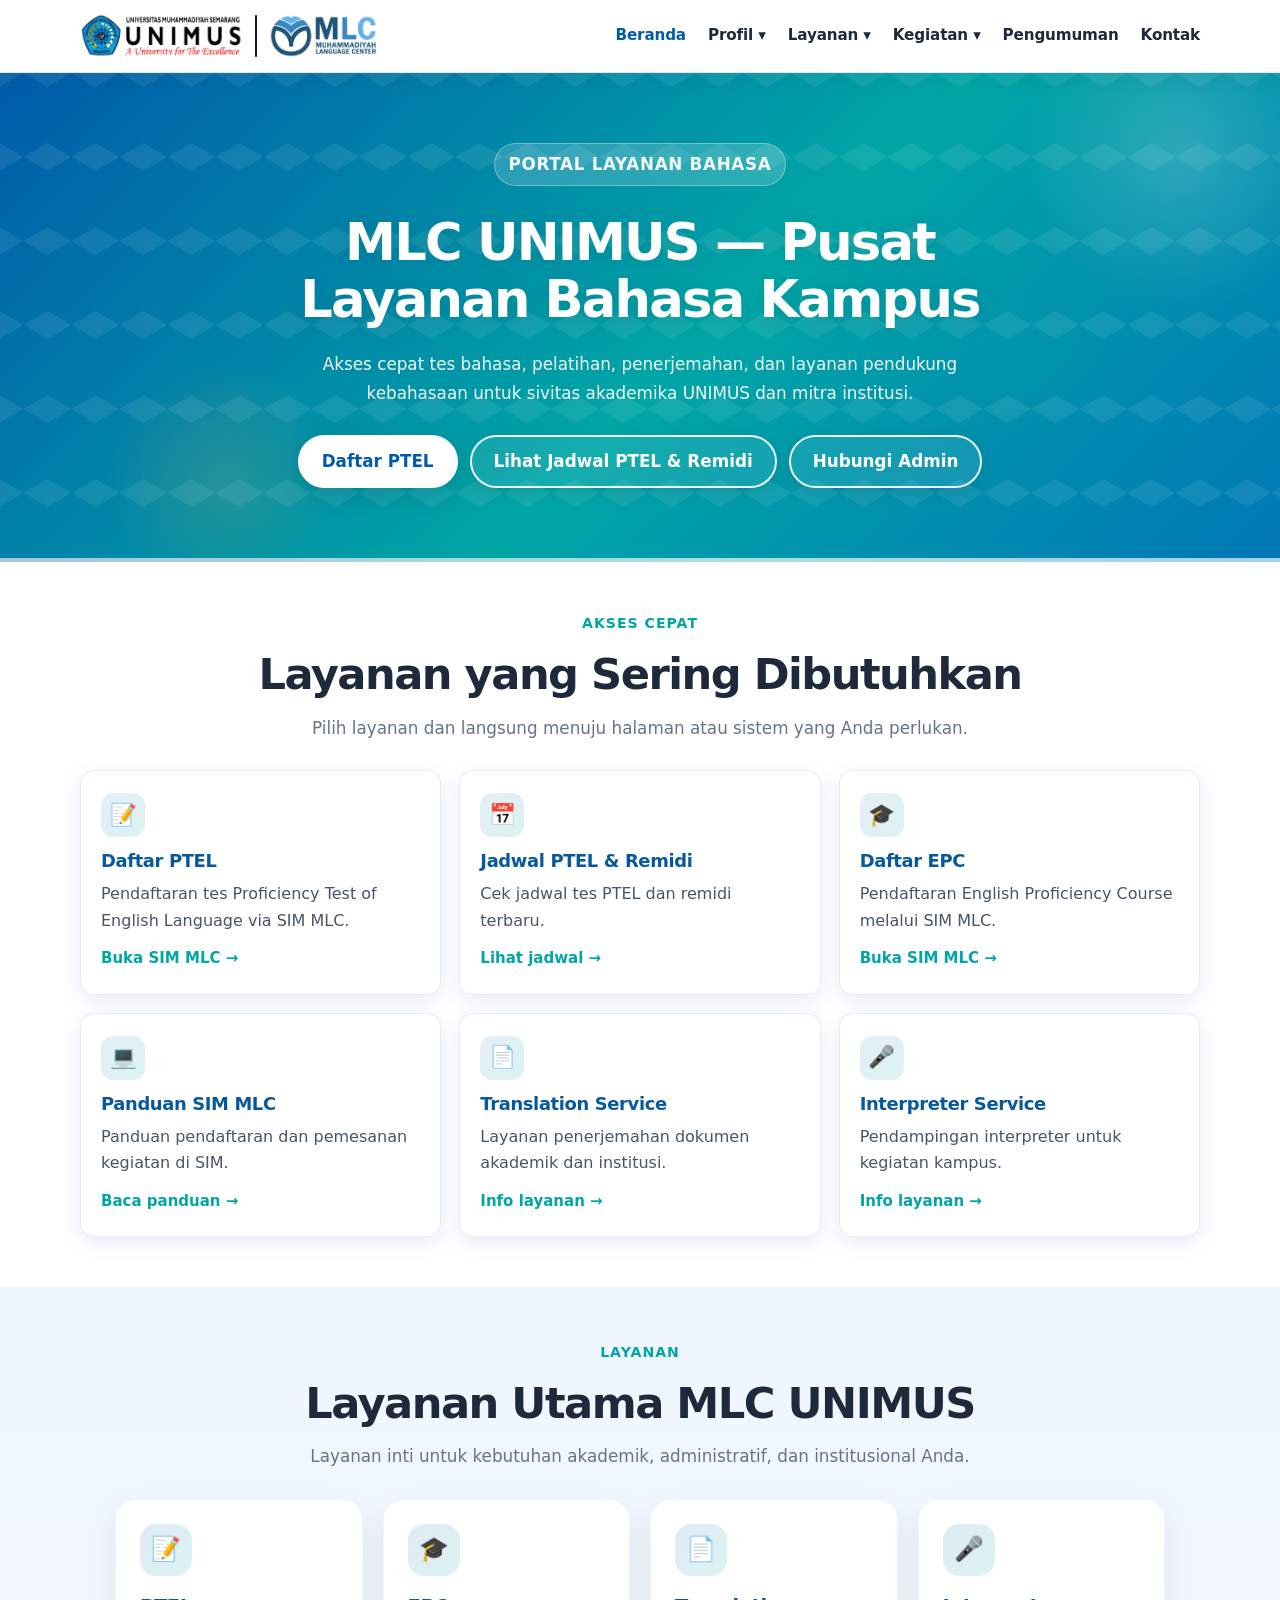
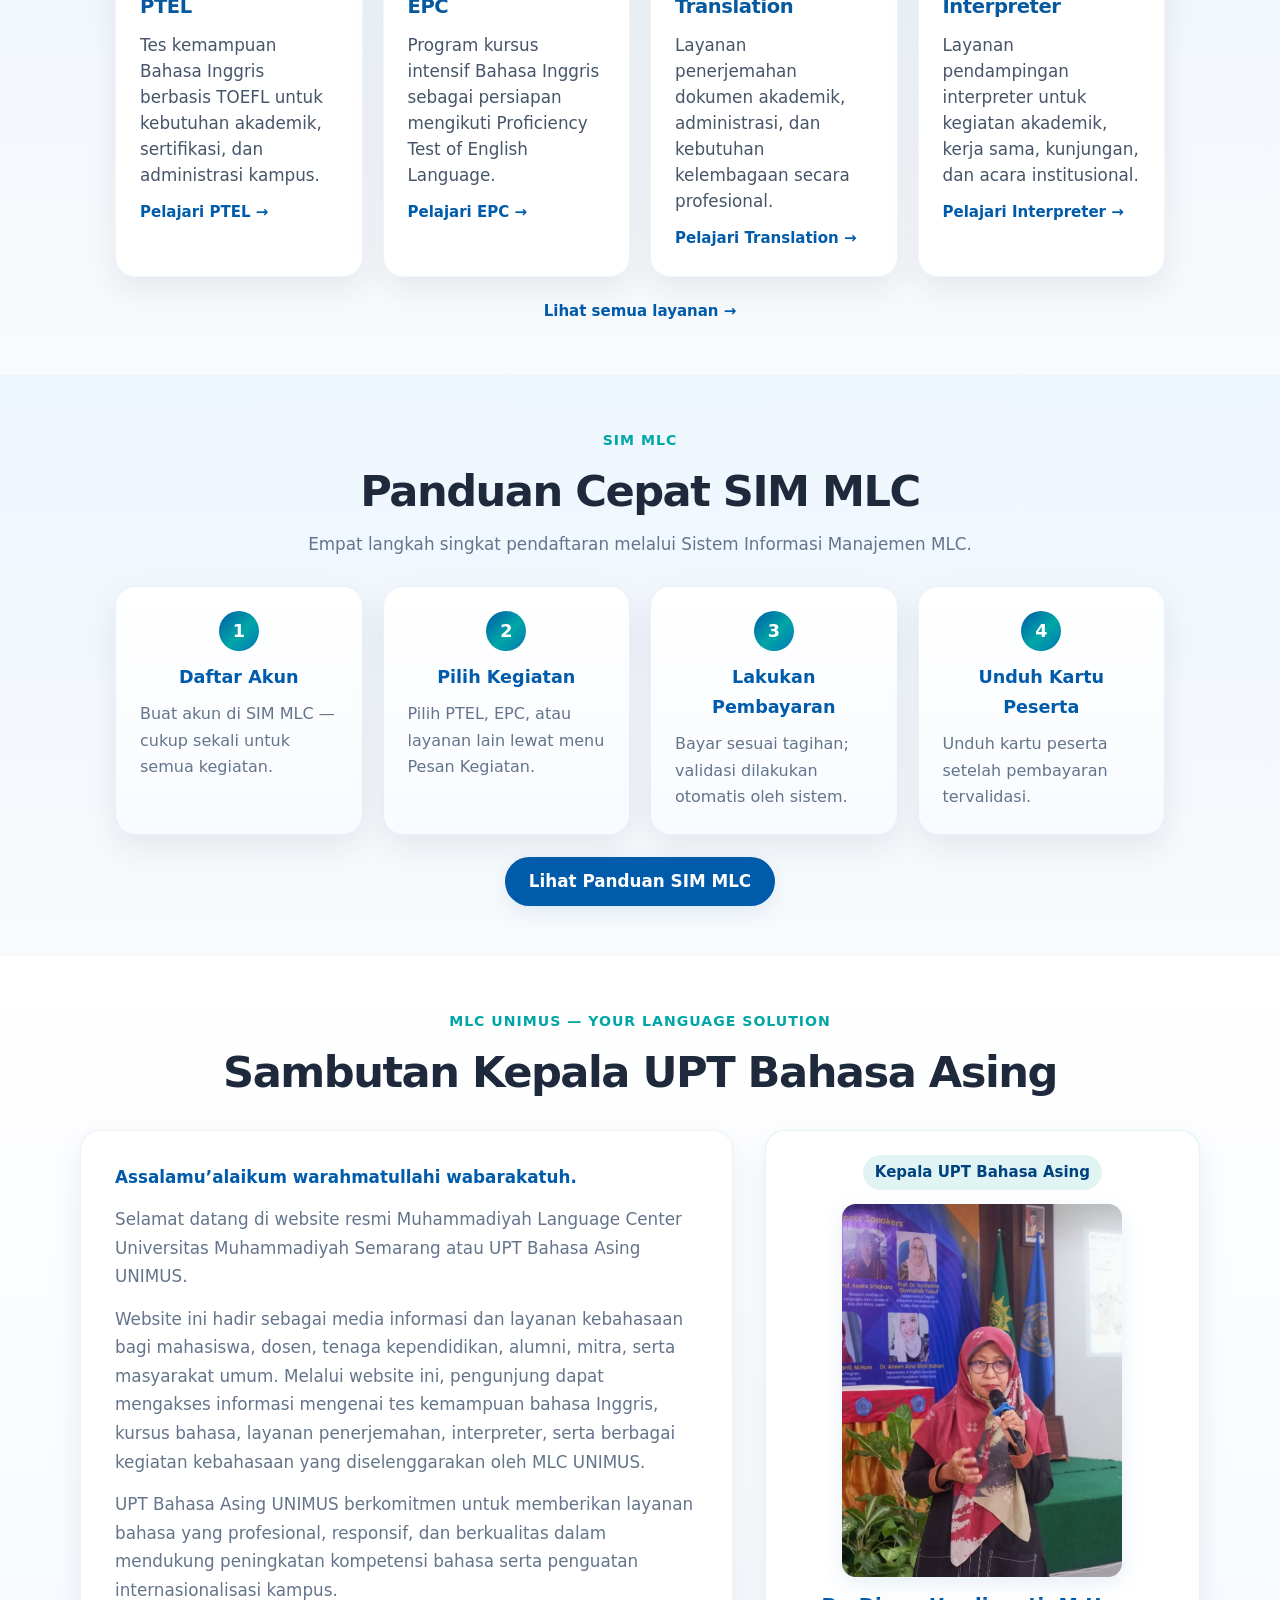
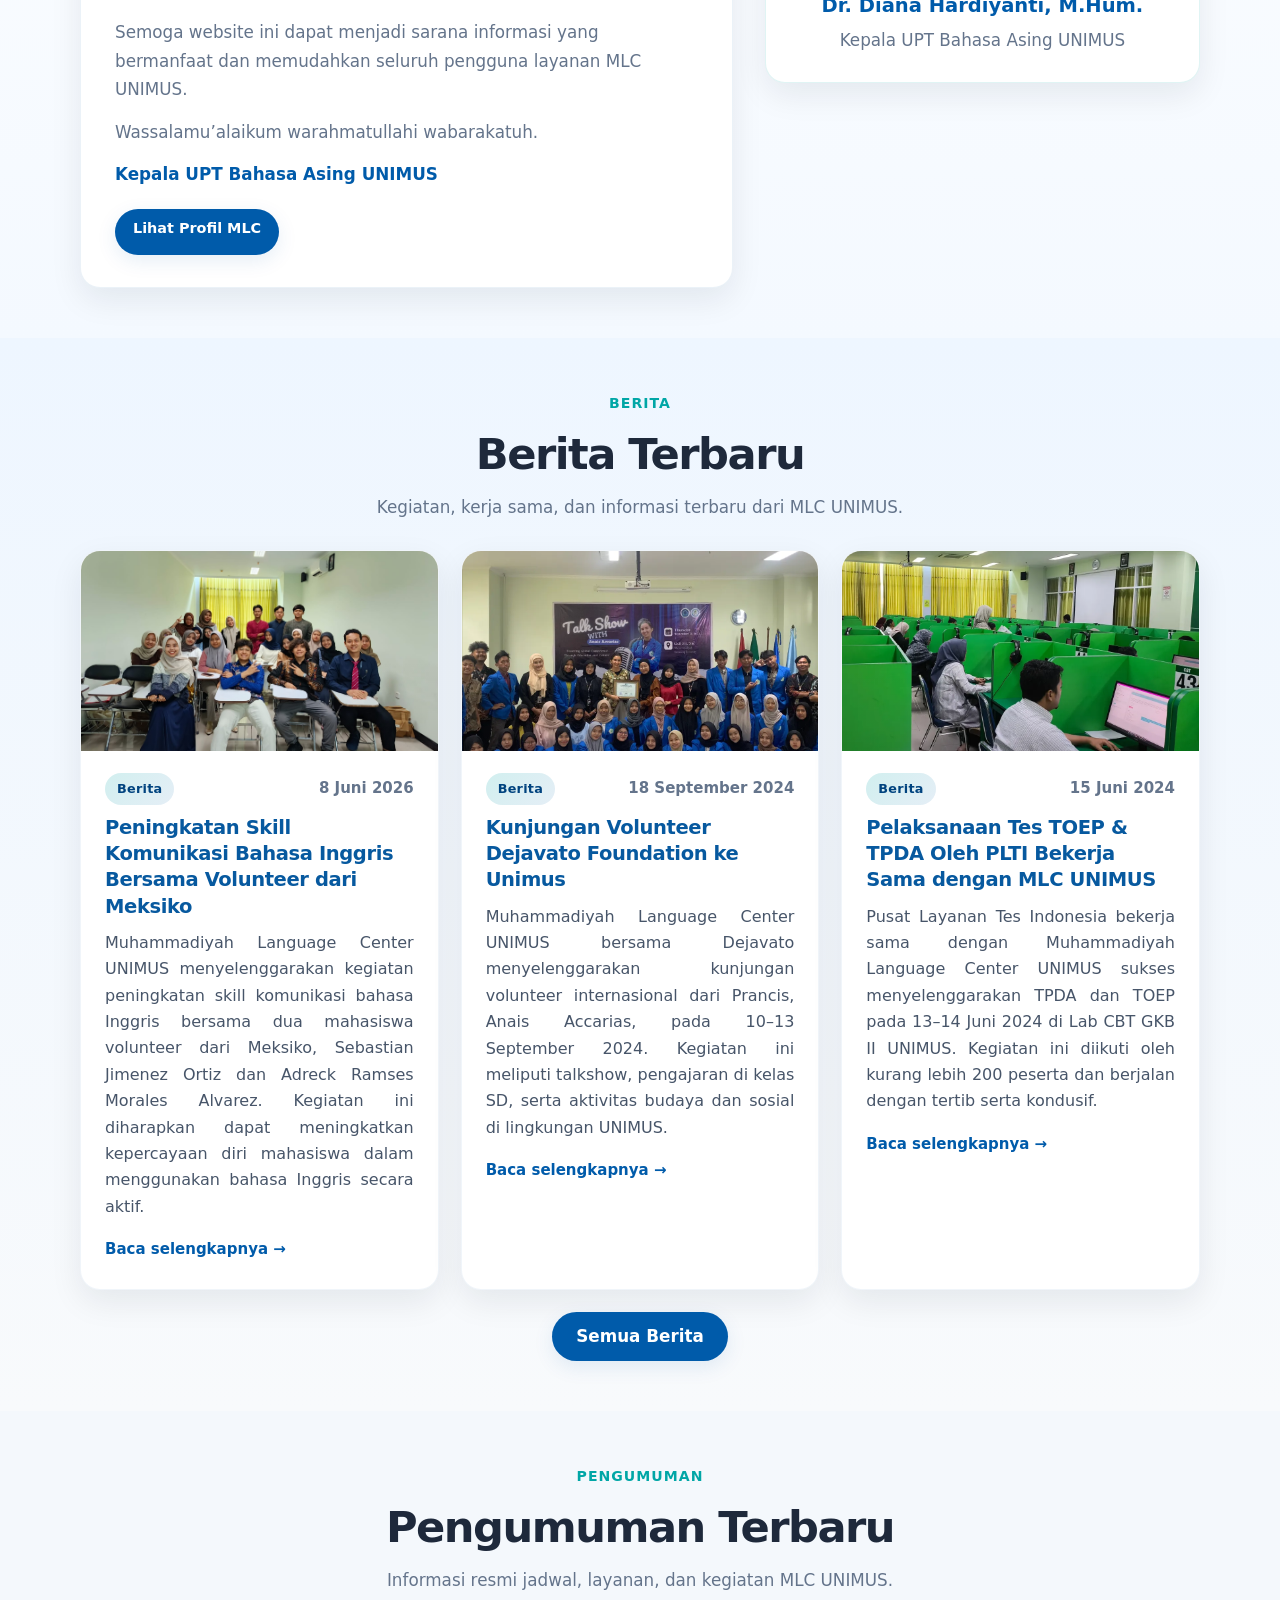
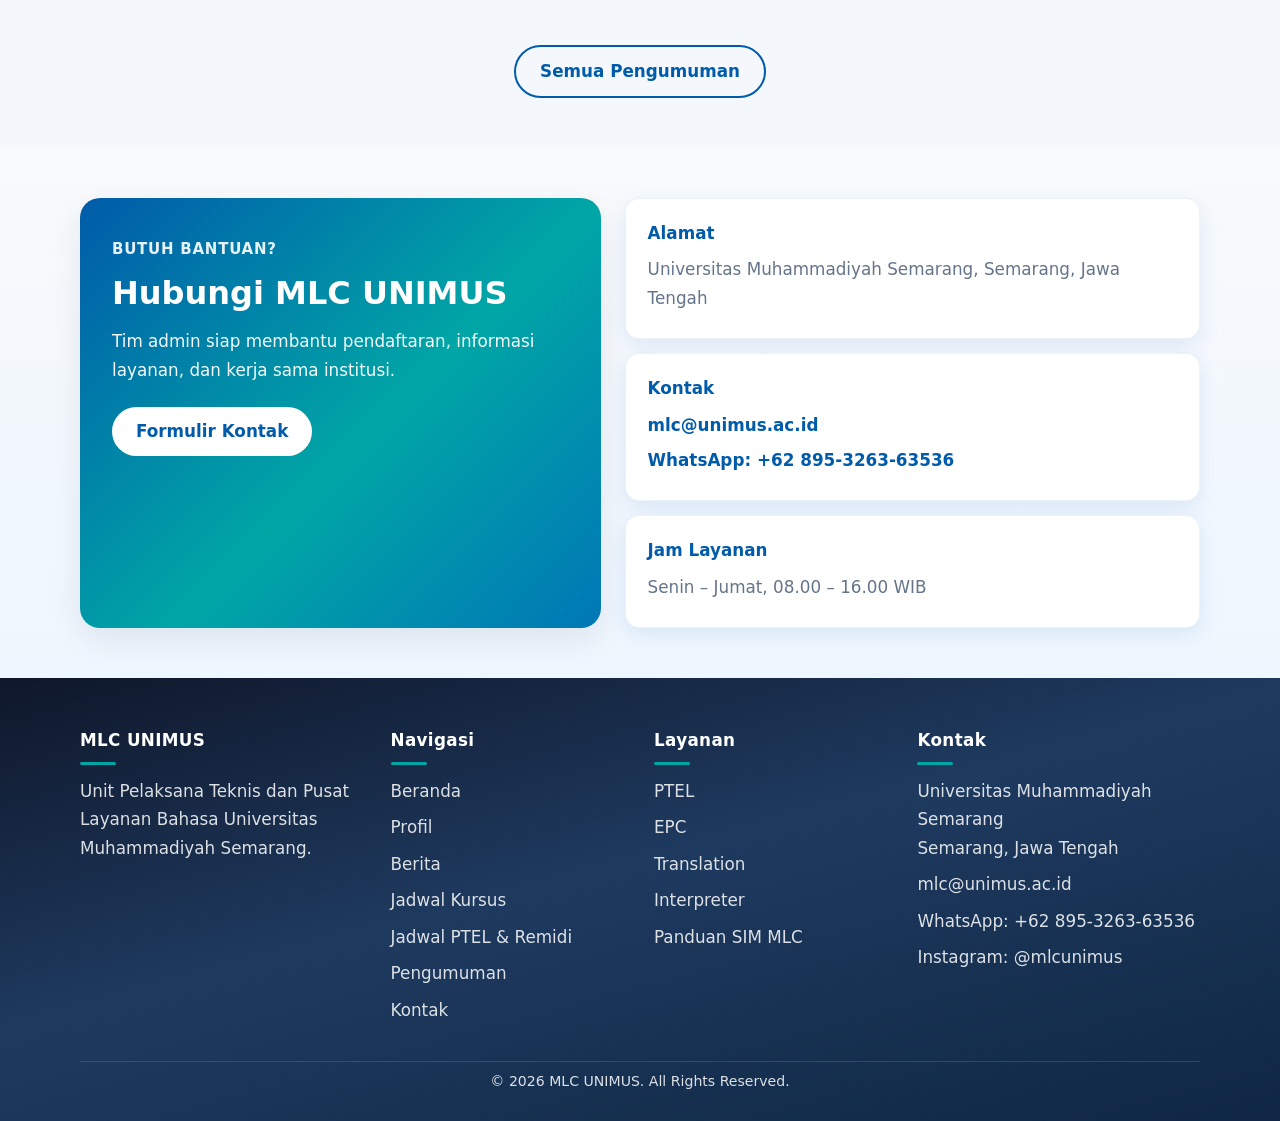
==== commit 22cf8087: "Update index.html link sim mlc" ====
--- a/index.html
+++ b/index.html
@@ -56,7 +56,7 @@
             <span class="quick-link">Lihat jadwal →</span>
           </a>
 
-          <a href="http://sim.mlc.unimus.ac.id/login" class="quick-card" target="_blank" rel="noopener">
+          <a href="http://sim.mlc.unimus.ac.id" class="quick-card" target="_blank" rel="noopener">
             <span class="quick-icon" aria-hidden="true">🎓</span>
             <h3>Daftar EPC</h3>
             <p>Pendaftaran English Proficiency Course melalui SIM MLC.</p>
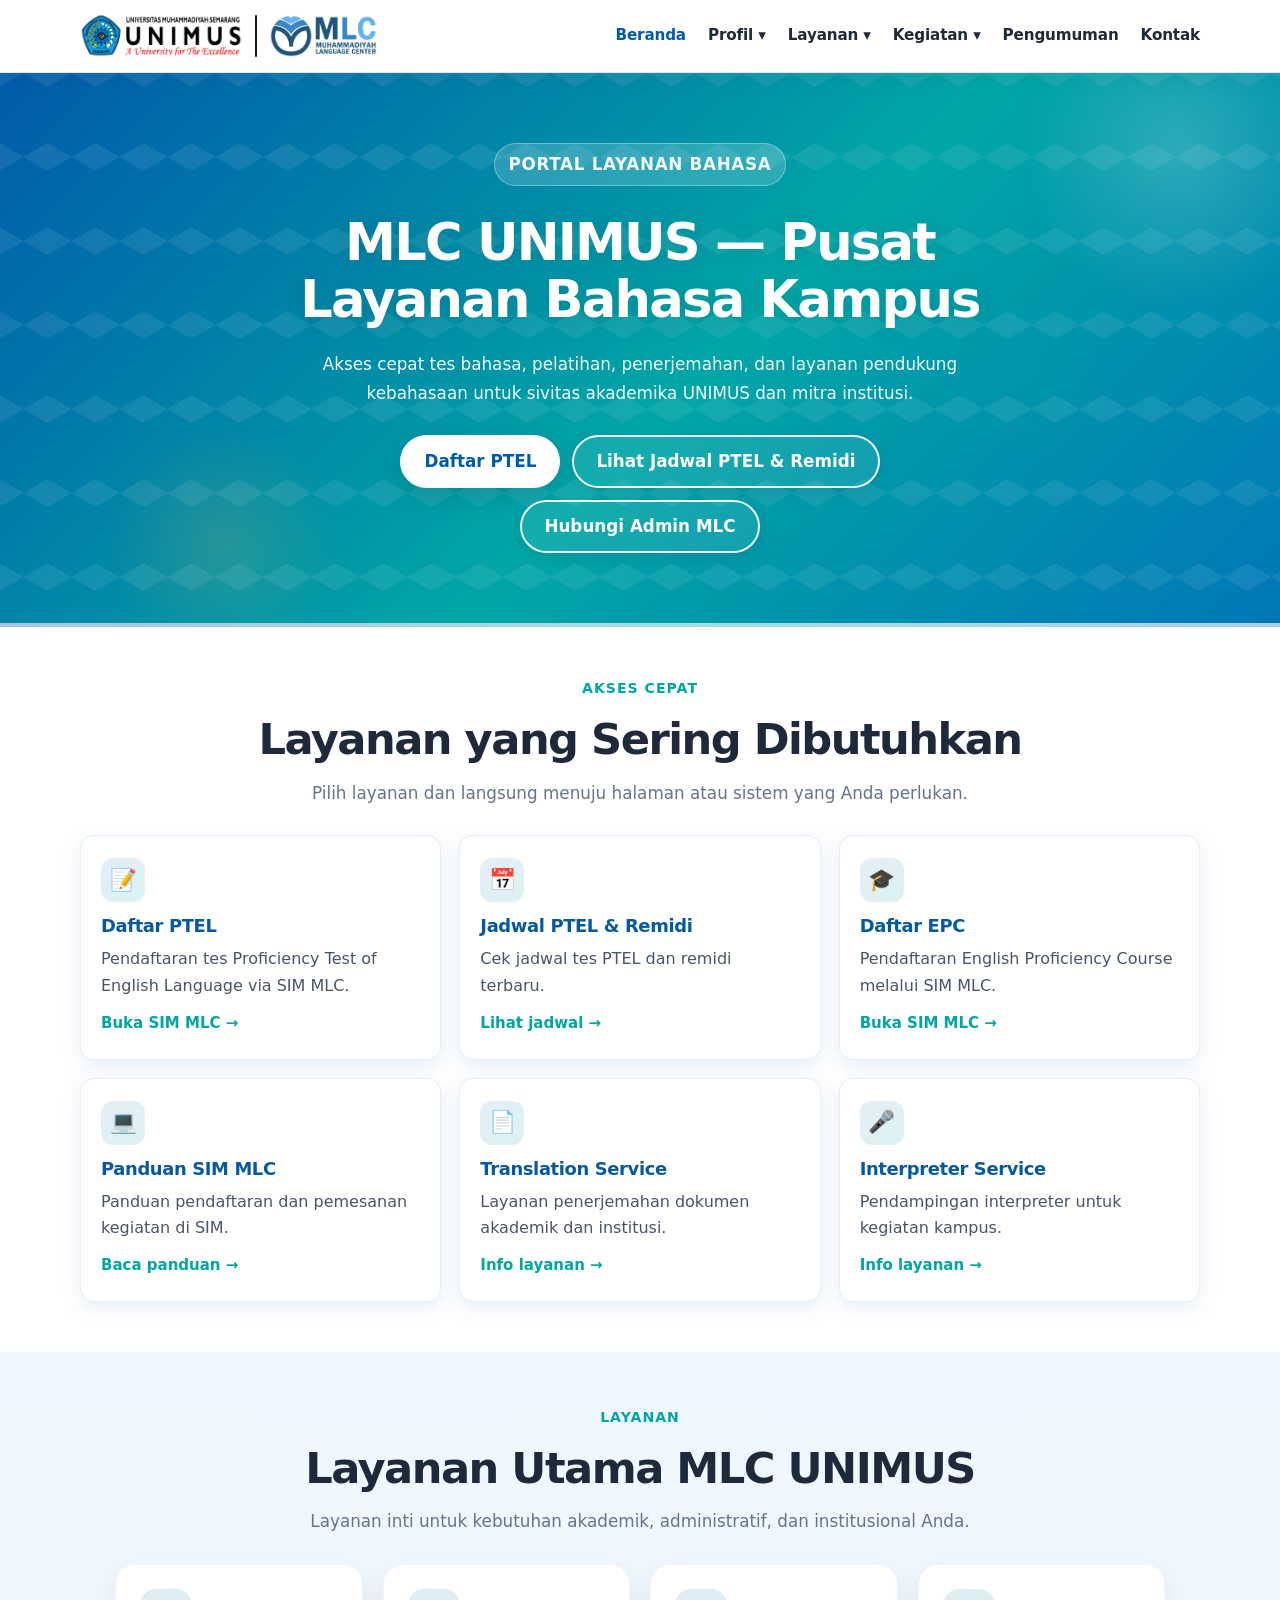
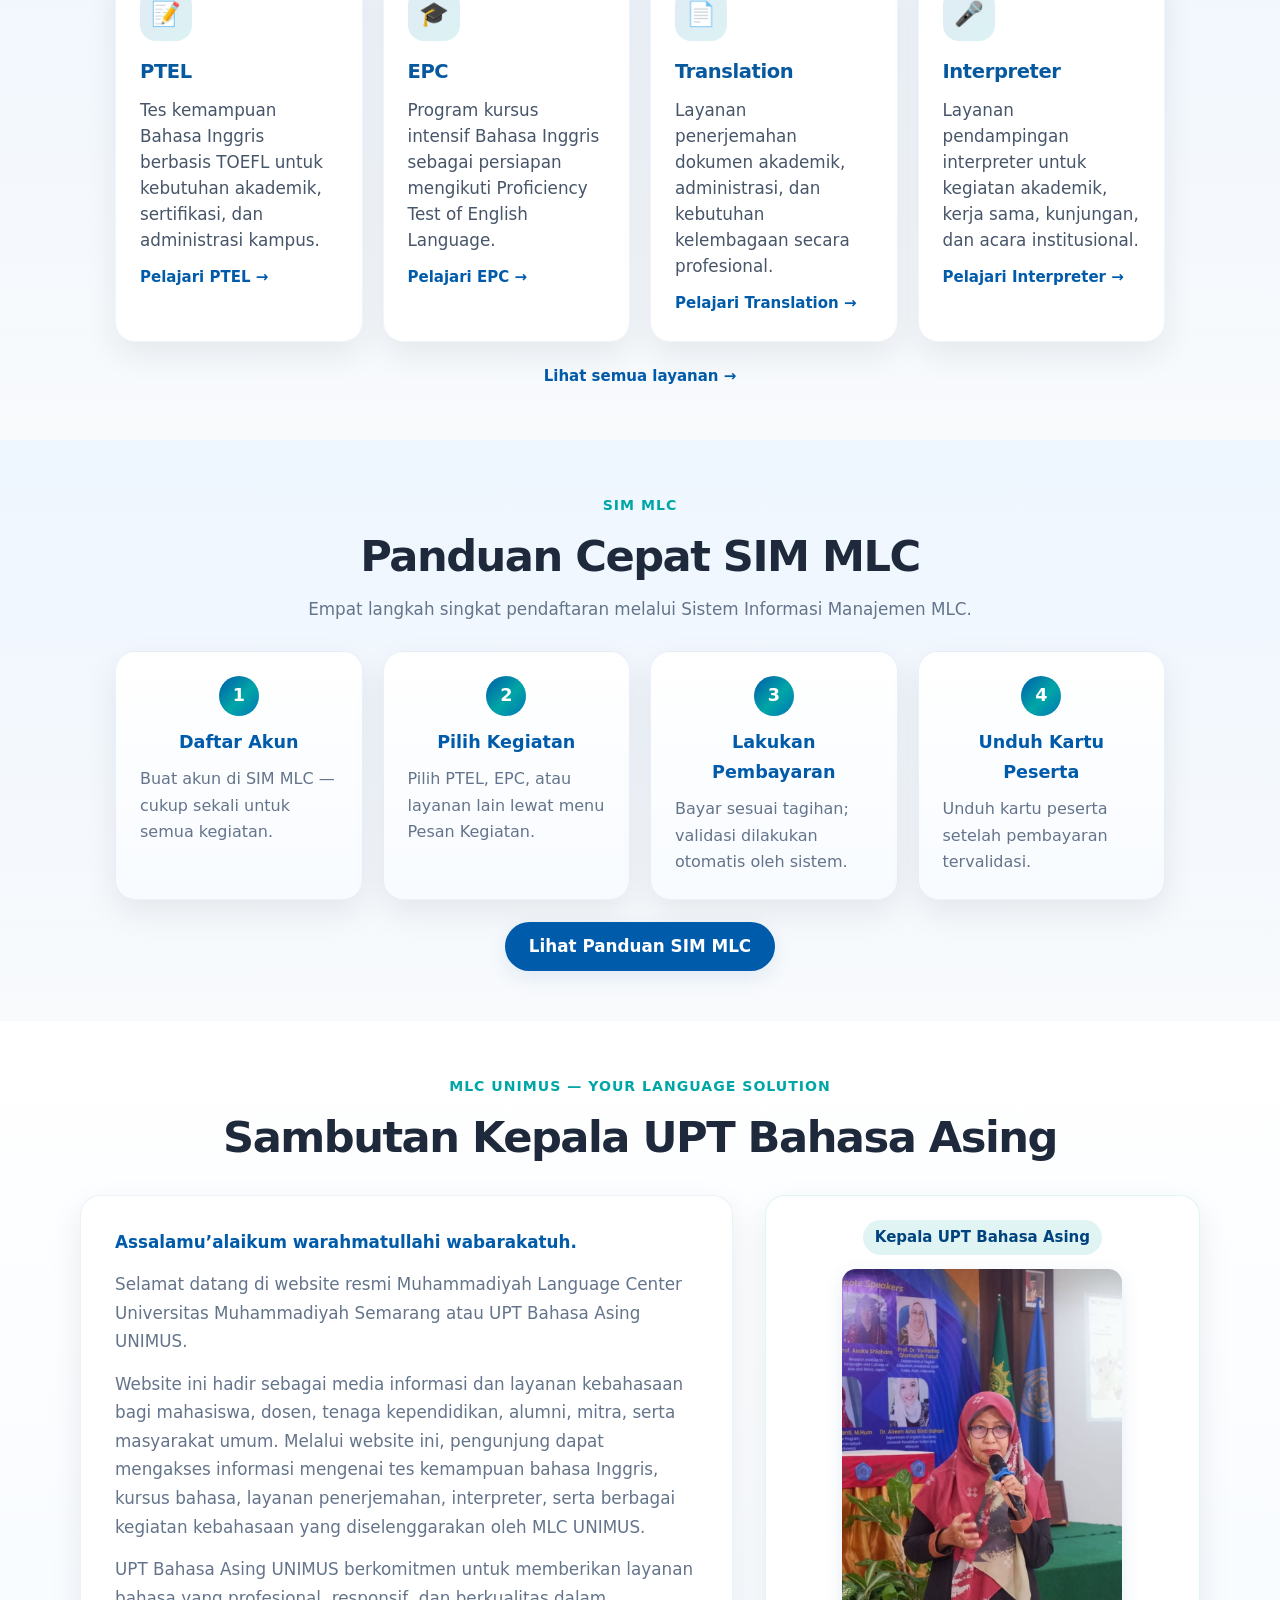
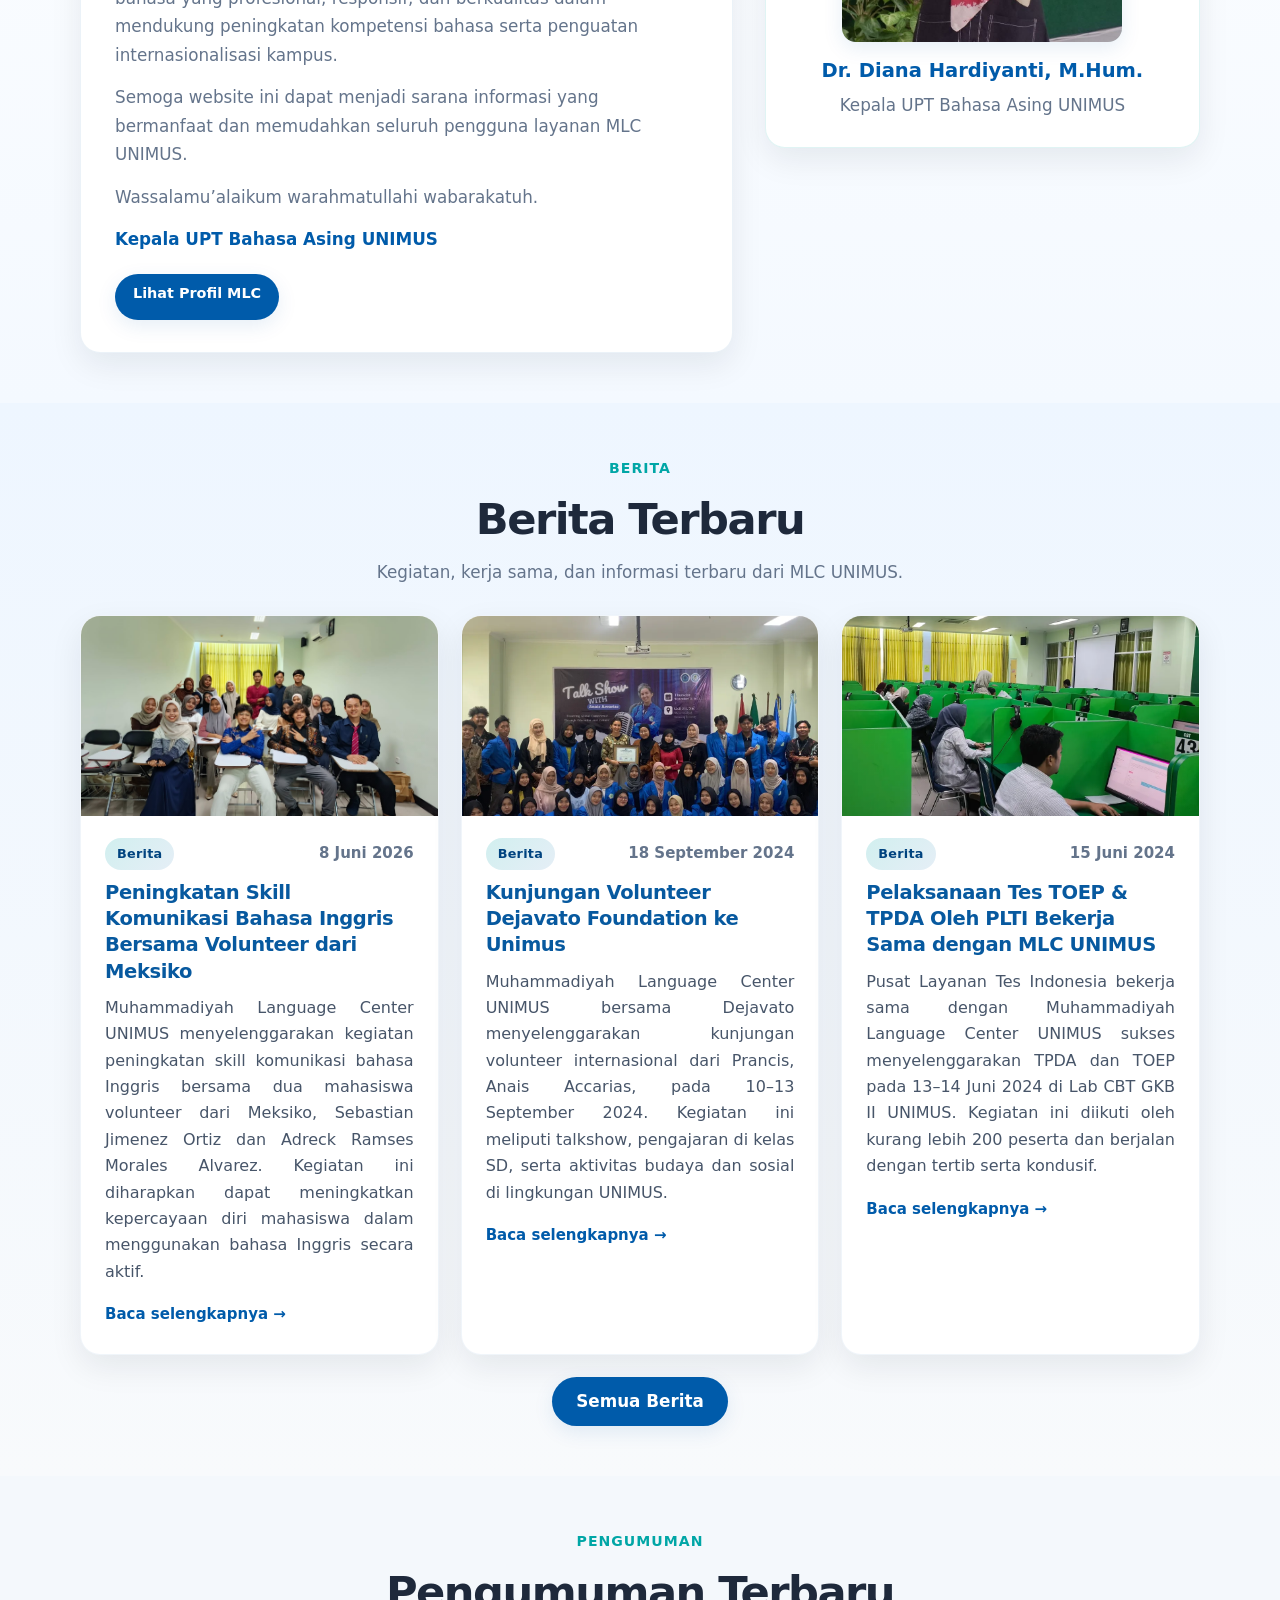
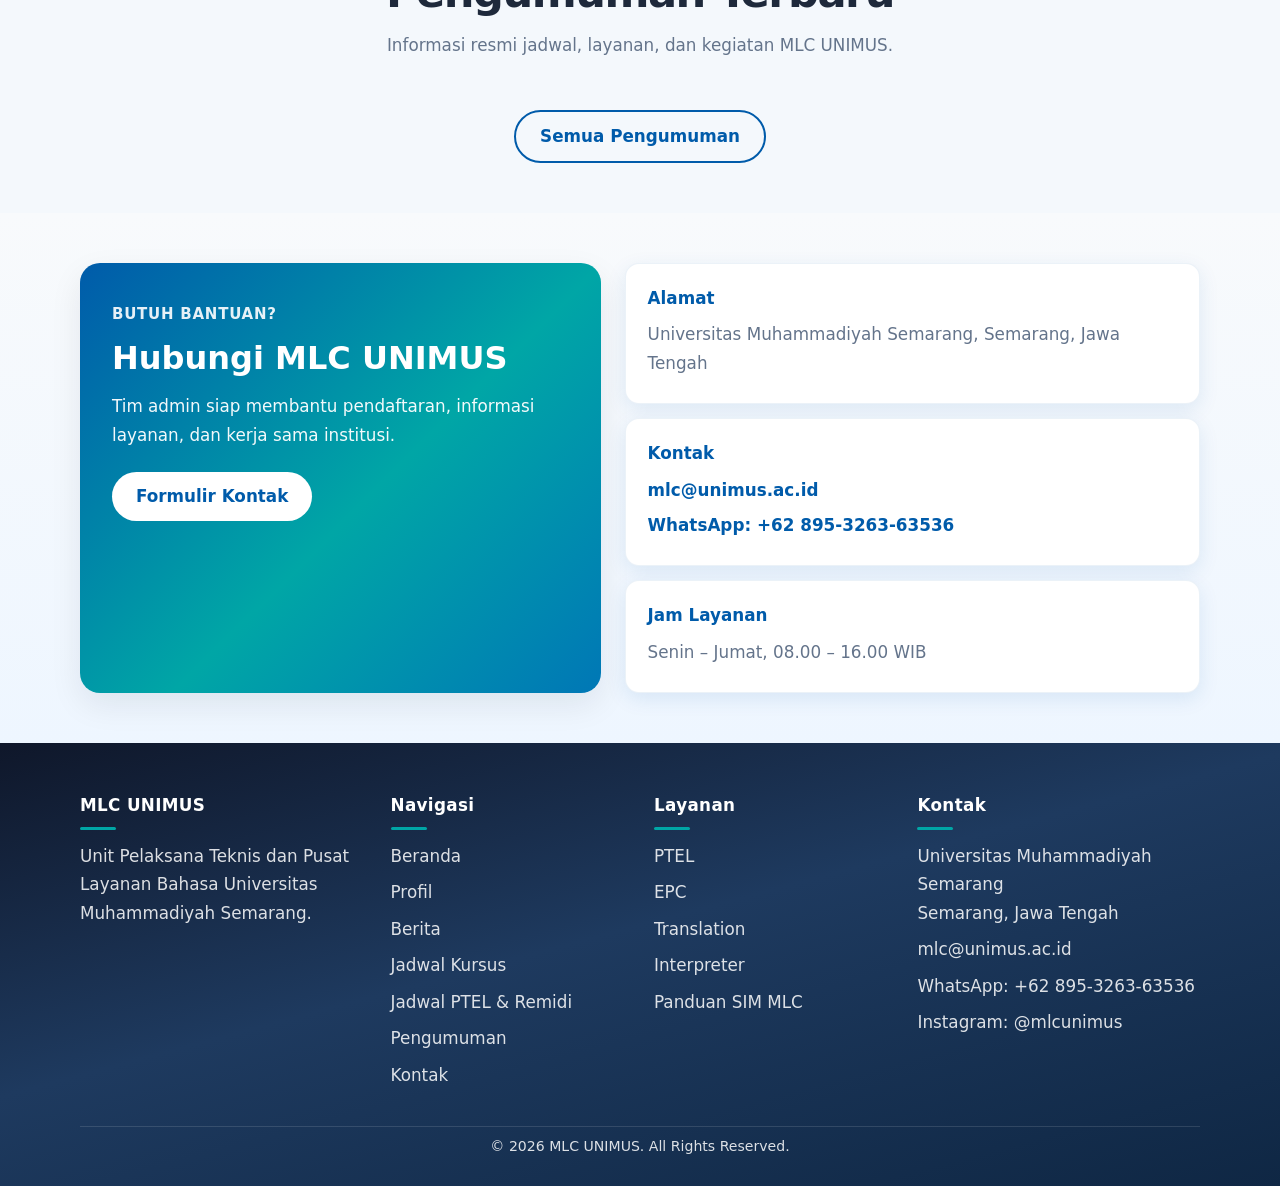
==== commit 2b3f745a: "Update index.html hubungi admin mlc" ====
--- a/index.html
+++ b/index.html
@@ -26,9 +26,9 @@
           untuk sivitas akademika UNIMUS dan mitra institusi.
         </p>
         <div class="button-group hero-actions">
-          <a href="http://sim.mlc.unimus.ac.id/login" class="btn btn-primary" target="_blank" rel="noopener">Daftar PTEL</a>
+          <a href="http://sim.mlc.unimus.ac.id" class="btn btn-primary" target="_blank" rel="noopener">Daftar PTEL</a>
           <a href="jadwal-ptel-remidi.html" class="btn btn-outline">Lihat Jadwal PTEL &amp; Remidi</a>
-          <a href="kontak.html" class="btn btn-outline">Hubungi Admin</a>
+          <a href="kontak.html" class="btn btn-outline">Hubungi Admin MLC</a>
         </div>
       </div>
     </section>
@@ -42,7 +42,7 @@
         </div>
 
         <div class="quick-access-grid">
-          <a href="http://sim.mlc.unimus.ac.id/login" class="quick-card" target="_blank" rel="noopener">
+          <a href="http://sim.mlc.unimus.ac.id" class="quick-card" target="_blank" rel="noopener">
             <span class="quick-icon" aria-hidden="true">📝</span>
             <h3>Daftar PTEL</h3>
             <p>Pendaftaran tes Proficiency Test of English Language via SIM MLC.</p>
